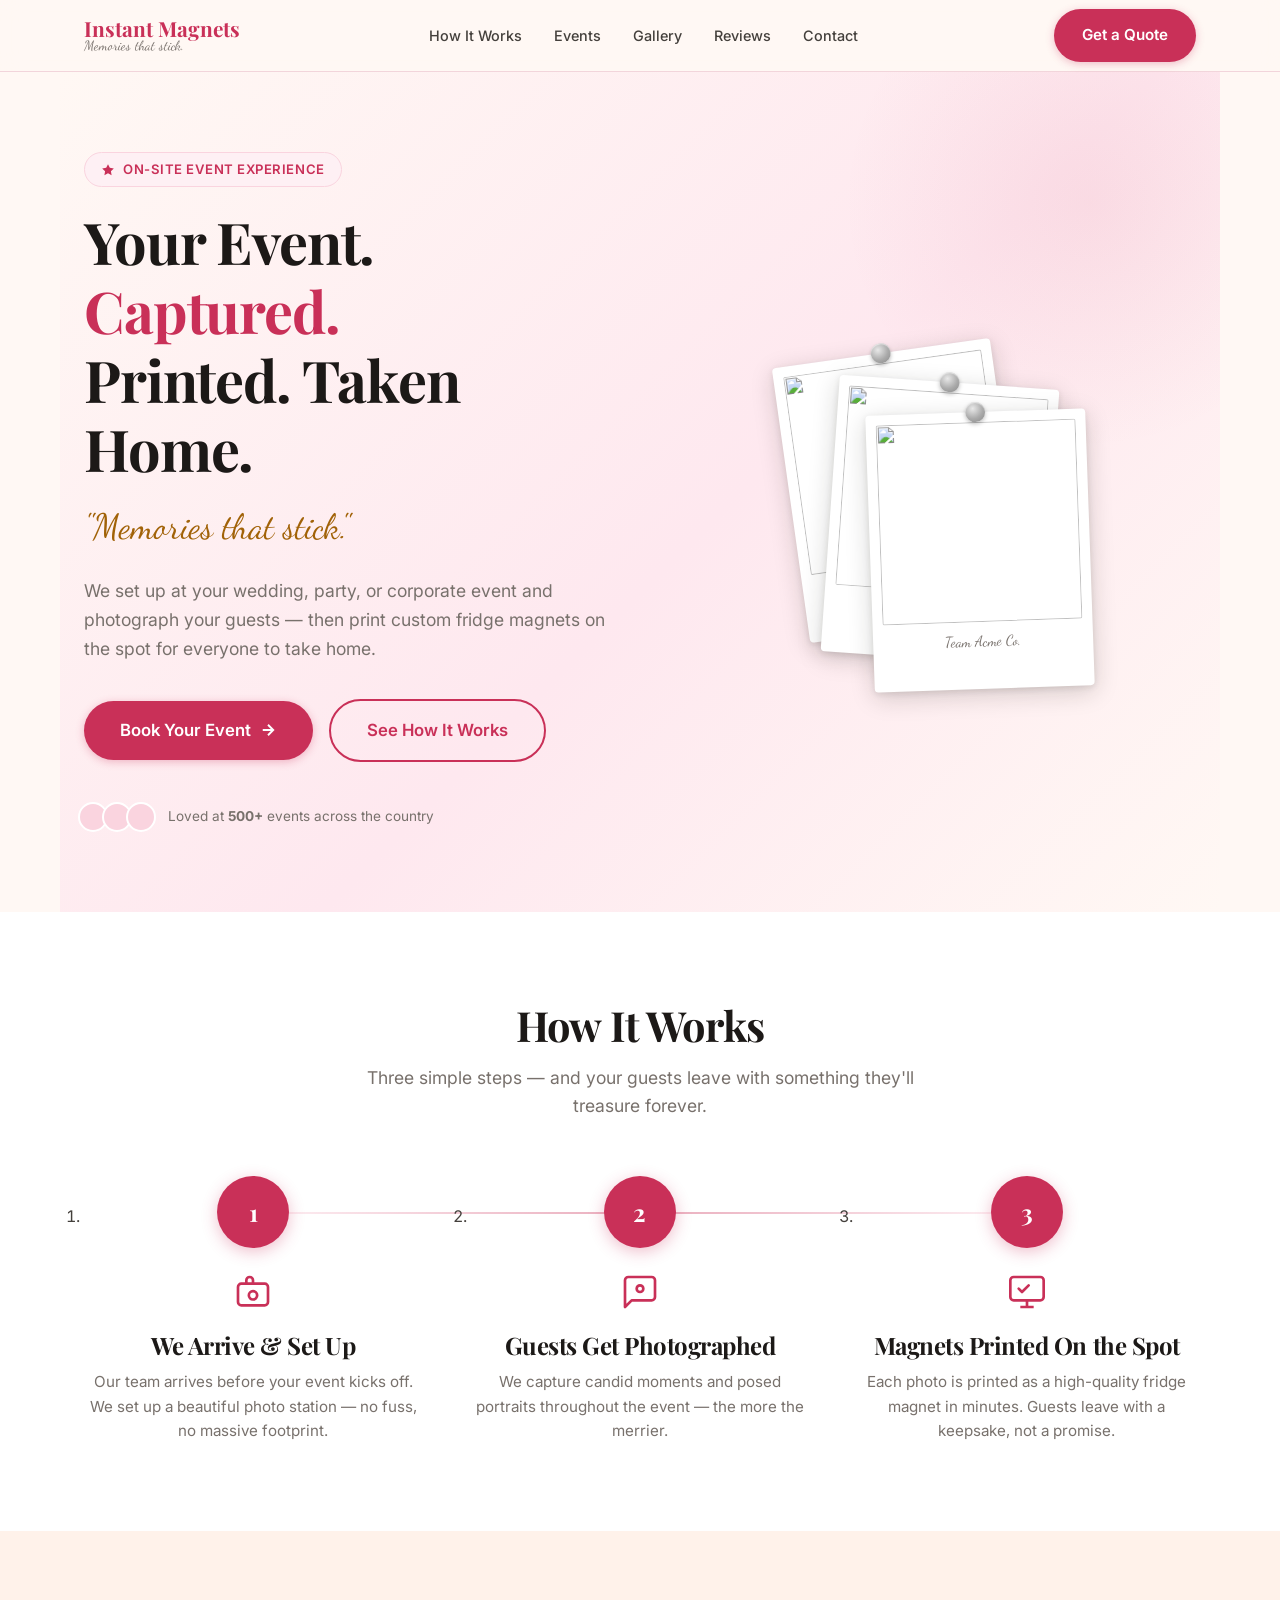
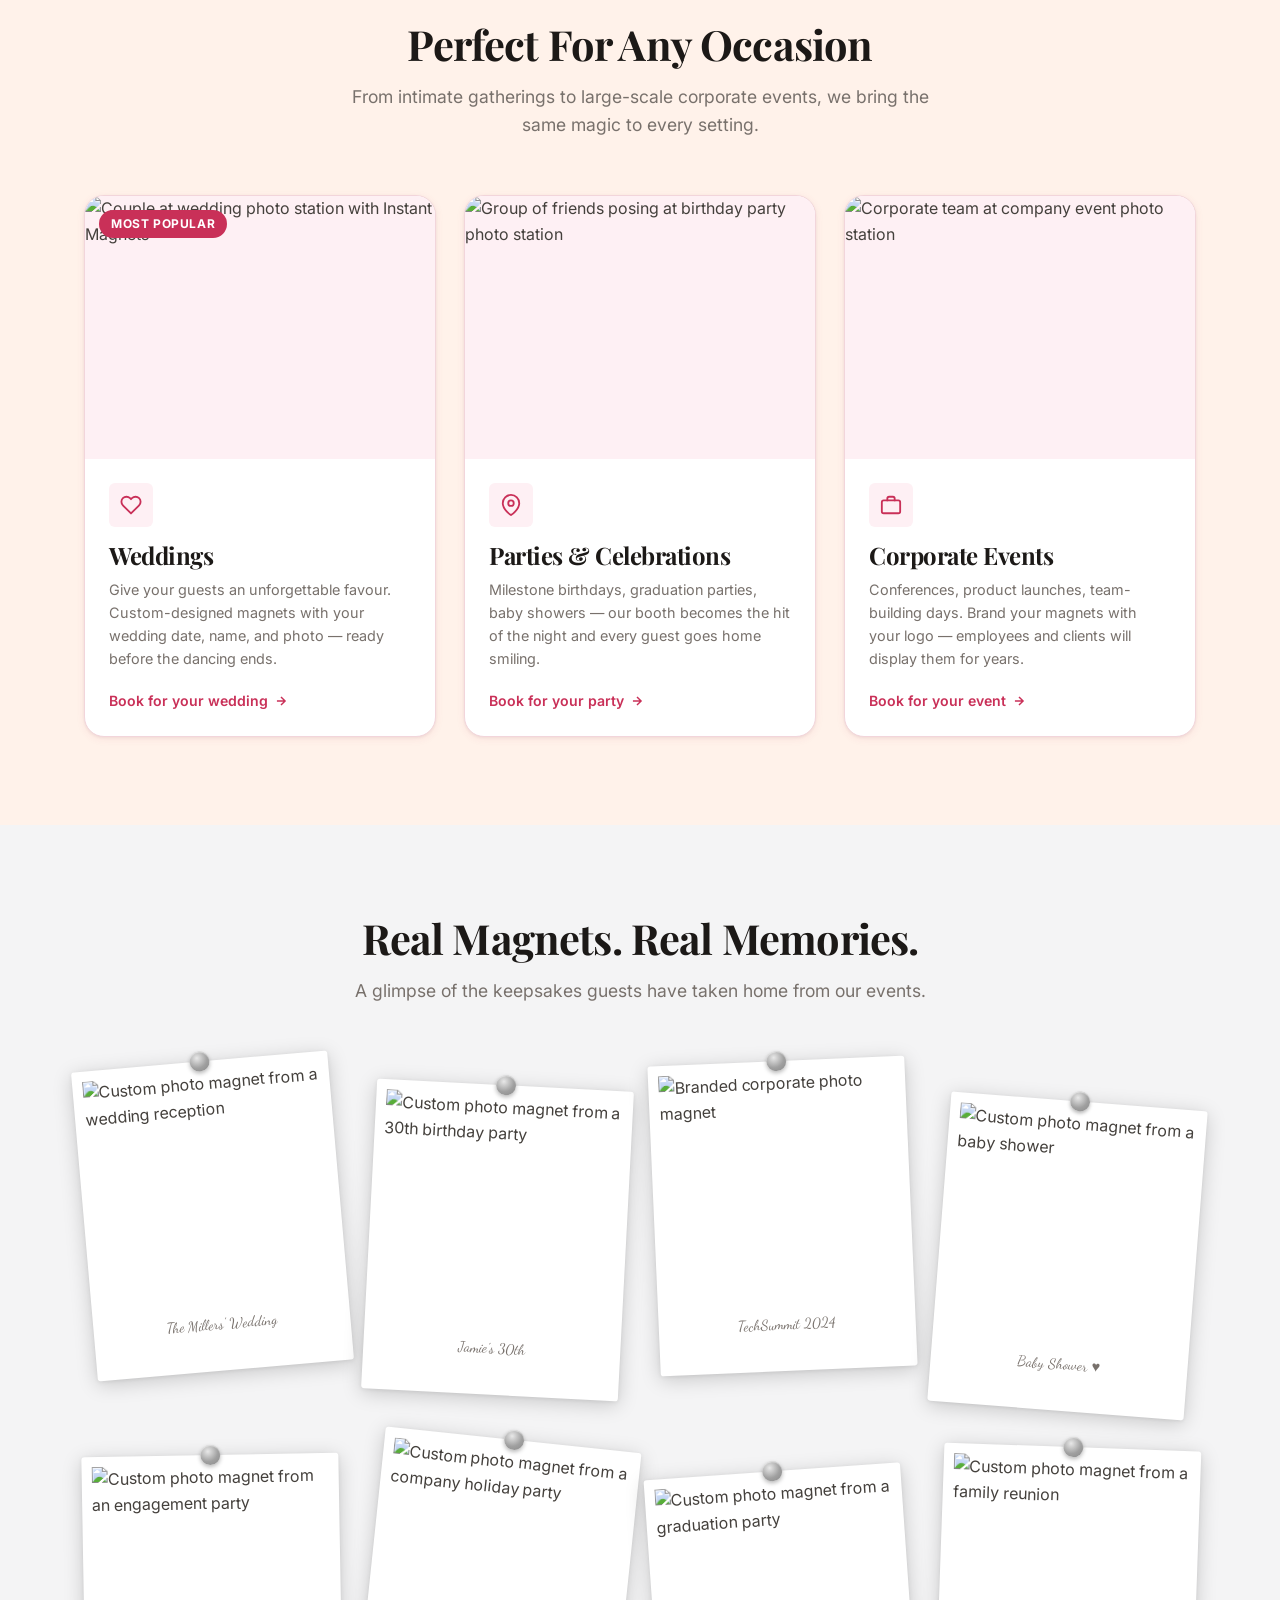
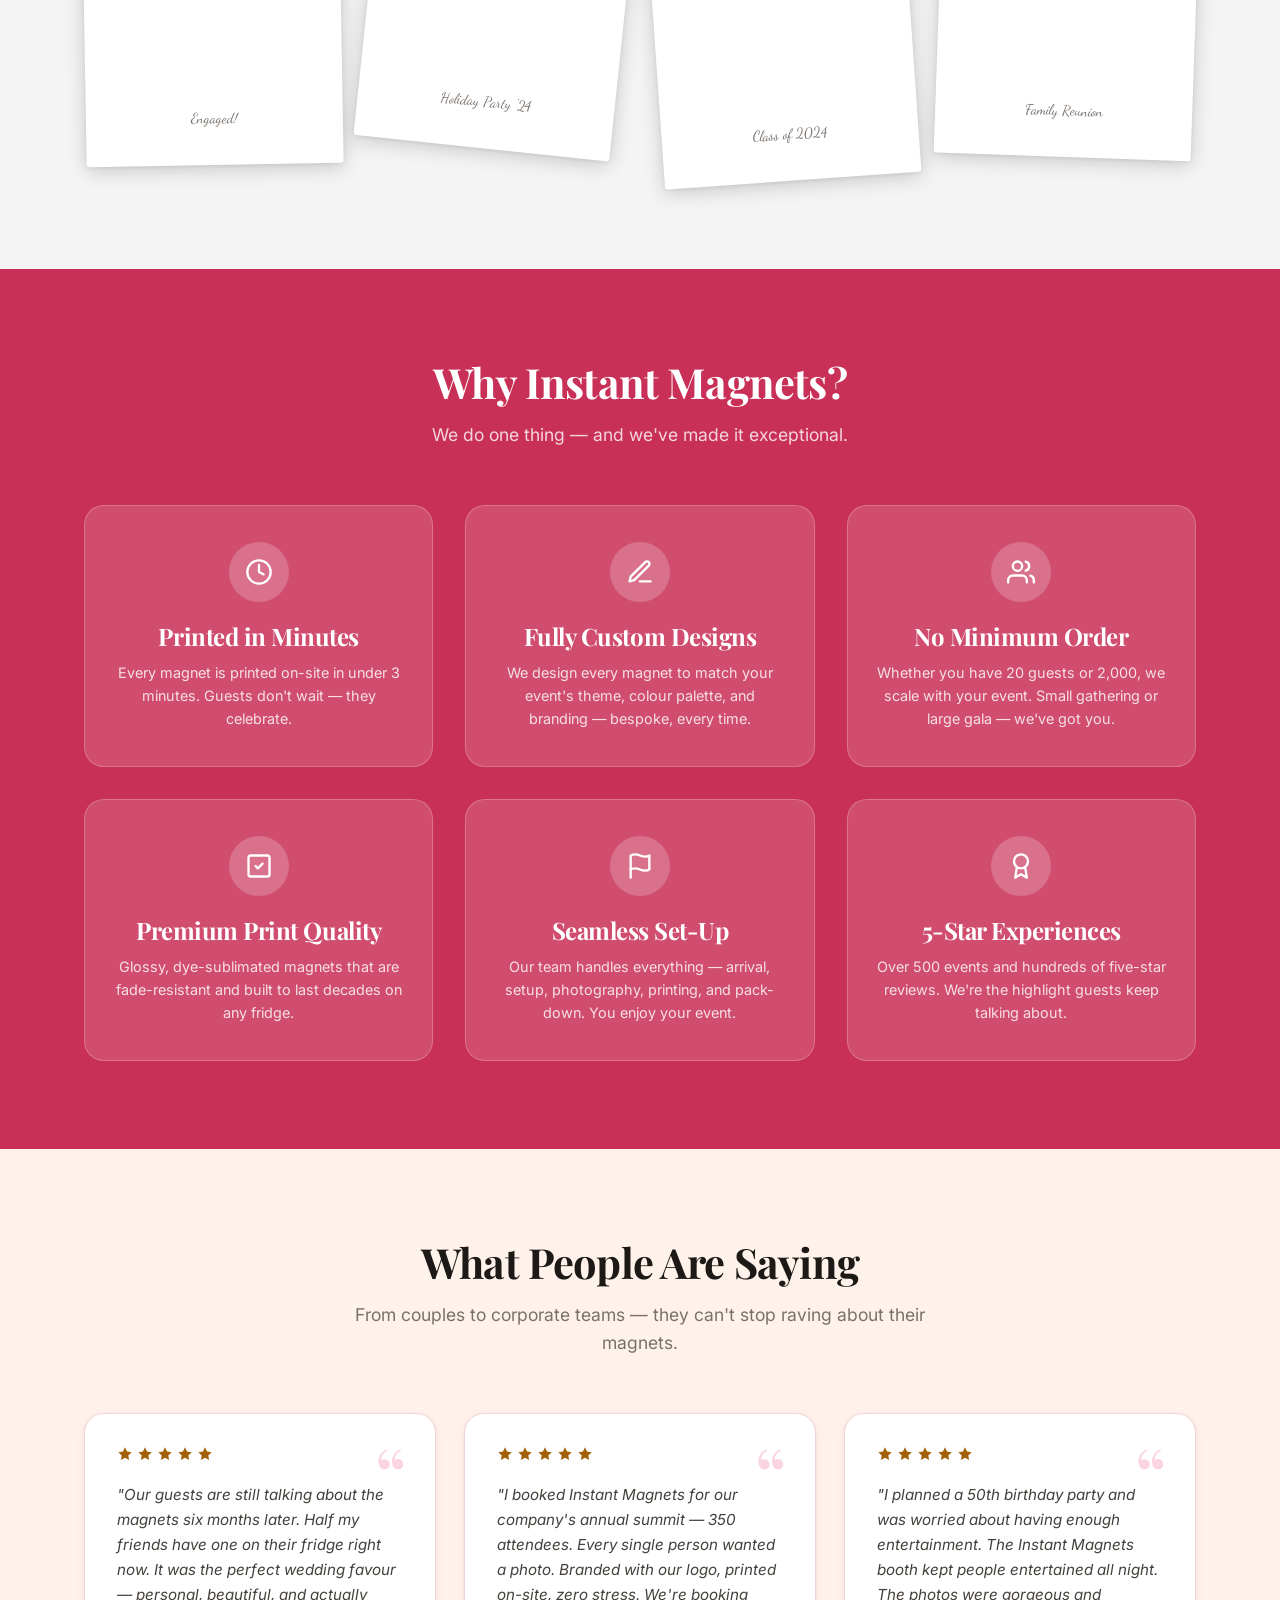
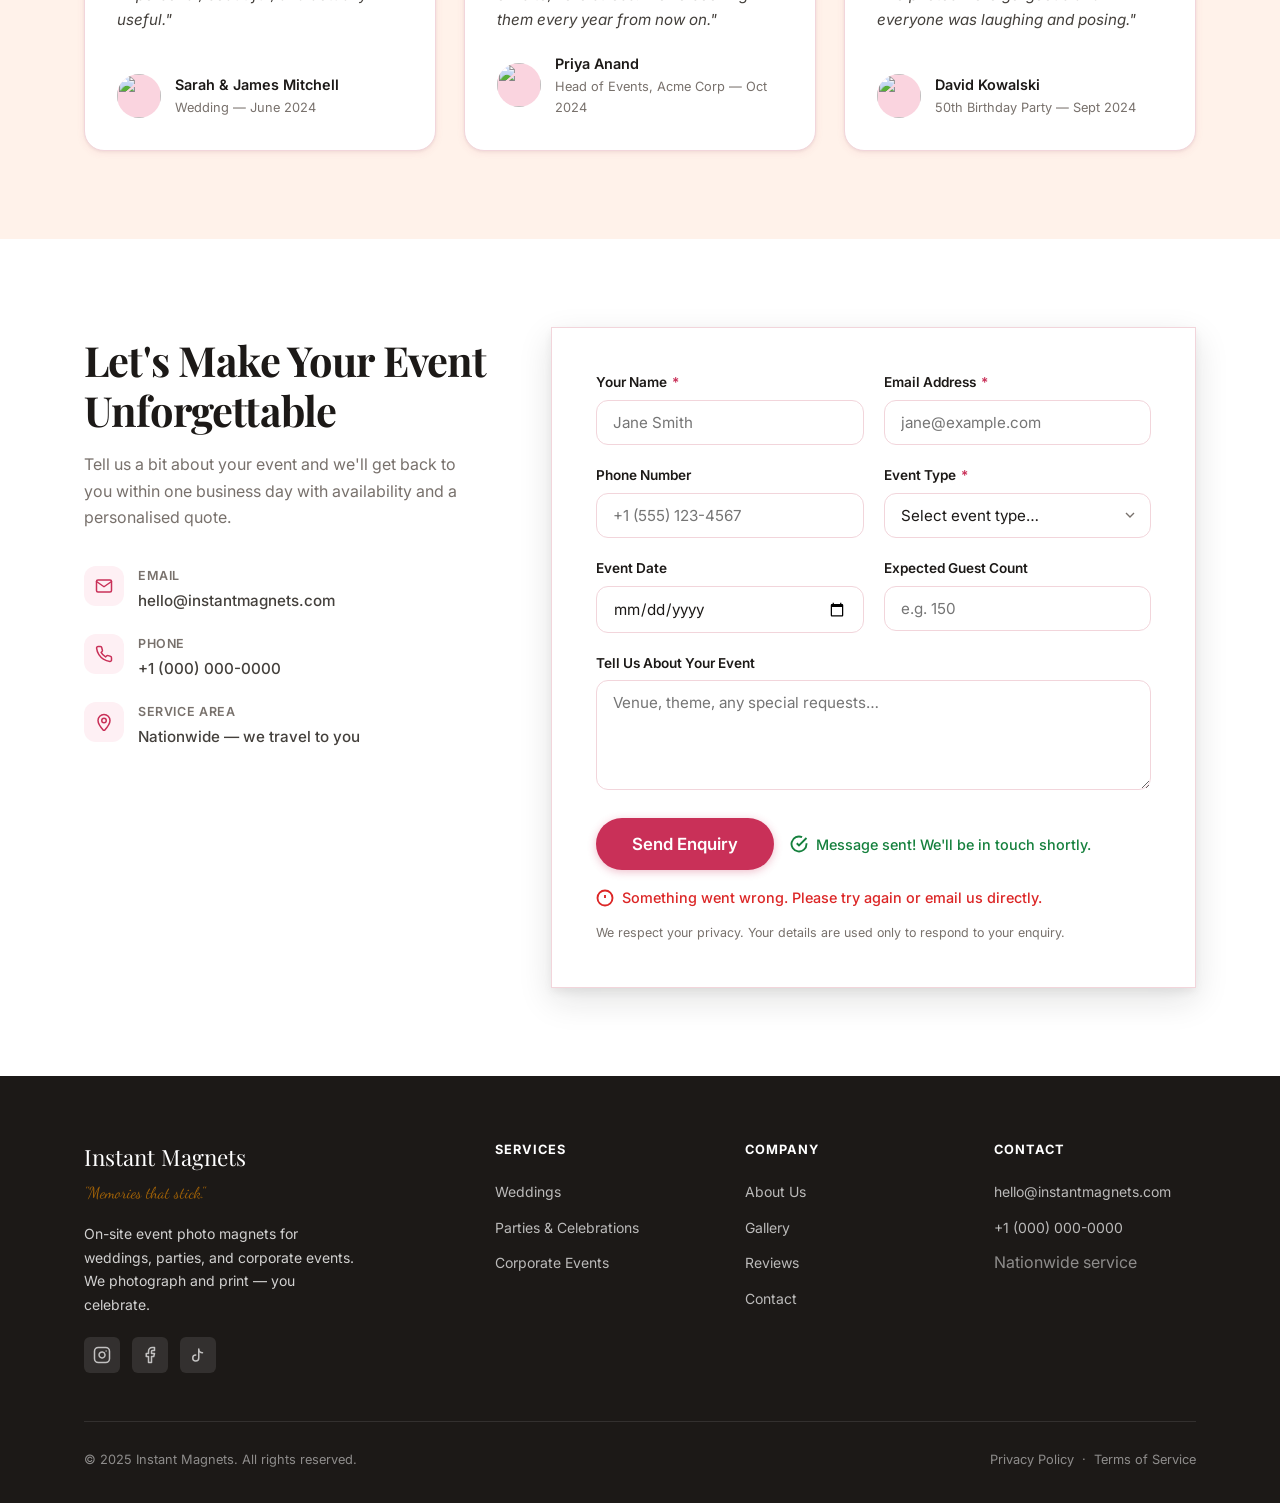
==== instant-magnets/index.html @ 3c52ebac "Add Instant Magnets marketing website Single-page HTML/CSS/JS site with no build step required. Sect" ====
<!DOCTYPE html>
<html lang="en">
<head>
  <meta charset="UTF-8">
  <meta name="viewport" content="width=device-width, initial-scale=1.0">
  <meta name="description" content="Instant Magnets — On-site event photo magnets for weddings, parties, and corporate events. We photograph your guests and print custom fridge magnets on the spot.">
  <!-- TODO: Update og:image with a real branded image (1200×630px recommended) -->
  <meta property="og:title" content="Instant Magnets — Memories That Stick">
  <meta property="og:description" content="On-site photo magnets printed live at your event. Weddings, parties, corporate events.">
  <meta property="og:type" content="website">
  <title>Instant Magnets — Memories That Stick</title>
  <link rel="preconnect" href="https://fonts.googleapis.com">
  <link rel="preconnect" href="https://fonts.gstatic.com" crossorigin>
  <link href="https://fonts.googleapis.com/css2?family=Dancing+Script:wght@500;700&family=Inter:wght@400;500;600;700&family=Playfair+Display:ital,wght@0,700;0,800;1,700&display=swap" rel="stylesheet">
  <link rel="stylesheet" href="styles.css">
  <!-- TODO: Add favicon: <link rel="icon" href="favicon.ico"> -->
</head>
<body>

  <a href="#main-content" class="skip-link">Skip to main content</a>

  <!-- ═══════════════════════════════════ NAV ═══════════════════ -->
  <header>
    <nav class="nav" role="navigation" aria-label="Main navigation">
      <div class="nav__inner">
        <a href="#" class="nav__logo" aria-label="Instant Magnets home">
          <!-- TODO: Replace with actual logo image once available -->
          <span class="nav__logo-name">Instant Magnets</span>
          <span class="nav__logo-tag">Memories that stick.</span>
        </a>

        <ul class="nav__links" role="list">
          <li><a href="#how-it-works">How It Works</a></li>
          <li><a href="#events">Events</a></li>
          <li><a href="#gallery">Gallery</a></li>
          <li><a href="#testimonials">Reviews</a></li>
          <li><a href="#contact">Contact</a></li>
        </ul>

        <a href="#contact" class="btn btn--primary nav__cta" aria-label="Get a quote for your event">
          Get a Quote
        </a>

        <button class="nav__burger" aria-label="Toggle navigation menu" aria-expanded="false" aria-controls="mobile-nav">
          <span></span>
          <span></span>
          <span></span>
        </button>
      </div>

      <div id="mobile-nav" class="nav__mobile" role="menu" aria-label="Mobile navigation">
        <a href="#how-it-works" role="menuitem">How It Works</a>
        <a href="#events"       role="menuitem">Events</a>
        <a href="#gallery"      role="menuitem">Gallery</a>
        <a href="#testimonials" role="menuitem">Reviews</a>
        <a href="#contact"      role="menuitem">Contact</a>
        <a href="#contact" class="btn btn--primary" style="margin-top:8px;justify-content:center">Get a Quote</a>
      </div>
    </nav>
  </header>

  <main id="main-content">

    <!-- ══════════════════════════════════ HERO ════════════════════ -->
    <section class="hero container" aria-labelledby="hero-heading">
      <div class="hero__content">
        <div class="hero__eyebrow" aria-label="Service type">
          <svg width="14" height="14" viewBox="0 0 24 24" fill="currentColor" aria-hidden="true"><path d="M12 2l3.09 6.26L22 9.27l-5 4.87 1.18 6.88L12 17.77l-6.18 3.25L7 14.14 2 9.27l6.91-1.01L12 2z"/></svg>
          On-Site Event Experience
        </div>

        <h1 class="hero__title" id="hero-heading">
          Your Event. <em>Captured.</em><br>
          Printed. Taken Home.
        </h1>

        <span class="hero__tagline" aria-label="Tagline">"Memories that stick."</span>

        <p class="hero__sub">
          We set up at your wedding, party, or corporate event and photograph
          your guests — then print custom fridge magnets on the spot for everyone to take home.
        </p>

        <div class="hero__actions">
          <a href="#contact" class="btn btn--primary btn--lg">
            Book Your Event
            <svg width="18" height="18" viewBox="0 0 24 24" fill="none" stroke="currentColor" stroke-width="2.5" aria-hidden="true"><path d="M5 12h14M12 5l7 7-7 7"/></svg>
          </a>
          <a href="#how-it-works" class="btn btn--outline btn--lg">See How It Works</a>
        </div>

        <div class="hero__trust" aria-label="Social proof">
          <div class="hero__trust-dots" aria-hidden="true">
            <span class="hero__trust-dot"></span>
            <span class="hero__trust-dot"></span>
            <span class="hero__trust-dot"></span>
          </div>
          <!-- TODO: Replace with real event count -->
          <span>Loved at <strong>500+</strong> events across the country</span>
        </div>
      </div>

      <div class="hero__visual" aria-hidden="true">
        <div class="magnet-stack">
          <!-- TODO: Replace all three hero magnet images with real product shots -->
          <figure class="magnet-float magnet-float--a">
            <img src="https://picsum.photos/200/200?random=10" alt="" width="200" height="200" loading="eager">
            <figcaption>The Garcias ♥</figcaption>
          </figure>
          <figure class="magnet-float magnet-float--b">
            <img src="https://picsum.photos/200/200?random=11" alt="" width="200" height="200" loading="eager">
            <figcaption>Summer Party '24</figcaption>
          </figure>
          <figure class="magnet-float magnet-float--c">
            <img src="https://picsum.photos/200/200?random=12" alt="" width="200" height="200" loading="eager">
            <figcaption>Team Acme Co.</figcaption>
          </figure>
        </div>
      </div>
    </section>

    <!-- ══════════════════════════════ HOW IT WORKS ══════════════════ -->
    <section id="how-it-works" class="section section--white" aria-labelledby="how-heading">
      <div class="container">
        <header class="section__header">
          <h2 id="how-heading">How It Works</h2>
          <p>Three simple steps — and your guests leave with something they'll treasure forever.</p>
        </header>

        <ol class="steps" role="list">
          <li class="step">
            <div class="step__number" aria-hidden="true">1</div>
            <svg class="step__icon" width="40" height="40" viewBox="0 0 24 24" fill="none" stroke="currentColor" stroke-width="1.6" aria-hidden="true">
              <rect x="3" y="7" width="18" height="13" rx="2"/><path d="M8 7V5a2 2 0 014 0v2"/><circle cx="12" cy="14" r="2.5"/>
            </svg>
            <h3>We Arrive &amp; Set Up</h3>
            <p>Our team arrives before your event kicks off. We set up a beautiful photo station — no fuss, no massive footprint.</p>
          </li>

          <li class="step">
            <div class="step__number" aria-hidden="true">2</div>
            <svg class="step__icon" width="40" height="40" viewBox="0 0 24 24" fill="none" stroke="currentColor" stroke-width="1.6" aria-hidden="true">
              <path d="M21 15a2 2 0 01-2 2H7l-4 4V5a2 2 0 012-2h14a2 2 0 012 2z" stroke-linecap="round" stroke-linejoin="round"/>
              <circle cx="12" cy="10" r="2"/>
            </svg>
            <h3>Guests Get Photographed</h3>
            <p>We capture candid moments and posed portraits throughout the event — the more the merrier.</p>
          </li>

          <li class="step">
            <div class="step__number" aria-hidden="true">3</div>
            <svg class="step__icon" width="40" height="40" viewBox="0 0 24 24" fill="none" stroke="currentColor" stroke-width="1.6" aria-hidden="true">
              <rect x="2" y="3" width="20" height="14" rx="2"/><path d="M8 21h8M12 17v4"/>
              <path d="M7 10l2 2 4-4" stroke-linecap="round" stroke-linejoin="round"/>
            </svg>
            <h3>Magnets Printed On the Spot</h3>
            <p>Each photo is printed as a high-quality fridge magnet in minutes. Guests leave with a keepsake, not a promise.</p>
          </li>
        </ol>
      </div>
    </section>

    <!-- ════════════════════════════════ EVENTS ═════════════════════ -->
    <section id="events" class="section section--alt" aria-labelledby="events-heading">
      <div class="container">
        <header class="section__header">
          <h2 id="events-heading">Perfect For Any Occasion</h2>
          <p>From intimate gatherings to large-scale corporate events, we bring the same magic to every setting.</p>
        </header>

        <div class="events-grid">

          <!-- Weddings -->
          <article class="event-card">
            <div class="event-card__image">
              <!-- TODO: Replace with a real wedding event photo -->
              <img src="https://picsum.photos/600/450?random=20" alt="Couple at wedding photo station with Instant Magnets" width="600" height="450" loading="lazy">
              <span class="event-card__badge">Most Popular</span>
            </div>
            <div class="event-card__body">
              <div class="event-card__icon" aria-hidden="true">
                <svg width="22" height="22" viewBox="0 0 24 24" fill="none" stroke="currentColor" stroke-width="2" stroke-linecap="round" stroke-linejoin="round">
                  <path d="M20.84 4.61a5.5 5.5 0 00-7.78 0L12 5.67l-1.06-1.06a5.5 5.5 0 00-7.78 7.78l1.06 1.06L12 21.23l7.78-7.78 1.06-1.06a5.5 5.5 0 000-7.78z"/>
                </svg>
              </div>
              <h3>Weddings</h3>
              <p>Give your guests an unforgettable favour. Custom-designed magnets with your wedding date, name, and photo — ready before the dancing ends.</p>
              <a href="#contact" class="event-card__link" aria-label="Book Instant Magnets for your wedding">
                Book for your wedding
                <svg width="14" height="14" viewBox="0 0 24 24" fill="none" stroke="currentColor" stroke-width="2.5" aria-hidden="true"><path d="M5 12h14M12 5l7 7-7 7"/></svg>
              </a>
            </div>
          </article>

          <!-- Parties -->
          <article class="event-card">
            <div class="event-card__image">
              <!-- TODO: Replace with a real party event photo -->
              <img src="https://picsum.photos/600/450?random=21" alt="Group of friends posing at birthday party photo station" width="600" height="450" loading="lazy">
            </div>
            <div class="event-card__body">
              <div class="event-card__icon" aria-hidden="true">
                <svg width="22" height="22" viewBox="0 0 24 24" fill="none" stroke="currentColor" stroke-width="2" stroke-linecap="round" stroke-linejoin="round">
                  <path d="M21 10c0 7-9 13-9 13s-9-6-9-13a9 9 0 0118 0z"/>
                  <circle cx="12" cy="10" r="3"/>
                </svg>
              </div>
              <h3>Parties &amp; Celebrations</h3>
              <p>Milestone birthdays, graduation parties, baby showers — our booth becomes the hit of the night and every guest goes home smiling.</p>
              <a href="#contact" class="event-card__link" aria-label="Book Instant Magnets for your party">
                Book for your party
                <svg width="14" height="14" viewBox="0 0 24 24" fill="none" stroke="currentColor" stroke-width="2.5" aria-hidden="true"><path d="M5 12h14M12 5l7 7-7 7"/></svg>
              </a>
            </div>
          </article>

          <!-- Corporate -->
          <article class="event-card">
            <div class="event-card__image">
              <!-- TODO: Replace with a real corporate event photo -->
              <img src="https://picsum.photos/600/450?random=22" alt="Corporate team at company event photo station" width="600" height="450" loading="lazy">
            </div>
            <div class="event-card__body">
              <div class="event-card__icon" aria-hidden="true">
                <svg width="22" height="22" viewBox="0 0 24 24" fill="none" stroke="currentColor" stroke-width="2" stroke-linecap="round" stroke-linejoin="round">
                  <rect x="2" y="7" width="20" height="14" rx="2"/>
                  <path d="M16 7V5a2 2 0 00-2-2h-4a2 2 0 00-2 2v2"/>
                </svg>
              </div>
              <h3>Corporate Events</h3>
              <p>Conferences, product launches, team-building days. Brand your magnets with your logo — employees and clients will display them for years.</p>
              <a href="#contact" class="event-card__link" aria-label="Book Instant Magnets for your corporate event">
                Book for your event
                <svg width="14" height="14" viewBox="0 0 24 24" fill="none" stroke="currentColor" stroke-width="2.5" aria-hidden="true"><path d="M5 12h14M12 5l7 7-7 7"/></svg>
              </a>
            </div>
          </article>

        </div>
      </div>
    </section>

    <!-- ════════════════════════════════ GALLERY ════════════════════ -->
    <section id="gallery" class="section gallery-section" aria-labelledby="gallery-heading">
      <div class="container">
        <header class="section__header">
          <h2 id="gallery-heading">Real Magnets. Real Memories.</h2>
          <p>A glimpse of the keepsakes guests have taken home from our events.</p>
        </header>

        <div class="gallery-grid" role="list" aria-label="Photo magnet gallery">
          <!-- TODO: Replace all gallery images with actual magnet photos from real events -->
          <figure class="magnet-card tilt-a" role="listitem">
            <img src="https://picsum.photos/280/280?random=30" alt="Custom photo magnet from a wedding reception" width="280" height="280" loading="lazy">
            <figcaption>The Millers' Wedding</figcaption>
          </figure>
          <figure class="magnet-card tilt-b" role="listitem" style="margin-top:24px">
            <img src="https://picsum.photos/280/280?random=31" alt="Custom photo magnet from a 30th birthday party" width="280" height="280" loading="lazy">
            <figcaption>Jamie's 30th</figcaption>
          </figure>
          <figure class="magnet-card tilt-c" role="listitem">
            <img src="https://picsum.photos/280/280?random=32" alt="Branded corporate photo magnet" width="280" height="280" loading="lazy">
            <figcaption>TechSummit 2024</figcaption>
          </figure>
          <figure class="magnet-card tilt-d" role="listitem" style="margin-top:40px">
            <img src="https://picsum.photos/280/280?random=33" alt="Custom photo magnet from a baby shower" width="280" height="280" loading="lazy">
            <figcaption>Baby Shower ♥</figcaption>
          </figure>
          <figure class="magnet-card tilt-e" role="listitem" style="margin-top:16px">
            <img src="https://picsum.photos/280/280?random=34" alt="Custom photo magnet from an engagement party" width="280" height="280" loading="lazy">
            <figcaption>Engaged!</figcaption>
          </figure>
          <figure class="magnet-card tilt-f" role="listitem">
            <img src="https://picsum.photos/280/280?random=35" alt="Custom photo magnet from a company holiday party" width="280" height="280" loading="lazy">
            <figcaption>Holiday Party '24</figcaption>
          </figure>
          <figure class="magnet-card tilt-g" role="listitem" style="margin-top:32px">
            <img src="https://picsum.photos/280/280?random=36" alt="Custom photo magnet from a graduation party" width="280" height="280" loading="lazy">
            <figcaption>Class of 2024</figcaption>
          </figure>
          <figure class="magnet-card tilt-h" role="listitem" style="margin-top:8px">
            <img src="https://picsum.photos/280/280?random=37" alt="Custom photo magnet from a family reunion" width="280" height="280" loading="lazy">
            <figcaption>Family Reunion</figcaption>
          </figure>
        </div>
      </div>
    </section>

    <!-- ══════════════════════════════ WHY US ═══════════════════════ -->
    <section class="section section--dark" aria-labelledby="whyus-heading">
      <div class="container">
        <header class="section__header">
          <h2 id="whyus-heading">Why Instant Magnets?</h2>
          <p>We do one thing — and we've made it exceptional.</p>
        </header>

        <div class="features-grid" role="list">
          <div class="feature-item" role="listitem">
            <div class="feature-item__icon" aria-hidden="true">
              <svg width="28" height="28" viewBox="0 0 24 24" fill="none" stroke="currentColor" stroke-width="2" stroke-linecap="round" stroke-linejoin="round">
                <circle cx="12" cy="12" r="10"/><path d="M12 6v6l4 2"/>
              </svg>
            </div>
            <h3>Printed in Minutes</h3>
            <!-- TODO: Update turnaround time with actual spec -->
            <p>Every magnet is printed on-site in under 3 minutes. Guests don't wait — they celebrate.</p>
          </div>

          <div class="feature-item" role="listitem">
            <div class="feature-item__icon" aria-hidden="true">
              <svg width="28" height="28" viewBox="0 0 24 24" fill="none" stroke="currentColor" stroke-width="2" stroke-linecap="round" stroke-linejoin="round">
                <path d="M12 20h9"/><path d="M16.5 3.5a2.121 2.121 0 013 3L7 19l-4 1 1-4L16.5 3.5z"/>
              </svg>
            </div>
            <h3>Fully Custom Designs</h3>
            <p>We design every magnet to match your event's theme, colour palette, and branding — bespoke, every time.</p>
          </div>

          <div class="feature-item" role="listitem">
            <div class="feature-item__icon" aria-hidden="true">
              <svg width="28" height="28" viewBox="0 0 24 24" fill="none" stroke="currentColor" stroke-width="2" stroke-linecap="round" stroke-linejoin="round">
                <path d="M17 21v-2a4 4 0 00-4-4H5a4 4 0 00-4 4v2"/><circle cx="9" cy="7" r="4"/><path d="M23 21v-2a4 4 0 00-3-3.87M16 3.13a4 4 0 010 7.75"/>
              </svg>
            </div>
            <h3>No Minimum Order</h3>
            <p>Whether you have 20 guests or 2,000, we scale with your event. Small gathering or large gala — we've got you.</p>
          </div>

          <div class="feature-item" role="listitem">
            <div class="feature-item__icon" aria-hidden="true">
              <svg width="28" height="28" viewBox="0 0 24 24" fill="none" stroke="currentColor" stroke-width="2" stroke-linecap="round" stroke-linejoin="round">
                <path d="M9 12l2 2 4-4"/><rect x="3" y="3" width="18" height="18" rx="2"/>
              </svg>
            </div>
            <h3>Premium Print Quality</h3>
            <!-- TODO: Update with actual magnet specs/materials used -->
            <p>Glossy, dye-sublimated magnets that are fade-resistant and built to last decades on any fridge.</p>
          </div>

          <div class="feature-item" role="listitem">
            <div class="feature-item__icon" aria-hidden="true">
              <svg width="28" height="28" viewBox="0 0 24 24" fill="none" stroke="currentColor" stroke-width="2" stroke-linecap="round" stroke-linejoin="round">
                <path d="M4 15s1-1 4-1 5 2 8 2 4-1 4-1V3s-1 1-4 1-5-2-8-2-4 1-4 1z"/><line x1="4" y1="22" x2="4" y2="15"/>
              </svg>
            </div>
            <h3>Seamless Set-Up</h3>
            <p>Our team handles everything — arrival, setup, photography, printing, and pack-down. You enjoy your event.</p>
          </div>

          <div class="feature-item" role="listitem">
            <div class="feature-item__icon" aria-hidden="true">
              <svg width="28" height="28" viewBox="0 0 24 24" fill="none" stroke="currentColor" stroke-width="2" stroke-linecap="round" stroke-linejoin="round">
                <circle cx="12" cy="8" r="6"/><path d="M15.477 12.89L17 22l-5-3-5 3 1.523-9.11"/>
              </svg>
            </div>
            <h3>5-Star Experiences</h3>
            <!-- TODO: Update with real review count and rating source -->
            <p>Over 500 events and hundreds of five-star reviews. We're the highlight guests keep talking about.</p>
          </div>
        </div>
      </div>
    </section>

    <!-- ══════════════════════════════ TESTIMONIALS ═══════════════════ -->
    <section id="testimonials" class="section section--alt" aria-labelledby="testimonials-heading">
      <div class="container">
        <header class="section__header">
          <h2 id="testimonials-heading">What People Are Saying</h2>
          <p>From couples to corporate teams — they can't stop raving about their magnets.</p>
        </header>

        <div class="testimonials-grid">

          <!-- TODO: Replace with real testimonials and reviewer photos -->
          <article class="testimonial-card">
            <div class="testimonial-stars" aria-label="5 out of 5 stars">
              <svg width="16" height="16" viewBox="0 0 24 24" fill="currentColor" aria-hidden="true"><path d="M12 2l3.09 6.26L22 9.27l-5 4.87 1.18 6.88L12 17.77l-6.18 3.25L7 14.14 2 9.27l6.91-1.01L12 2z"/></svg>
              <svg width="16" height="16" viewBox="0 0 24 24" fill="currentColor" aria-hidden="true"><path d="M12 2l3.09 6.26L22 9.27l-5 4.87 1.18 6.88L12 17.77l-6.18 3.25L7 14.14 2 9.27l6.91-1.01L12 2z"/></svg>
              <svg width="16" height="16" viewBox="0 0 24 24" fill="currentColor" aria-hidden="true"><path d="M12 2l3.09 6.26L22 9.27l-5 4.87 1.18 6.88L12 17.77l-6.18 3.25L7 14.14 2 9.27l6.91-1.01L12 2z"/></svg>
              <svg width="16" height="16" viewBox="0 0 24 24" fill="currentColor" aria-hidden="true"><path d="M12 2l3.09 6.26L22 9.27l-5 4.87 1.18 6.88L12 17.77l-6.18 3.25L7 14.14 2 9.27l6.91-1.01L12 2z"/></svg>
              <svg width="16" height="16" viewBox="0 0 24 24" fill="currentColor" aria-hidden="true"><path d="M12 2l3.09 6.26L22 9.27l-5 4.87 1.18 6.88L12 17.77l-6.18 3.25L7 14.14 2 9.27l6.91-1.01L12 2z"/></svg>
            </div>
            <blockquote>
              "Our guests are still talking about the magnets six months later. Half my friends have one on their fridge right now.
              It was the perfect wedding favour — personal, beautiful, and actually useful."
            </blockquote>
            <div class="testimonial-author">
              <div class="testimonial-author__avatar">
                <!-- TODO: Replace with real reviewer photo -->
                <img src="https://picsum.photos/44/44?random=50" alt="" width="44" height="44" loading="lazy">
              </div>
              <div>
                <!-- TODO: Replace with real name and event -->
                <div class="testimonial-author__name">Sarah &amp; James Mitchell</div>
                <div class="testimonial-author__event">Wedding — June 2024</div>
              </div>
            </div>
          </article>

          <article class="testimonial-card">
            <div class="testimonial-stars" aria-label="5 out of 5 stars">
              <svg width="16" height="16" viewBox="0 0 24 24" fill="currentColor" aria-hidden="true"><path d="M12 2l3.09 6.26L22 9.27l-5 4.87 1.18 6.88L12 17.77l-6.18 3.25L7 14.14 2 9.27l6.91-1.01L12 2z"/></svg>
              <svg width="16" height="16" viewBox="0 0 24 24" fill="currentColor" aria-hidden="true"><path d="M12 2l3.09 6.26L22 9.27l-5 4.87 1.18 6.88L12 17.77l-6.18 3.25L7 14.14 2 9.27l6.91-1.01L12 2z"/></svg>
              <svg width="16" height="16" viewBox="0 0 24 24" fill="currentColor" aria-hidden="true"><path d="M12 2l3.09 6.26L22 9.27l-5 4.87 1.18 6.88L12 17.77l-6.18 3.25L7 14.14 2 9.27l6.91-1.01L12 2z"/></svg>
              <svg width="16" height="16" viewBox="0 0 24 24" fill="currentColor" aria-hidden="true"><path d="M12 2l3.09 6.26L22 9.27l-5 4.87 1.18 6.88L12 17.77l-6.18 3.25L7 14.14 2 9.27l6.91-1.01L12 2z"/></svg>
              <svg width="16" height="16" viewBox="0 0 24 24" fill="currentColor" aria-hidden="true"><path d="M12 2l3.09 6.26L22 9.27l-5 4.87 1.18 6.88L12 17.77l-6.18 3.25L7 14.14 2 9.27l6.91-1.01L12 2z"/></svg>
            </div>
            <blockquote>
              "I booked Instant Magnets for our company's annual summit — 350 attendees. Every single person wanted a photo.
              Branded with our logo, printed on-site, zero stress. We're booking them every year from now on."
            </blockquote>
            <div class="testimonial-author">
              <div class="testimonial-author__avatar">
                <!-- TODO: Replace with real reviewer photo -->
                <img src="https://picsum.photos/44/44?random=51" alt="" width="44" height="44" loading="lazy">
              </div>
              <div>
                <!-- TODO: Replace with real name and event -->
                <div class="testimonial-author__name">Priya Anand</div>
                <div class="testimonial-author__event">Head of Events, Acme Corp — Oct 2024</div>
              </div>
            </div>
          </article>

          <article class="testimonial-card">
            <div class="testimonial-stars" aria-label="5 out of 5 stars">
              <svg width="16" height="16" viewBox="0 0 24 24" fill="currentColor" aria-hidden="true"><path d="M12 2l3.09 6.26L22 9.27l-5 4.87 1.18 6.88L12 17.77l-6.18 3.25L7 14.14 2 9.27l6.91-1.01L12 2z"/></svg>
              <svg width="16" height="16" viewBox="0 0 24 24" fill="currentColor" aria-hidden="true"><path d="M12 2l3.09 6.26L22 9.27l-5 4.87 1.18 6.88L12 17.77l-6.18 3.25L7 14.14 2 9.27l6.91-1.01L12 2z"/></svg>
              <svg width="16" height="16" viewBox="0 0 24 24" fill="currentColor" aria-hidden="true"><path d="M12 2l3.09 6.26L22 9.27l-5 4.87 1.18 6.88L12 17.77l-6.18 3.25L7 14.14 2 9.27l6.91-1.01L12 2z"/></svg>
              <svg width="16" height="16" viewBox="0 0 24 24" fill="currentColor" aria-hidden="true"><path d="M12 2l3.09 6.26L22 9.27l-5 4.87 1.18 6.88L12 17.77l-6.18 3.25L7 14.14 2 9.27l6.91-1.01L12 2z"/></svg>
              <svg width="16" height="16" viewBox="0 0 24 24" fill="currentColor" aria-hidden="true"><path d="M12 2l3.09 6.26L22 9.27l-5 4.87 1.18 6.88L12 17.77l-6.18 3.25L7 14.14 2 9.27l6.91-1.01L12 2z"/></svg>
            </div>
            <blockquote>
              "I planned a 50th birthday party and was worried about having enough entertainment. The Instant Magnets booth
              kept people entertained all night. The photos were gorgeous and everyone was laughing and posing."
            </blockquote>
            <div class="testimonial-author">
              <div class="testimonial-author__avatar">
                <!-- TODO: Replace with real reviewer photo -->
                <img src="https://picsum.photos/44/44?random=52" alt="" width="44" height="44" loading="lazy">
              </div>
              <div>
                <!-- TODO: Replace with real name and event -->
                <div class="testimonial-author__name">David Kowalski</div>
                <div class="testimonial-author__event">50th Birthday Party — Sept 2024</div>
              </div>
            </div>
          </article>

        </div>
      </div>
    </section>

    <!-- ═══════════════════════════════ CONTACT ═════════════════════ -->
    <section id="contact" class="section section--white" aria-labelledby="contact-heading">
      <div class="container">
        <div class="contact-grid">

          <div class="contact-info">
            <h2 id="contact-heading">Let's Make Your Event Unforgettable</h2>
            <p class="contact-info__sub">
              Tell us a bit about your event and we'll get back to you within one business day
              with availability and a personalised quote.
            </p>

            <!-- TODO: Replace placeholder contact details with real business info -->
            <div class="contact-detail">
              <div class="contact-detail__icon" aria-hidden="true">
                <svg width="18" height="18" viewBox="0 0 24 24" fill="none" stroke="currentColor" stroke-width="2" stroke-linecap="round" stroke-linejoin="round"><path d="M4 4h16c1.1 0 2 .9 2 2v12c0 1.1-.9 2-2 2H4c-1.1 0-2-.9-2-2V6c0-1.1.9-2 2-2z"/><polyline points="22,6 12,13 2,6"/></svg>
              </div>
              <div>
                <div class="contact-detail__label">Email</div>
                <!-- TODO: Replace with real email address -->
                <a href="mailto:hello@instantmagnets.com" class="contact-detail__value">hello@instantmagnets.com</a>
              </div>
            </div>

            <div class="contact-detail">
              <div class="contact-detail__icon" aria-hidden="true">
                <svg width="18" height="18" viewBox="0 0 24 24" fill="none" stroke="currentColor" stroke-width="2" stroke-linecap="round" stroke-linejoin="round"><path d="M22 16.92v3a2 2 0 01-2.18 2 19.79 19.79 0 01-8.63-3.07 19.5 19.5 0 01-6-6 19.79 19.79 0 01-3.07-8.67A2 2 0 014.11 2h3a2 2 0 012 1.72 12.84 12.84 0 00.7 2.81 2 2 0 01-.45 2.11L8.09 9.91a16 16 0 006 6l1.27-1.27a2 2 0 012.11-.45 12.84 12.84 0 002.81.7A2 2 0 0122 16.92z"/></svg>
              </div>
              <div>
                <div class="contact-detail__label">Phone</div>
                <!-- TODO: Replace with real phone number -->
                <a href="tel:+10000000000" class="contact-detail__value">+1 (000) 000-0000</a>
              </div>
            </div>

            <div class="contact-detail">
              <div class="contact-detail__icon" aria-hidden="true">
                <svg width="18" height="18" viewBox="0 0 24 24" fill="none" stroke="currentColor" stroke-width="2" stroke-linecap="round" stroke-linejoin="round"><circle cx="12" cy="10" r="3"/><path d="M12 2a8 8 0 00-8 8c0 5.25 8 14 8 14s8-8.75 8-14a8 8 0 00-8-8z"/></svg>
              </div>
              <div>
                <div class="contact-detail__label">Service Area</div>
                <!-- TODO: Replace with real service area -->
                <span class="contact-detail__value">Nationwide — we travel to you</span>
              </div>
            </div>
          </div>

          <!-- Booking Form -->
          <div class="booking-form">
            <!--
              TODO: Wire up form submission.
              Options:
                - Formspree: https://formspree.io  (add action="https://formspree.io/f/YOUR_ID")
                - Netlify Forms: add netlify attribute to <form>
                - EmailJS: call emailjs.send() in main.js
                - Your own backend: POST to your API endpoint
              The JS stub in main.js shows where to plug in the handler.
            -->
            <form id="booking-form" novalidate aria-label="Event booking enquiry form">

              <div class="form-row">
                <div class="form-group" id="group-name">
                  <label for="name">Your Name <span class="required" aria-label="required">*</span></label>
                  <input type="text" id="name" name="name" autocomplete="name" placeholder="Jane Smith" required aria-required="true" aria-describedby="name-error">
                  <span id="name-error" class="form__error" role="alert">Please enter your name.</span>
                </div>
                <div class="form-group" id="group-email">
                  <label for="email">Email Address <span class="required" aria-label="required">*</span></label>
                  <input type="email" id="email" name="email" autocomplete="email" placeholder="jane@example.com" required aria-required="true" aria-describedby="email-error">
                  <span id="email-error" class="form__error" role="alert">Please enter a valid email address.</span>
                </div>
              </div>

              <div class="form-row">
                <div class="form-group">
                  <label for="phone">Phone Number</label>
                  <input type="tel" id="phone" name="phone" autocomplete="tel" placeholder="+1 (555) 123-4567">
                </div>
                <div class="form-group" id="group-event-type">
                  <label for="event-type">Event Type <span class="required" aria-label="required">*</span></label>
                  <select id="event-type" name="event_type" required aria-required="true" aria-describedby="event-type-error">
                    <option value="" disabled selected>Select event type…</option>
                    <option value="wedding">Wedding</option>
                    <option value="birthday">Birthday Party</option>
                    <option value="corporate">Corporate Event</option>
                    <option value="baby-shower">Baby Shower</option>
                    <option value="graduation">Graduation Party</option>
                    <option value="other">Other</option>
                  </select>
                  <span id="event-type-error" class="form__error" role="alert">Please select an event type.</span>
                </div>
              </div>

              <div class="form-row">
                <div class="form-group">
                  <label for="event-date">Event Date</label>
                  <input type="date" id="event-date" name="event_date" autocomplete="off">
                </div>
                <div class="form-group">
                  <label for="guest-count">Expected Guest Count</label>
                  <input type="number" id="guest-count" name="guest_count" min="10" max="5000" placeholder="e.g. 150">
                </div>
              </div>

              <div class="form-group">
                <label for="message">Tell Us About Your Event</label>
                <textarea id="message" name="message" placeholder="Venue, theme, any special requests…" rows="4"></textarea>
              </div>

              <div class="form__submit-wrap">
                <button type="submit" class="btn btn--primary btn--lg" id="submit-btn" aria-live="polite">
                  <span class="spinner" aria-hidden="true"></span>
                  <span class="btn-text">Send Enquiry</span>
                </button>
                <div class="form__status success" id="form-success" role="alert" aria-live="assertive">
                  <svg width="18" height="18" viewBox="0 0 24 24" fill="none" stroke="currentColor" stroke-width="2.5" aria-hidden="true"><path d="M22 11.08V12a10 10 0 11-5.93-9.14"/><polyline points="22 4 12 14.01 9 11.01"/></svg>
                  Message sent! We'll be in touch shortly.
                </div>
                <div class="form__status error" id="form-error" role="alert" aria-live="assertive">
                  <svg width="18" height="18" viewBox="0 0 24 24" fill="none" stroke="currentColor" stroke-width="2.5" aria-hidden="true"><circle cx="12" cy="12" r="10"/><line x1="12" y1="8" x2="12" y2="12"/><line x1="12" y1="16" x2="12.01" y2="16"/></svg>
                  Something went wrong. Please try again or email us directly.
                </div>
              </div>

              <p class="form__note">
                <!-- TODO: Update with real privacy policy link once available -->
                We respect your privacy. Your details are used only to respond to your enquiry.
              </p>
            </form>
          </div>

        </div>
      </div>
    </section>

  </main>

  <!-- ════════════════════════════════ FOOTER ═════════════════════ -->
  <footer class="footer" role="contentinfo">
    <div class="container">
      <div class="footer__grid">

        <div class="footer__brand">
          <!-- TODO: Replace with actual logo image -->
          <div class="footer__brand-name">Instant Magnets</div>
          <span class="footer__brand-tag">"Memories that stick."</span>
          <!-- TODO: Update brand description with final copy -->
          <p>On-site event photo magnets for weddings, parties, and corporate events. We photograph and print — you celebrate.</p>
          <div class="footer__social" aria-label="Social media links">
            <!-- TODO: Replace href values with real social profile URLs -->
            <a href="#" aria-label="Instagram">
              <svg width="18" height="18" viewBox="0 0 24 24" fill="none" stroke="currentColor" stroke-width="2" stroke-linecap="round" stroke-linejoin="round" aria-hidden="true"><rect x="2" y="2" width="20" height="20" rx="5" ry="5"/><path d="M16 11.37A4 4 0 1112.63 8 4 4 0 0116 11.37z"/><line x1="17.5" y1="6.5" x2="17.51" y2="6.5"/></svg>
            </a>
            <a href="#" aria-label="Facebook">
              <svg width="18" height="18" viewBox="0 0 24 24" fill="none" stroke="currentColor" stroke-width="2" stroke-linecap="round" stroke-linejoin="round" aria-hidden="true"><path d="M18 2h-3a5 5 0 00-5 5v3H7v4h3v8h4v-8h3l1-4h-4V7a1 1 0 011-1h3z"/></svg>
            </a>
            <a href="#" aria-label="TikTok">
              <svg width="18" height="18" viewBox="0 0 24 24" fill="none" stroke="currentColor" stroke-width="2" stroke-linecap="round" stroke-linejoin="round" aria-hidden="true"><path d="M9 12a4 4 0 104 4V4a5 5 0 005 5"/></svg>
            </a>
          </div>
        </div>

        <div>
          <div class="footer__heading">Services</div>
          <ul class="footer__links" role="list">
            <li><a href="#events">Weddings</a></li>
            <li><a href="#events">Parties &amp; Celebrations</a></li>
            <li><a href="#events">Corporate Events</a></li>
            <!-- TODO: Add any additional service pages when created -->
          </ul>
        </div>

        <div>
          <div class="footer__heading">Company</div>
          <ul class="footer__links" role="list">
            <!-- TODO: Create and link to these pages when ready -->
            <li><a href="#">About Us</a></li>
            <li><a href="#gallery">Gallery</a></li>
            <li><a href="#testimonials">Reviews</a></li>
            <li><a href="#contact">Contact</a></li>
          </ul>
        </div>

        <div>
          <div class="footer__heading">Contact</div>
          <ul class="footer__links" role="list">
            <!-- TODO: Replace with real contact details -->
            <li><a href="mailto:hello@instantmagnets.com">hello@instantmagnets.com</a></li>
            <li><a href="tel:+10000000000">+1 (000) 000-0000</a></li>
            <li><span style="color:rgba(255,255,255,.5)">Nationwide service</span></li>
          </ul>
        </div>

      </div>

      <div class="footer__bottom">
        <!-- TODO: Update copyright year dynamically or manually each year -->
        <span>&copy; 2025 Instant Magnets. All rights reserved.</span>
        <span>
          <!-- TODO: Add links to Privacy Policy and Terms of Service pages when created -->
          <a href="#" style="color:rgba(255,255,255,.5);transition:color .2s" onmouseover="this.style.color='#fff'" onmouseout="this.style.color='rgba(255,255,255,.5)'">Privacy Policy</a>
          &nbsp;·&nbsp;
          <a href="#" style="color:rgba(255,255,255,.5);transition:color .2s" onmouseover="this.style.color='#fff'" onmouseout="this.style.color='rgba(255,255,255,.5)'">Terms of Service</a>
        </span>
      </div>
    </div>
  </footer>

  <script src="main.js"></script>
</body>
</html>
---- instant-magnets/styles.css ----
/* ============================================================
   Instant Magnets — Stylesheet
   Organized: Variables → Base → Layout → Components → Sections → Responsive
   ============================================================ */

/* ── Variables ─────────────────────────────────────────────── */
:root {
  --c-primary:        #C93058;
  --c-primary-hover:  #B02448;
  --c-primary-light:  #FAD4DF;
  --c-primary-bg:     #FEF0F4;
  --c-gold:           #A16207;
  --c-gold-light:     #FDF3D7;
  --c-bg:             #FFF8F4;
  --c-bg-alt:         #FFF2EA;
  --c-surface:        #FFFFFF;
  --c-text:           #1C1917;
  --c-text-body:      #44403C;
  --c-text-muted:     #78716C;
  --c-border:         #F2D5DB;
  --c-success:        #15803D;
  --c-error:          #DC2626;

  --shadow-sm:   0 1px 3px rgba(28,25,23,.08), 0 1px 2px rgba(28,25,23,.06);
  --shadow-md:   0 4px 12px rgba(28,25,23,.10), 0 2px 4px rgba(28,25,23,.05);
  --shadow-lg:   0 12px 32px rgba(28,25,23,.12), 0 4px 8px rgba(28,25,23,.06);
  --shadow-card: 0 2px 8px rgba(201,48,88,.08),  0 1px 3px rgba(28,25,23,.06);

  --font-display: 'Playfair Display', Georgia, serif;
  --font-script:  'Dancing Script', cursive;
  --font-body:    'Inter', system-ui, -apple-system, sans-serif;

  --radius-sm:   6px;
  --radius-md:   12px;
  --radius-lg:   20px;
  --radius-full: 9999px;

  --nav-h:     72px;
  --max-w:     1160px;
  --transition: 200ms ease;
}

/* ── Reset ──────────────────────────────────────────────────── */
*, *::before, *::after { box-sizing: border-box; margin: 0; padding: 0; }

html { scroll-behavior: smooth; scroll-padding-top: var(--nav-h); }

body {
  font-family: var(--font-body);
  font-size: 1rem;
  line-height: 1.6;
  color: var(--c-text-body);
  background: var(--c-bg);
  -webkit-font-smoothing: antialiased;
}

img { display: block; max-width: 100%; height: auto; }
a   { color: inherit; text-decoration: none; }
ul  { list-style: none; }
button { font-family: inherit; cursor: pointer; border: none; background: none; }

/* ── Typography ─────────────────────────────────────────────── */
h1, h2, h3, h4 {
  font-family: var(--font-display);
  color: var(--c-text);
  line-height: 1.2;
  letter-spacing: -.02em;
}

h1 { font-size: clamp(2.4rem, 5vw, 3.6rem); }
h2 { font-size: clamp(1.8rem, 3.5vw, 2.6rem); }
h3 { font-size: clamp(1.2rem, 2.5vw, 1.5rem); }

p { max-width: 65ch; }

/* ── Layout helpers ─────────────────────────────────────────── */
.container {
  width: 100%;
  max-width: var(--max-w);
  margin-inline: auto;
  padding-inline: 24px;
}

.section {
  padding-block: 88px;
}

.section--alt    { background: var(--c-bg-alt); }
.section--white  { background: var(--c-surface); }
.section--dark   {
  background: var(--c-primary);
  color: #fff;
}
.section--dark h2,
.section--dark h3 { color: #fff; }

.section__header {
  text-align: center;
  margin-bottom: 56px;
}
.section__header p {
  margin: 14px auto 0;
  color: var(--c-text-muted);
  font-size: 1.1rem;
  max-width: 54ch;
}
.section--dark .section__header p { color: rgba(255,255,255,.8); }

/* ── Buttons ────────────────────────────────────────────────── */
.btn {
  display: inline-flex;
  align-items: center;
  gap: 8px;
  padding: 14px 28px;
  border-radius: var(--radius-full);
  font-weight: 600;
  font-size: .95rem;
  transition: transform var(--transition), box-shadow var(--transition), background var(--transition), color var(--transition);
  cursor: pointer;
  white-space: nowrap;
}

.btn:focus-visible {
  outline: 3px solid var(--c-primary);
  outline-offset: 3px;
}

.btn--primary {
  background: var(--c-primary);
  color: #fff;
  box-shadow: 0 2px 8px rgba(201,48,88,.30);
}
.btn--primary:hover {
  background: var(--c-primary-hover);
  transform: translateY(-2px);
  box-shadow: 0 6px 20px rgba(201,48,88,.35);
}
.btn--primary:active { transform: translateY(0); }

.btn--outline {
  background: transparent;
  color: var(--c-primary);
  border: 2px solid var(--c-primary);
}
.btn--outline:hover {
  background: var(--c-primary-bg);
  transform: translateY(-2px);
}

.btn--white {
  background: #fff;
  color: var(--c-primary);
  box-shadow: var(--shadow-md);
}
.btn--white:hover {
  background: #fff;
  transform: translateY(-2px);
  box-shadow: var(--shadow-lg);
}

.btn--lg { padding: 16px 36px; font-size: 1.05rem; }

.btn:disabled {
  opacity: .55;
  cursor: not-allowed;
  transform: none;
}

/* ── Navigation ─────────────────────────────────────────────── */
.nav {
  position: sticky;
  top: 0;
  z-index: 100;
  height: var(--nav-h);
  background: rgba(255,248,244,.92);
  backdrop-filter: blur(12px);
  -webkit-backdrop-filter: blur(12px);
  border-bottom: 1px solid var(--c-border);
  transition: box-shadow var(--transition);
}

.nav.scrolled { box-shadow: var(--shadow-md); }

.nav__inner {
  display: flex;
  align-items: center;
  justify-content: space-between;
  height: 100%;
  max-width: var(--max-w);
  margin-inline: auto;
  padding-inline: 24px;
}

.nav__logo {
  display: flex;
  flex-direction: column;
  line-height: 1;
}
.nav__logo-name {
  font-family: var(--font-display);
  font-size: 1.3rem;
  font-weight: 700;
  color: var(--c-primary);
}
.nav__logo-tag {
  font-family: var(--font-script);
  font-size: .85rem;
  color: var(--c-text-muted);
}

.nav__links {
  display: flex;
  align-items: center;
  gap: 32px;
}
.nav__links a {
  font-size: .9rem;
  font-weight: 500;
  color: var(--c-text-body);
  transition: color var(--transition);
  position: relative;
}
.nav__links a::after {
  content: '';
  position: absolute;
  bottom: -3px;
  left: 0;
  width: 0;
  height: 2px;
  background: var(--c-primary);
  transition: width var(--transition);
}
.nav__links a:hover        { color: var(--c-primary); }
.nav__links a:hover::after { width: 100%; }

.nav__cta { margin-left: 8px; }

.nav__burger {
  display: none;
  flex-direction: column;
  justify-content: center;
  gap: 5px;
  width: 40px;
  height: 40px;
  padding: 4px;
  cursor: pointer;
  border-radius: var(--radius-sm);
}
.nav__burger span {
  display: block;
  height: 2px;
  background: var(--c-text);
  border-radius: 2px;
  transition: transform var(--transition), opacity var(--transition);
}
.nav__burger[aria-expanded="true"] span:nth-child(1) { transform: translateY(7px) rotate(45deg); }
.nav__burger[aria-expanded="true"] span:nth-child(2) { opacity: 0; }
.nav__burger[aria-expanded="true"] span:nth-child(3) { transform: translateY(-7px) rotate(-45deg); }

.nav__mobile {
  display: none;
  position: fixed;
  inset: var(--nav-h) 0 0 0;
  background: var(--c-surface);
  padding: 32px 24px;
  flex-direction: column;
  gap: 24px;
  z-index: 99;
  overflow-y: auto;
}
.nav__mobile.open       { display: flex; }
.nav__mobile a {
  font-size: 1.2rem;
  font-weight: 500;
  color: var(--c-text);
  padding-block: 8px;
  border-bottom: 1px solid var(--c-border);
}

/* ── Hero ───────────────────────────────────────────────────── */
.hero {
  min-height: calc(100dvh - var(--nav-h));
  display: grid;
  grid-template-columns: 1fr 1fr;
  align-items: center;
  gap: 48px;
  padding-block: 80px;
  background: linear-gradient(135deg, #FFF8F4 0%, #FEE8EF 55%, #FFF8F4 100%);
  overflow: hidden;
  position: relative;
}

.hero::before {
  content: '';
  position: absolute;
  top: -120px; right: -120px;
  width: 500px; height: 500px;
  border-radius: 50%;
  background: radial-gradient(circle, rgba(201,48,88,.08) 0%, transparent 70%);
  pointer-events: none;
}

.hero__content { max-width: 560px; }

.hero__eyebrow {
  display: inline-flex;
  align-items: center;
  gap: 8px;
  padding: 6px 16px;
  background: var(--c-primary-bg);
  border: 1px solid var(--c-primary-light);
  border-radius: var(--radius-full);
  font-size: .82rem;
  font-weight: 600;
  color: var(--c-primary);
  letter-spacing: .04em;
  text-transform: uppercase;
  margin-bottom: 20px;
}

.hero__title {
  margin-bottom: 16px;
}
.hero__title em {
  font-style: normal;
  color: var(--c-primary);
}

.hero__tagline {
  font-family: var(--font-script);
  font-size: clamp(1.6rem, 3vw, 2.2rem);
  color: var(--c-gold);
  margin-bottom: 20px;
  display: block;
}

.hero__sub {
  font-size: 1.1rem;
  color: var(--c-text-muted);
  line-height: 1.65;
  margin-bottom: 36px;
}

.hero__actions {
  display: flex;
  flex-wrap: wrap;
  gap: 16px;
  align-items: center;
}

.hero__trust {
  margin-top: 40px;
  display: flex;
  align-items: center;
  gap: 12px;
  font-size: .85rem;
  color: var(--c-text-muted);
}
.hero__trust-dots {
  display: flex;
  gap: -4px;
}
.hero__trust-dot {
  width: 30px; height: 30px;
  border-radius: 50%;
  border: 2px solid var(--c-surface);
  background: var(--c-primary-light);
  margin-left: -6px;
  display: inline-block;
}

/* ── Hero Magnet Stack ──────────────────────────────────────── */
.hero__visual {
  display: flex;
  justify-content: center;
  align-items: center;
  position: relative;
  height: 480px;
}

.magnet-stack {
  position: relative;
  width: 280px;
  height: 280px;
}

.magnet-float {
  position: absolute;
  background: var(--c-surface);
  border-radius: 4px;
  padding: 10px 10px 36px;
  box-shadow: 0 6px 24px rgba(28,25,23,.18), 0 2px 6px rgba(28,25,23,.10);
}
.magnet-float::before {
  content: '';
  position: absolute;
  top: -10px;
  left: 50%;
  transform: translateX(-50%);
  width: 20px; height: 20px;
  border-radius: 50%;
  background: radial-gradient(circle at 38% 32%, #e8e8e8 0%, #aaa 55%, #888 100%);
  box-shadow: 0 2px 4px rgba(0,0,0,.25), inset 0 1px 1px rgba(255,255,255,.6);
  z-index: 2;
}
.magnet-float img {
  width: 200px; height: 200px;
  object-fit: cover;
  display: block;
  border-radius: 2px;
}
.magnet-float figcaption {
  text-align: center;
  font-family: var(--font-script);
  font-size: .9rem;
  color: var(--c-text-muted);
  margin-top: 8px;
}

.magnet-float--a {
  top: 0; left: 0;
  transform: rotate(-8deg);
  z-index: 1;
  animation: float-a 5s ease-in-out infinite;
}
.magnet-float--b {
  top: 30px; left: 40px;
  transform: rotate(4deg);
  z-index: 2;
  animation: float-b 5.5s ease-in-out infinite .5s;
}
.magnet-float--c {
  top: 60px; left: 80px;
  transform: rotate(-2deg);
  z-index: 3;
  animation: float-c 6s ease-in-out infinite 1s;
}

@keyframes float-a {
  0%, 100% { transform: rotate(-8deg) translateY(0); }
  50%       { transform: rotate(-8deg) translateY(-8px); }
}
@keyframes float-b {
  0%, 100% { transform: rotate(4deg) translateY(0); }
  50%       { transform: rotate(4deg) translateY(-6px); }
}
@keyframes float-c {
  0%, 100% { transform: rotate(-2deg) translateY(0); }
  50%       { transform: rotate(-2deg) translateY(-10px); }
}

/* ── How It Works ───────────────────────────────────────────── */
.steps {
  display: grid;
  grid-template-columns: repeat(3, 1fr);
  gap: 48px;
  position: relative;
}

.steps::before {
  content: '';
  position: absolute;
  top: 36px;
  left: calc(100% / 6);
  right: calc(100% / 6);
  height: 2px;
  background: linear-gradient(90deg, var(--c-primary-light), var(--c-primary), var(--c-primary-light));
  opacity: .4;
}

.step {
  text-align: center;
  position: relative;
}

.step__number {
  width: 72px; height: 72px;
  border-radius: 50%;
  background: var(--c-primary);
  color: #fff;
  font-family: var(--font-display);
  font-size: 1.5rem;
  font-weight: 700;
  display: flex;
  align-items: center;
  justify-content: center;
  margin: 0 auto 24px;
  box-shadow: 0 4px 16px rgba(201,48,88,.30);
  position: relative;
  z-index: 1;
}

.step__icon {
  margin: 0 auto 12px;
  color: var(--c-primary);
}

.step h3 { margin-bottom: 10px; }
.step p   { color: var(--c-text-muted); font-size: .95rem; margin-inline: auto; }

/* ── Event Cards ────────────────────────────────────────────── */
.events-grid {
  display: grid;
  grid-template-columns: repeat(3, 1fr);
  gap: 28px;
}

.event-card {
  background: var(--c-surface);
  border-radius: var(--radius-lg);
  overflow: hidden;
  box-shadow: var(--shadow-card);
  border: 1px solid var(--c-border);
  transition: transform var(--transition), box-shadow var(--transition);
  display: flex;
  flex-direction: column;
}
.event-card:hover {
  transform: translateY(-6px);
  box-shadow: var(--shadow-lg);
}

.event-card__image {
  aspect-ratio: 4 / 3;
  overflow: hidden;
  background: var(--c-primary-bg);
  position: relative;
}
.event-card__image img {
  width: 100%; height: 100%;
  object-fit: cover;
  transition: transform .5s ease;
}
.event-card:hover .event-card__image img { transform: scale(1.05); }

.event-card__badge {
  position: absolute;
  top: 14px; left: 14px;
  background: var(--c-primary);
  color: #fff;
  font-size: .75rem;
  font-weight: 700;
  letter-spacing: .05em;
  text-transform: uppercase;
  padding: 4px 12px;
  border-radius: var(--radius-full);
}

.event-card__body {
  padding: 24px;
  flex: 1;
  display: flex;
  flex-direction: column;
}
.event-card__icon {
  width: 44px; height: 44px;
  border-radius: var(--radius-sm);
  background: var(--c-primary-bg);
  display: flex;
  align-items: center;
  justify-content: center;
  margin-bottom: 14px;
  color: var(--c-primary);
}
.event-card h3 { margin-bottom: 8px; }
.event-card p  { color: var(--c-text-muted); font-size: .9rem; flex: 1; }

.event-card__link {
  display: inline-flex;
  align-items: center;
  gap: 6px;
  margin-top: 20px;
  font-size: .88rem;
  font-weight: 600;
  color: var(--c-primary);
  transition: gap var(--transition);
}
.event-card__link:hover { gap: 10px; }

/* ── Gallery ────────────────────────────────────────────────── */
.gallery-section { background: #F4F4F5; } /* stainless-fridge grey */

.gallery-grid {
  display: grid;
  grid-template-columns: repeat(4, 1fr);
  gap: 28px;
  align-items: start;
}

.magnet-card {
  background: var(--c-surface);
  padding: 10px 10px 36px;
  border-radius: 3px;
  box-shadow: 0 4px 20px rgba(0,0,0,.18), 0 1px 4px rgba(0,0,0,.08);
  position: relative;
  cursor: pointer;
  transition: transform .3s ease, box-shadow .3s ease, z-index 0s;
}
.magnet-card::before {
  content: '';
  position: absolute;
  top: -10px; left: 50%;
  transform: translateX(-50%);
  width: 20px; height: 20px;
  border-radius: 50%;
  background: radial-gradient(circle at 38% 32%, #e8e8e8 0%, #a0a0a0 55%, #888 100%);
  box-shadow: 0 2px 4px rgba(0,0,0,.28), inset 0 1px 1px rgba(255,255,255,.55);
  z-index: 2;
}
.magnet-card:hover {
  transform: rotate(0deg) scale(1.06) !important;
  box-shadow: 0 16px 48px rgba(0,0,0,.22);
  z-index: 10;
}

.magnet-card img {
  width: 100%;
  aspect-ratio: 1;
  object-fit: cover;
  display: block;
}

.magnet-card figcaption {
  text-align: center;
  font-family: var(--font-script);
  font-size: .9rem;
  color: var(--c-text-muted);
  margin-top: 8px;
  line-height: 1.3;
}

/* Tilt variants */
.tilt-a { transform: rotate(-5deg); }
.tilt-b { transform: rotate(3deg); }
.tilt-c { transform: rotate(-2.5deg); }
.tilt-d { transform: rotate(4.5deg); }
.tilt-e { transform: rotate(-1deg); }
.tilt-f { transform: rotate(6deg); }
.tilt-g { transform: rotate(-4deg); }
.tilt-h { transform: rotate(2deg); }

/* ── Why Us ─────────────────────────────────────────────────── */
.features-grid {
  display: grid;
  grid-template-columns: repeat(3, 1fr);
  gap: 32px;
}

.feature-item {
  text-align: center;
  padding: 36px 28px;
  border-radius: var(--radius-lg);
  background: rgba(255,255,255,.14);
  border: 1px solid rgba(255,255,255,.22);
  transition: background var(--transition);
}
.feature-item:hover { background: rgba(255,255,255,.2); }

.feature-item__icon {
  width: 60px; height: 60px;
  border-radius: 50%;
  background: rgba(255,255,255,.2);
  display: flex;
  align-items: center;
  justify-content: center;
  margin: 0 auto 20px;
  color: #fff;
}

.feature-item h3 { color: #fff; margin-bottom: 10px; }
.feature-item p  { color: rgba(255,255,255,.82); font-size: .9rem; margin-inline: auto; }

/* ── Testimonials ───────────────────────────────────────────── */
.testimonials-grid {
  display: grid;
  grid-template-columns: repeat(3, 1fr);
  gap: 28px;
}

.testimonial-card {
  background: var(--c-surface);
  border-radius: var(--radius-lg);
  padding: 32px;
  box-shadow: var(--shadow-card);
  border: 1px solid var(--c-border);
  position: relative;
  display: flex;
  flex-direction: column;
  gap: 20px;
}

.testimonial-card::before {
  content: '\201C';
  position: absolute;
  top: 20px; right: 28px;
  font-family: var(--font-display);
  font-size: 5rem;
  color: var(--c-primary-light);
  line-height: 1;
  pointer-events: none;
}

.testimonial-stars {
  display: flex;
  gap: 4px;
  color: var(--c-gold);
}

.testimonial-card blockquote {
  font-style: italic;
  color: var(--c-text-body);
  line-height: 1.65;
  font-size: .95rem;
  flex: 1;
}

.testimonial-author {
  display: flex;
  align-items: center;
  gap: 14px;
}
.testimonial-author__avatar {
  width: 44px; height: 44px;
  border-radius: 50%;
  background: var(--c-primary-light);
  overflow: hidden;
  flex-shrink: 0;
}
.testimonial-author__avatar img {
  width: 100%; height: 100%;
  object-fit: cover;
}
.testimonial-author__name {
  font-weight: 600;
  color: var(--c-text);
  font-size: .9rem;
}
.testimonial-author__event {
  font-size: .8rem;
  color: var(--c-text-muted);
  margin-top: 2px;
}

/* ── Contact / Booking ──────────────────────────────────────── */
.contact-grid {
  display: grid;
  grid-template-columns: 1fr 1.6fr;
  gap: 64px;
  align-items: start;
}

.contact-info { padding-top: 8px; }
.contact-info h2 { margin-bottom: 16px; }
.contact-info__sub {
  color: var(--c-text-muted);
  font-size: 1rem;
  margin-bottom: 36px;
  line-height: 1.65;
}

.contact-detail {
  display: flex;
  align-items: flex-start;
  gap: 14px;
  margin-bottom: 20px;
}
.contact-detail__icon {
  width: 40px; height: 40px;
  border-radius: var(--radius-md);
  background: var(--c-primary-bg);
  display: flex;
  align-items: center;
  justify-content: center;
  flex-shrink: 0;
  color: var(--c-primary);
}
.contact-detail__label {
  font-size: .78rem;
  font-weight: 600;
  letter-spacing: .05em;
  text-transform: uppercase;
  color: var(--c-text-muted);
  margin-bottom: 2px;
}
.contact-detail__value {
  font-size: .95rem;
  color: var(--c-text-body);
  font-weight: 500;
}

/* Form */
.booking-form {
  background: var(--c-surface);
  border-radius: var(--radius-xl);
  padding: 44px;
  box-shadow: var(--shadow-lg);
  border: 1px solid var(--c-border);
}

.form-row {
  display: grid;
  grid-template-columns: 1fr 1fr;
  gap: 20px;
}

.form-group {
  display: flex;
  flex-direction: column;
  gap: 6px;
  margin-bottom: 20px;
}
.form-group:last-of-type { margin-bottom: 0; }

.form-group label {
  font-size: .85rem;
  font-weight: 600;
  color: var(--c-text);
}
.form-group label .required {
  color: var(--c-primary);
  margin-left: 2px;
}

.form-group input,
.form-group select,
.form-group textarea {
  width: 100%;
  padding: 12px 16px;
  border: 1.5px solid var(--c-border);
  border-radius: var(--radius-md);
  font-family: var(--font-body);
  font-size: .95rem;
  color: var(--c-text);
  background: var(--c-surface);
  transition: border-color var(--transition), box-shadow var(--transition);
  appearance: none;
}
.form-group input:focus,
.form-group select:focus,
.form-group textarea:focus {
  outline: none;
  border-color: var(--c-primary);
  box-shadow: 0 0 0 3px rgba(201,48,88,.12);
}
.form-group textarea { resize: vertical; min-height: 110px; }

.form-group select {
  background-image: url("data:image/svg+xml,%3Csvg xmlns='http://www.w3.org/2000/svg' width='16' height='16' viewBox='0 0 24 24' fill='none' stroke='%2378716C' stroke-width='2'%3E%3Cpath d='M6 9l6 6 6-6'/%3E%3C/svg%3E");
  background-repeat: no-repeat;
  background-position: right 12px center;
  padding-right: 40px;
}

.form__error {
  font-size: .8rem;
  color: var(--c-error);
  margin-top: 4px;
  display: none;
}
.form-group.has-error input,
.form-group.has-error select,
.form-group.has-error textarea {
  border-color: var(--c-error);
}
.form-group.has-error .form__error { display: block; }

.form__submit-wrap {
  margin-top: 28px;
  display: flex;
  align-items: center;
  gap: 16px;
  flex-wrap: wrap;
}

.form__status {
  font-size: .9rem;
  font-weight: 500;
  display: none;
  align-items: center;
  gap: 8px;
}
.form__status.success { color: var(--c-success); display: flex; }
.form__status.error   { color: var(--c-error);   display: flex; }

.form__note {
  margin-top: 14px;
  font-size: .78rem;
  color: var(--c-text-muted);
}

/* ── Footer ─────────────────────────────────────────────────── */
.footer {
  background: var(--c-text);
  color: rgba(255,255,255,.8);
  padding-block: 64px 32px;
}

.footer__grid {
  display: grid;
  grid-template-columns: 1.8fr 1fr 1fr 1fr;
  gap: 48px;
  padding-bottom: 48px;
  border-bottom: 1px solid rgba(255,255,255,.1);
}

.footer__brand-name {
  font-family: var(--font-display);
  font-size: 1.4rem;
  color: #fff;
  margin-bottom: 4px;
}
.footer__brand-tag {
  font-family: var(--font-script);
  font-size: 1rem;
  color: var(--c-gold);
  margin-bottom: 16px;
  display: block;
}
.footer__brand p {
  font-size: .875rem;
  line-height: 1.7;
  max-width: 30ch;
}

.footer__heading {
  font-size: .8rem;
  font-weight: 700;
  letter-spacing: .08em;
  text-transform: uppercase;
  color: #fff;
  margin-bottom: 18px;
}

.footer__links {
  display: flex;
  flex-direction: column;
  gap: 10px;
}
.footer__links a {
  font-size: .875rem;
  color: rgba(255,255,255,.7);
  transition: color var(--transition);
}
.footer__links a:hover { color: #fff; }

.footer__social {
  display: flex;
  gap: 12px;
  margin-top: 20px;
}
.footer__social a {
  width: 36px; height: 36px;
  border-radius: var(--radius-sm);
  background: rgba(255,255,255,.1);
  display: flex;
  align-items: center;
  justify-content: center;
  color: rgba(255,255,255,.7);
  transition: background var(--transition), color var(--transition);
}
.footer__social a:hover {
  background: var(--c-primary);
  color: #fff;
}

.footer__bottom {
  padding-top: 28px;
  display: flex;
  align-items: center;
  justify-content: space-between;
  font-size: .8rem;
  color: rgba(255,255,255,.5);
  flex-wrap: wrap;
  gap: 12px;
}

/* ── Skip link ──────────────────────────────────────────────── */
.skip-link {
  position: absolute;
  top: -100%;
  left: 16px;
  z-index: 200;
  padding: 10px 20px;
  background: var(--c-primary);
  color: #fff;
  font-weight: 600;
  border-radius: var(--radius-sm);
  transition: top .15s;
}
.skip-link:focus { top: 16px; }

/* ── Spinner ────────────────────────────────────────────────── */
.spinner {
  width: 18px; height: 18px;
  border: 2px solid rgba(255,255,255,.35);
  border-top-color: #fff;
  border-radius: 50%;
  animation: spin .7s linear infinite;
  display: none;
}
.loading .spinner { display: inline-block; }
.loading .btn-text { display: none; }
@keyframes spin { to { transform: rotate(360deg); } }

/* ── Responsive ─────────────────────────────────────────────── */
@media (max-width: 1024px) {
  .hero              { grid-template-columns: 1fr; text-align: center; padding-block: 64px; }
  .hero__content     { max-width: 100%; }
  .hero__actions     { justify-content: center; }
  .hero__trust       { justify-content: center; }
  .hero__visual      { height: 360px; }
  .magnet-stack      { width: 240px; height: 240px; }
  .magnet-float img  { width: 170px; height: 170px; }

  .events-grid       { grid-template-columns: 1fr 1fr; }
  .gallery-grid      { grid-template-columns: repeat(3, 1fr); }
  .footer__grid      { grid-template-columns: 1fr 1fr; gap: 32px; }
}

@media (max-width: 768px) {
  :root { --nav-h: 64px; }

  .section    { padding-block: 64px; }
  .section__header { margin-bottom: 40px; }

  .nav__links, .nav__cta { display: none; }
  .nav__burger { display: flex; }

  .hero { min-height: auto; padding-block: 48px 56px; }
  .hero__visual { height: 300px; }
  .magnet-float--a { display: none; }
  .magnet-stack  { width: 200px; height: 200px; }
  .magnet-float img { width: 150px; height: 150px; }

  .steps         { grid-template-columns: 1fr; gap: 40px; }
  .steps::before { display: none; }

  .events-grid   { grid-template-columns: 1fr; }
  .gallery-grid  { grid-template-columns: repeat(2, 1fr); }
  .features-grid { grid-template-columns: 1fr; }
  .testimonials-grid { grid-template-columns: 1fr; }

  .contact-grid  { grid-template-columns: 1fr; gap: 40px; }
  .form-row      { grid-template-columns: 1fr; }
  .booking-form  { padding: 28px 22px; }

  .footer__grid  { grid-template-columns: 1fr; gap: 32px; }
  .footer__bottom{ flex-direction: column; text-align: center; }

  h1 { letter-spacing: -.03em; }
}

@media (max-width: 420px) {
  .gallery-grid { grid-template-columns: 1fr 1fr; gap: 16px; }
  .hero__actions { flex-direction: column; width: 100%; }
  .hero__actions .btn { width: 100%; justify-content: center; }
}

/* ── Reduced motion ─────────────────────────────────────────── */
@media (prefers-reduced-motion: reduce) {
  *, *::before, *::after {
    animation-duration: .01ms !important;
    animation-iteration-count: 1 !important;
    transition-duration: .01ms !important;
  }
  html { scroll-behavior: auto; }
}
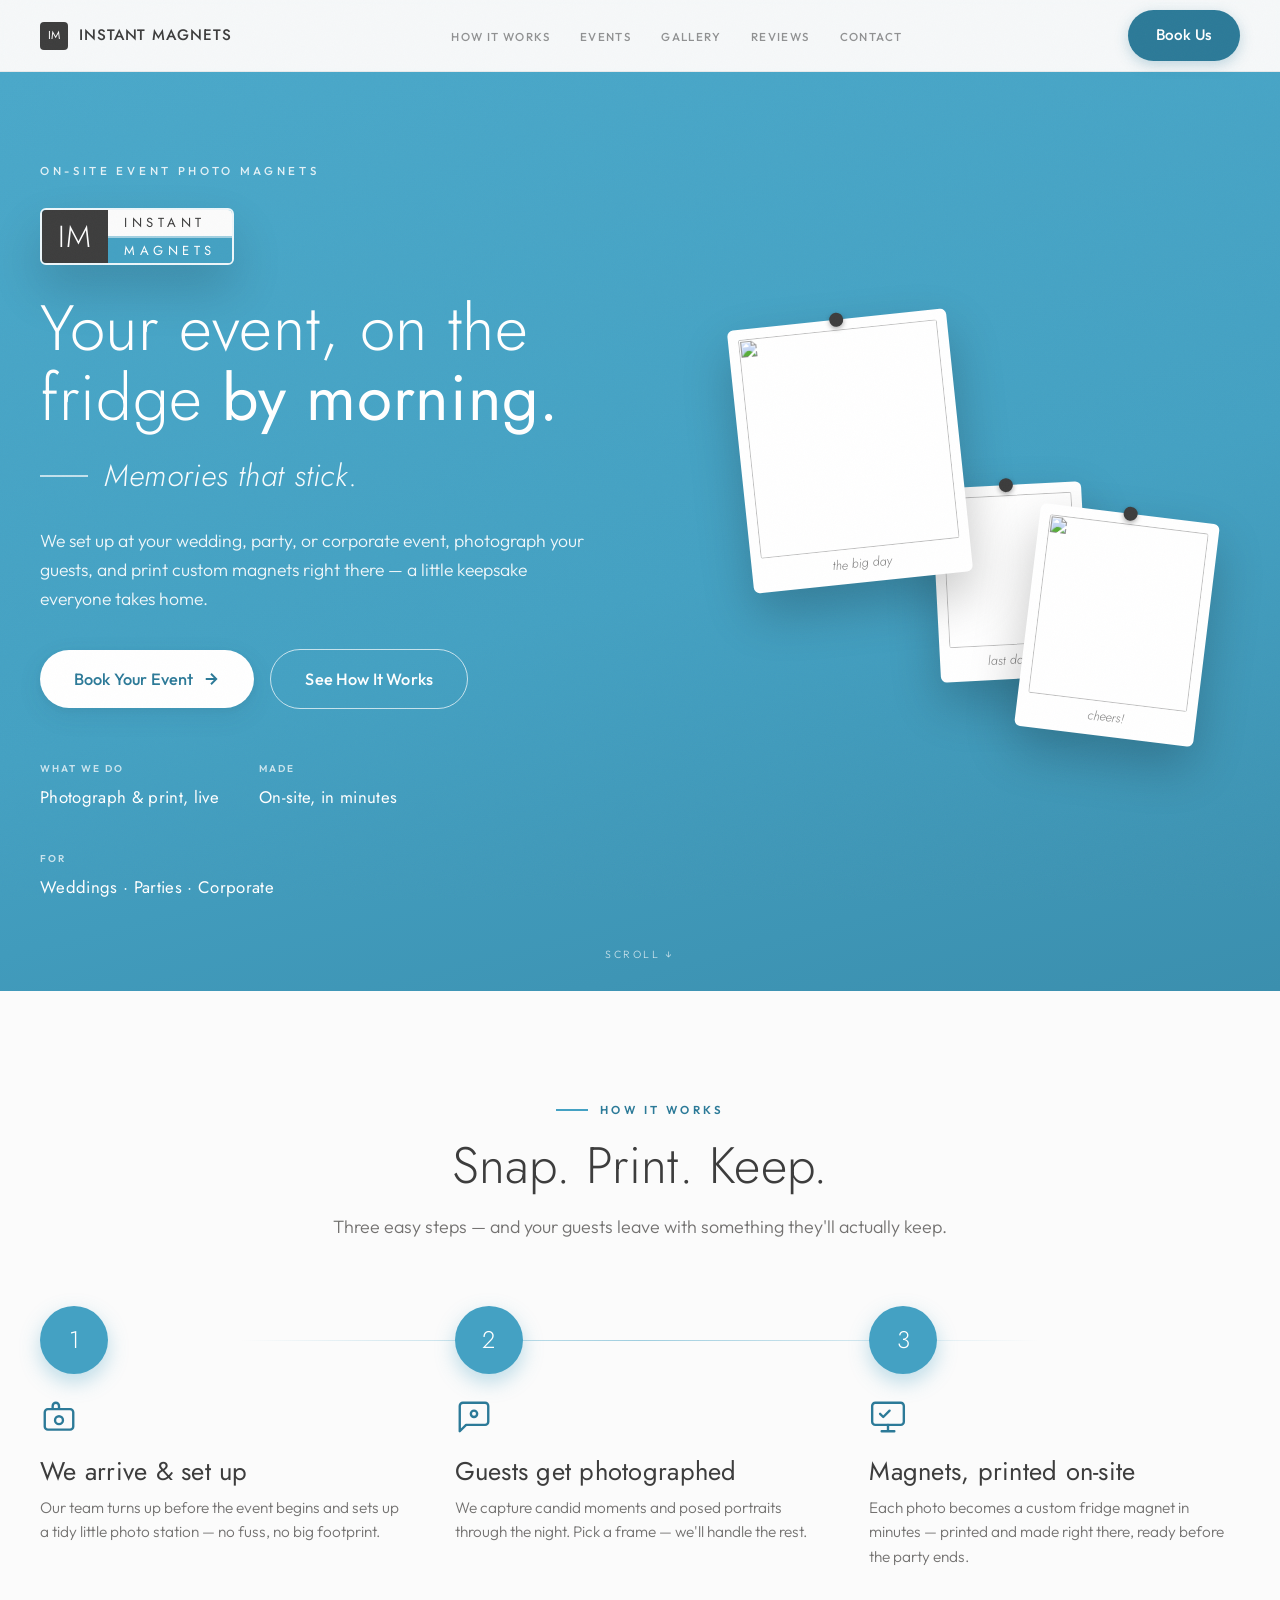
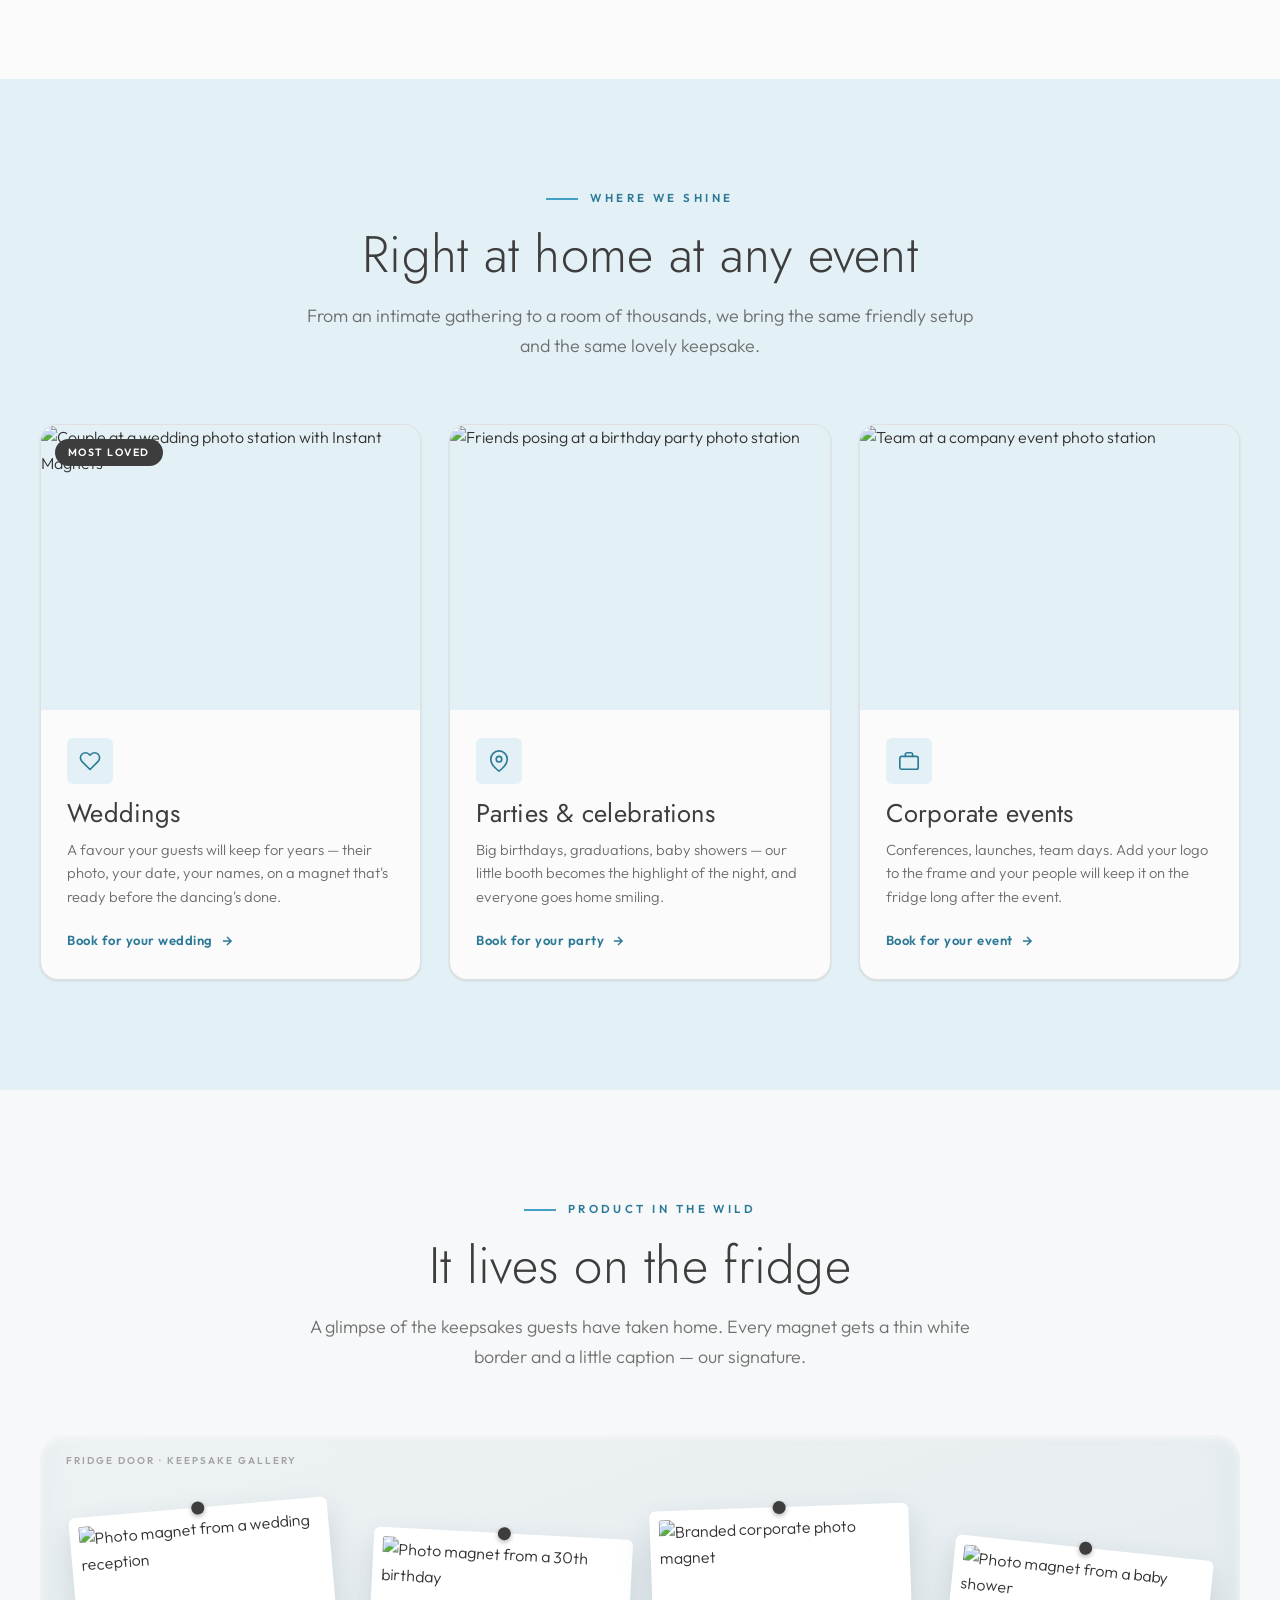
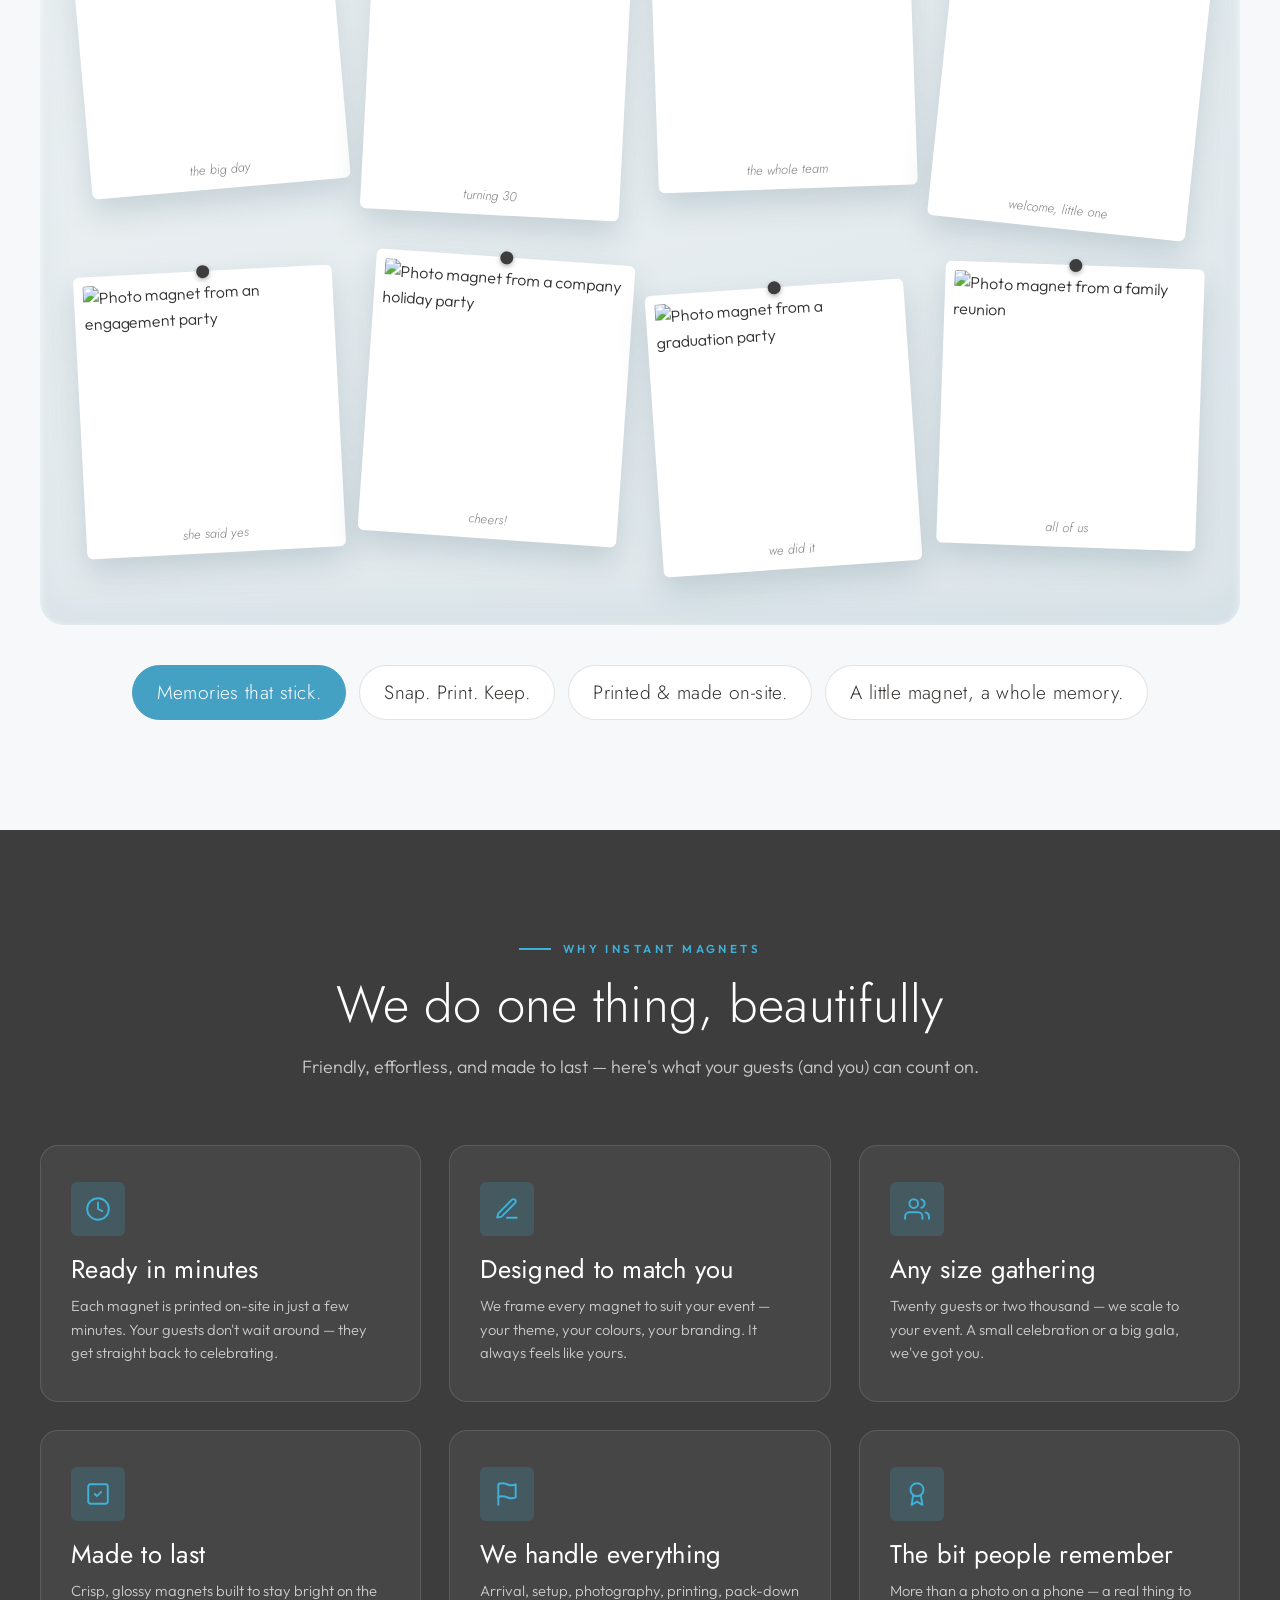
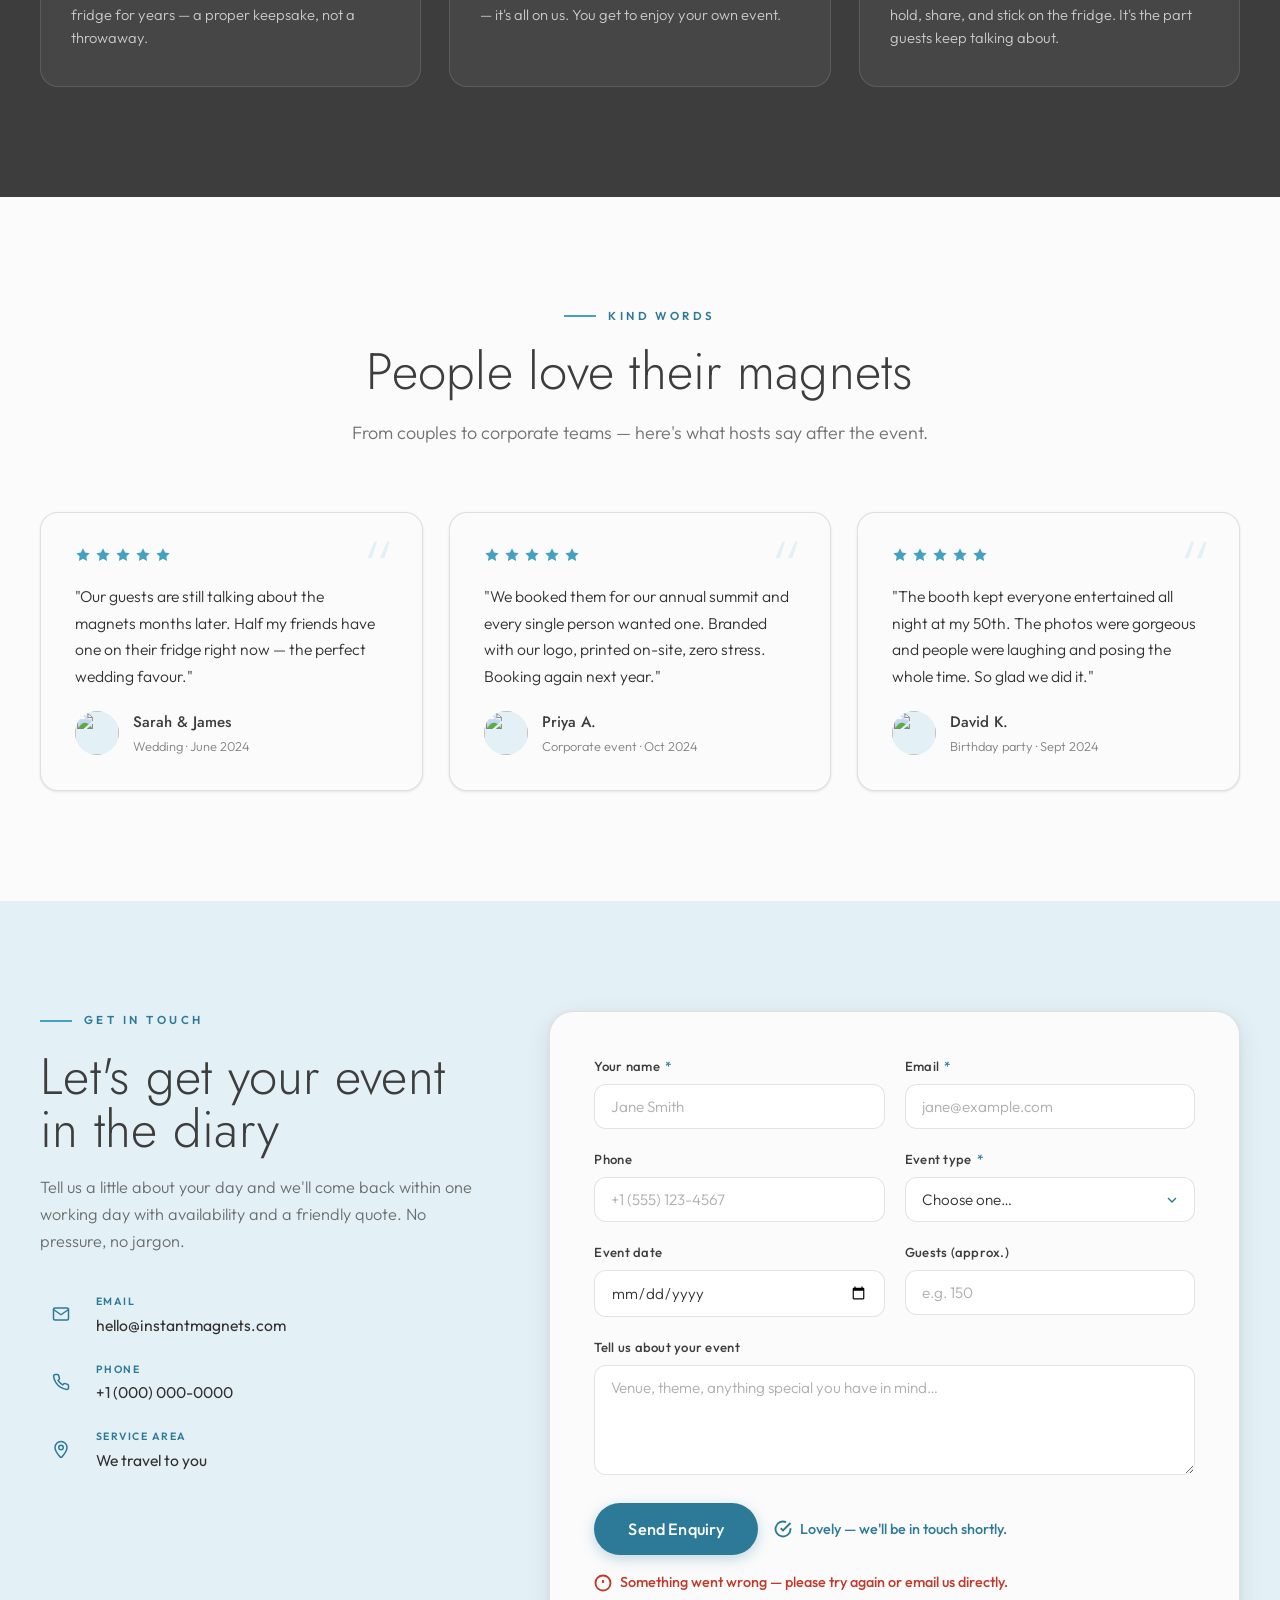
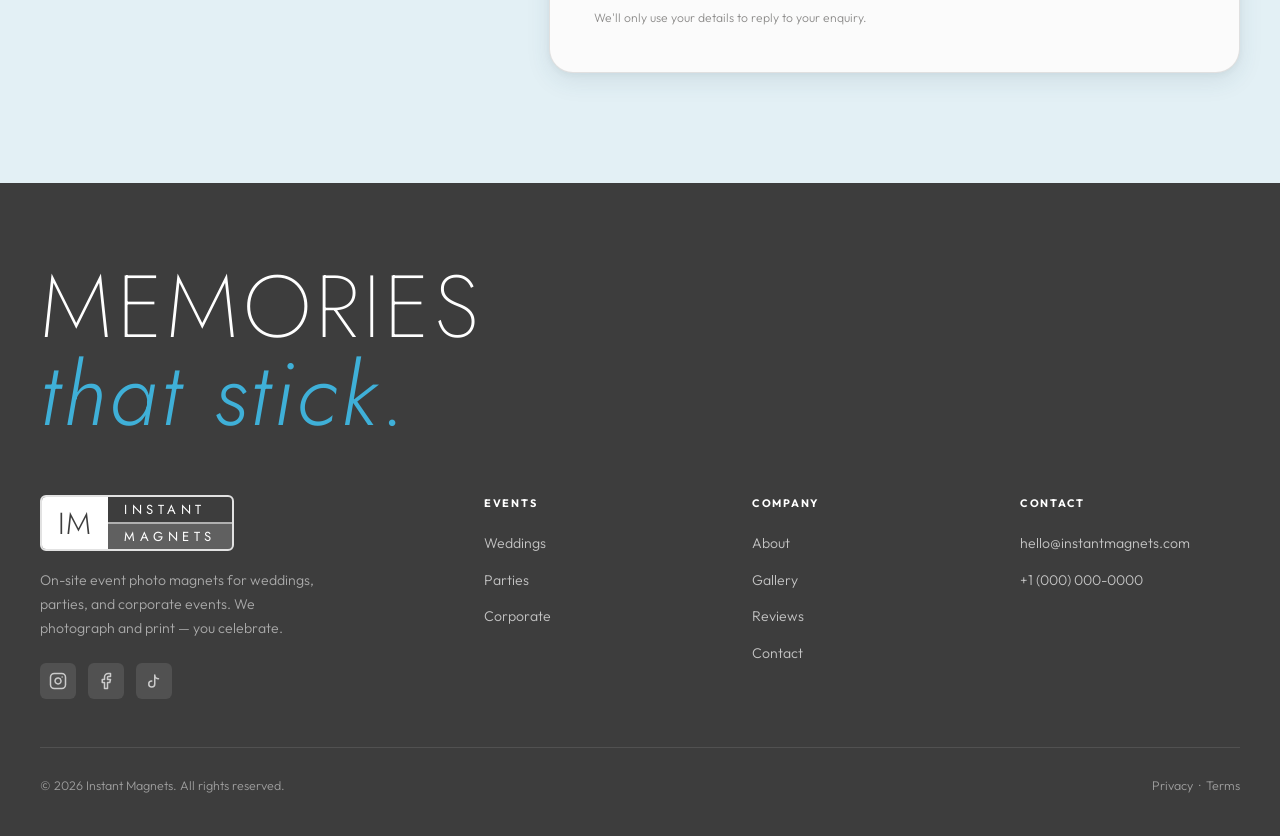
==== commit 3912bb0b: "Rebuild Instant Magnets site to match brand guidelines Re-skin from inferred rose/gold to the actual" ====
--- a/instant-magnets/index.html
+++ b/instant-magnets/index.html
@@ -3,17 +3,18 @@
 <head>
   <meta charset="UTF-8">
   <meta name="viewport" content="width=device-width, initial-scale=1.0">
-  <meta name="description" content="Instant Magnets — On-site event photo magnets for weddings, parties, and corporate events. We photograph your guests and print custom fridge magnets on the spot.">
+  <meta name="description" content="Instant Magnets — on-site event photo magnets for weddings, parties, and corporate events. We photograph your guests and print custom fridge magnets on the spot. Memories that stick.">
   <!-- TODO: Update og:image with a real branded image (1200×630px recommended) -->
-  <meta property="og:title" content="Instant Magnets — Memories That Stick">
-  <meta property="og:description" content="On-site photo magnets printed live at your event. Weddings, parties, corporate events.">
+  <meta property="og:title" content="Instant Magnets — Memories that stick.">
+  <meta property="og:description" content="On-site photo magnets, printed and made right there at your event. Weddings, parties, corporate.">
   <meta property="og:type" content="website">
-  <title>Instant Magnets — Memories That Stick</title>
+  <meta name="theme-color" content="#44A1C3">
+  <title>Instant Magnets — Memories that stick.</title>
   <link rel="preconnect" href="https://fonts.googleapis.com">
   <link rel="preconnect" href="https://fonts.gstatic.com" crossorigin>
-  <link href="https://fonts.googleapis.com/css2?family=Dancing+Script:wght@500;700&family=Inter:wght@400;500;600;700&family=Playfair+Display:ital,wght@0,700;0,800;1,700&display=swap" rel="stylesheet">
+  <link href="https://fonts.googleapis.com/css2?family=Jost:ital,wght@0,300;0,400;0,500;0,600;1,300;1,400&family=Outfit:wght@300;400;500;600;700&display=swap" rel="stylesheet">
   <link rel="stylesheet" href="styles.css">
-  <!-- TODO: Add favicon: <link rel="icon" href="favicon.ico"> -->
+  <!-- TODO: Add favicon (use the IM monogram): <link rel="icon" href="favicon.ico"> -->
 </head>
 <body>
 
@@ -21,40 +22,36 @@
 
   <!-- ═══════════════════════════════════ NAV ═══════════════════ -->
   <header>
-    <nav class="nav" role="navigation" aria-label="Main navigation">
+    <nav class="nav" aria-label="Main navigation">
       <div class="nav__inner">
-        <a href="#" class="nav__logo" aria-label="Instant Magnets home">
-          <!-- TODO: Replace with actual logo image once available -->
-          <span class="nav__logo-name">Instant Magnets</span>
-          <span class="nav__logo-tag">Memories that stick.</span>
+        <!-- TODO: Replace this CSS brand mark with the official logo image when available -->
+        <a href="#" class="nav__brand" aria-label="Instant Magnets home">
+          <span class="imbox" aria-hidden="true">IM</span>
+          Instant Magnets
         </a>
 
         <ul class="nav__links" role="list">
           <li><a href="#how-it-works">How It Works</a></li>
           <li><a href="#events">Events</a></li>
           <li><a href="#gallery">Gallery</a></li>
-          <li><a href="#testimonials">Reviews</a></li>
+          <li><a href="#reviews">Reviews</a></li>
           <li><a href="#contact">Contact</a></li>
         </ul>
 
-        <a href="#contact" class="btn btn--primary nav__cta" aria-label="Get a quote for your event">
-          Get a Quote
-        </a>
+        <a href="#contact" class="btn btn--primary nav__cta">Book Us</a>
 
         <button class="nav__burger" aria-label="Toggle navigation menu" aria-expanded="false" aria-controls="mobile-nav">
-          <span></span>
-          <span></span>
-          <span></span>
+          <span></span><span></span><span></span>
         </button>
       </div>
 
-      <div id="mobile-nav" class="nav__mobile" role="menu" aria-label="Mobile navigation">
-        <a href="#how-it-works" role="menuitem">How It Works</a>
-        <a href="#events"       role="menuitem">Events</a>
-        <a href="#gallery"      role="menuitem">Gallery</a>
-        <a href="#testimonials" role="menuitem">Reviews</a>
-        <a href="#contact"      role="menuitem">Contact</a>
-        <a href="#contact" class="btn btn--primary" style="margin-top:8px;justify-content:center">Get a Quote</a>
+      <div id="mobile-nav" class="nav__mobile" aria-label="Mobile navigation">
+        <a href="#how-it-works">How It Works</a>
+        <a href="#events">Events</a>
+        <a href="#gallery">Gallery</a>
+        <a href="#reviews">Reviews</a>
+        <a href="#contact">Contact</a>
+        <a href="#contact" class="btn btn--primary" style="margin-top:8px">Book Us</a>
       </div>
     </nav>
   </header>
@@ -62,129 +59,138 @@
   <main id="main-content">
 
     <!-- ══════════════════════════════════ HERO ════════════════════ -->
-    <section class="hero container" aria-labelledby="hero-heading">
-      <div class="hero__content">
-        <div class="hero__eyebrow" aria-label="Service type">
-          <svg width="14" height="14" viewBox="0 0 24 24" fill="currentColor" aria-hidden="true"><path d="M12 2l3.09 6.26L22 9.27l-5 4.87 1.18 6.88L12 17.77l-6.18 3.25L7 14.14 2 9.27l6.91-1.01L12 2z"/></svg>
-          On-Site Event Experience
-        </div>
-
-        <h1 class="hero__title" id="hero-heading">
-          Your Event. <em>Captured.</em><br>
-          Printed. Taken Home.
-        </h1>
-
-        <span class="hero__tagline" aria-label="Tagline">"Memories that stick."</span>
-
-        <p class="hero__sub">
-          We set up at your wedding, party, or corporate event and photograph
-          your guests — then print custom fridge magnets on the spot for everyone to take home.
-        </p>
-
-        <div class="hero__actions">
-          <a href="#contact" class="btn btn--primary btn--lg">
-            Book Your Event
-            <svg width="18" height="18" viewBox="0 0 24 24" fill="none" stroke="currentColor" stroke-width="2.5" aria-hidden="true"><path d="M5 12h14M12 5l7 7-7 7"/></svg>
-          </a>
-          <a href="#how-it-works" class="btn btn--outline btn--lg">See How It Works</a>
-        </div>
-
-        <div class="hero__trust" aria-label="Social proof">
-          <div class="hero__trust-dots" aria-hidden="true">
-            <span class="hero__trust-dot"></span>
-            <span class="hero__trust-dot"></span>
-            <span class="hero__trust-dot"></span>
-          </div>
-          <!-- TODO: Replace with real event count -->
-          <span>Loved at <strong>500+</strong> events across the country</span>
-        </div>
-      </div>
-
-      <div class="hero__visual" aria-hidden="true">
-        <div class="magnet-stack">
+    <section class="hero">
+      <!-- Floating fridge magnets -->
+      <div class="hero__inner container">
+        <div class="hero__content">
+          <p class="hero__kicker">On-site event photo magnets</p>
+
+          <!-- Recreated brand lockup -->
+          <div class="lockup lockup--onblue" role="img" aria-label="Instant Magnets logo" style="margin-bottom:28px">
+            <div class="im" aria-hidden="true">IM</div>
+            <div class="words" aria-hidden="true">
+              <div class="w instant">INSTANT</div>
+              <div class="w magnets">MAGNETS</div>
+            </div>
+          </div>
+
+          <h1 class="hero__title">Your event, on the fridge <em>by morning.</em></h1>
+
+          <p class="hero__slogan"><span class="ln" aria-hidden="true"></span>Memories that stick.</p>
+
+          <p class="hero__sub">
+            We set up at your wedding, party, or corporate event, photograph your guests,
+            and print custom magnets right there — a little keepsake everyone takes home.
+          </p>
+
+          <div class="hero__actions">
+            <a href="#contact" class="btn btn--white btn--lg">
+              Book Your Event
+              <svg width="18" height="18" viewBox="0 0 24 24" fill="none" stroke="currentColor" stroke-width="2.5" aria-hidden="true"><path d="M5 12h14M12 5l7 7-7 7"/></svg>
+            </a>
+            <a href="#how-it-works" class="btn btn--ghost-light btn--lg">See How It Works</a>
+          </div>
+
+          <div class="hero__meta">
+            <div>
+              <div class="k">What we do</div>
+              <div class="v">Photograph &amp; print, live</div>
+            </div>
+            <div>
+              <div class="k">Made</div>
+              <div class="v">On-site, in minutes</div>
+            </div>
+            <div>
+              <div class="k">For</div>
+              <div class="v">Weddings · Parties · Corporate</div>
+            </div>
+          </div>
+        </div>
+
+        <div class="hero__visual" aria-hidden="true">
           <!-- TODO: Replace all three hero magnet images with real product shots -->
-          <figure class="magnet-float magnet-float--a">
-            <img src="https://picsum.photos/200/200?random=10" alt="" width="200" height="200" loading="eager">
-            <figcaption>The Garcias ♥</figcaption>
+          <figure class="hero-magnet hero-magnet--a">
+            <span class="dot"></span>
+            <img src="https://picsum.photos/220/220?random=10" alt="" width="220" height="220" loading="eager">
+            <figcaption>the big day</figcaption>
           </figure>
-          <figure class="magnet-float magnet-float--b">
-            <img src="https://picsum.photos/200/200?random=11" alt="" width="200" height="200" loading="eager">
-            <figcaption>Summer Party '24</figcaption>
+          <figure class="hero-magnet hero-magnet--b">
+            <span class="dot"></span>
+            <img src="https://picsum.photos/180/180?random=11" alt="" width="180" height="180" loading="eager">
+            <figcaption>cheers!</figcaption>
           </figure>
-          <figure class="magnet-float magnet-float--c">
-            <img src="https://picsum.photos/200/200?random=12" alt="" width="200" height="200" loading="eager">
-            <figcaption>Team Acme Co.</figcaption>
+          <figure class="hero-magnet hero-magnet--c">
+            <span class="dot"></span>
+            <img src="https://picsum.photos/150/150?random=12" alt="" width="150" height="150" loading="eager">
+            <figcaption>last dance</figcaption>
           </figure>
         </div>
       </div>
+
+      <span class="scroll-hint" aria-hidden="true">Scroll ↓</span>
     </section>
 
     <!-- ══════════════════════════════ HOW IT WORKS ══════════════════ -->
-    <section id="how-it-works" class="section section--white" aria-labelledby="how-heading">
+    <section id="how-it-works" class="section section--white reveal">
       <div class="container">
-        <header class="section__header">
-          <h2 id="how-heading">How It Works</h2>
-          <p>Three simple steps — and your guests leave with something they'll treasure forever.</p>
+        <header class="section__header center">
+          <div class="eyebrow">How it works</div>
+          <h2>Snap. Print. Keep.</h2>
+          <p class="lead">Three easy steps — and your guests leave with something they'll actually keep.</p>
         </header>
 
         <ol class="steps" role="list">
           <li class="step">
             <div class="step__number" aria-hidden="true">1</div>
-            <svg class="step__icon" width="40" height="40" viewBox="0 0 24 24" fill="none" stroke="currentColor" stroke-width="1.6" aria-hidden="true">
+            <svg class="step__icon" width="38" height="38" viewBox="0 0 24 24" fill="none" stroke="currentColor" stroke-width="1.5" aria-hidden="true">
               <rect x="3" y="7" width="18" height="13" rx="2"/><path d="M8 7V5a2 2 0 014 0v2"/><circle cx="12" cy="14" r="2.5"/>
             </svg>
-            <h3>We Arrive &amp; Set Up</h3>
-            <p>Our team arrives before your event kicks off. We set up a beautiful photo station — no fuss, no massive footprint.</p>
+            <h3>We arrive &amp; set up</h3>
+            <p>Our team turns up before the event begins and sets up a tidy little photo station — no fuss, no big footprint.</p>
           </li>
-
           <li class="step">
             <div class="step__number" aria-hidden="true">2</div>
-            <svg class="step__icon" width="40" height="40" viewBox="0 0 24 24" fill="none" stroke="currentColor" stroke-width="1.6" aria-hidden="true">
-              <path d="M21 15a2 2 0 01-2 2H7l-4 4V5a2 2 0 012-2h14a2 2 0 012 2z" stroke-linecap="round" stroke-linejoin="round"/>
-              <circle cx="12" cy="10" r="2"/>
+            <svg class="step__icon" width="38" height="38" viewBox="0 0 24 24" fill="none" stroke="currentColor" stroke-width="1.5" stroke-linecap="round" stroke-linejoin="round" aria-hidden="true">
+              <path d="M21 15a2 2 0 01-2 2H7l-4 4V5a2 2 0 012-2h14a2 2 0 012 2z"/><circle cx="12" cy="10" r="2"/>
             </svg>
-            <h3>Guests Get Photographed</h3>
-            <p>We capture candid moments and posed portraits throughout the event — the more the merrier.</p>
+            <h3>Guests get photographed</h3>
+            <p>We capture candid moments and posed portraits through the night. Pick a frame — we'll handle the rest.</p>
           </li>
-
           <li class="step">
             <div class="step__number" aria-hidden="true">3</div>
-            <svg class="step__icon" width="40" height="40" viewBox="0 0 24 24" fill="none" stroke="currentColor" stroke-width="1.6" aria-hidden="true">
-              <rect x="2" y="3" width="20" height="14" rx="2"/><path d="M8 21h8M12 17v4"/>
-              <path d="M7 10l2 2 4-4" stroke-linecap="round" stroke-linejoin="round"/>
+            <svg class="step__icon" width="38" height="38" viewBox="0 0 24 24" fill="none" stroke="currentColor" stroke-width="1.5" stroke-linecap="round" stroke-linejoin="round" aria-hidden="true">
+              <rect x="2" y="3" width="20" height="14" rx="2"/><path d="M8 21h8M12 17v4"/><path d="M7 10l2 2 4-4"/>
             </svg>
-            <h3>Magnets Printed On the Spot</h3>
-            <p>Each photo is printed as a high-quality fridge magnet in minutes. Guests leave with a keepsake, not a promise.</p>
+            <h3>Magnets, printed on-site</h3>
+            <p>Each photo becomes a custom fridge magnet in minutes — printed and made right there, ready before the party ends.</p>
           </li>
         </ol>
       </div>
     </section>
 
     <!-- ════════════════════════════════ EVENTS ═════════════════════ -->
-    <section id="events" class="section section--alt" aria-labelledby="events-heading">
+    <section id="events" class="section section--mist reveal">
       <div class="container">
-        <header class="section__header">
-          <h2 id="events-heading">Perfect For Any Occasion</h2>
-          <p>From intimate gatherings to large-scale corporate events, we bring the same magic to every setting.</p>
+        <header class="section__header center">
+          <div class="eyebrow">Where we shine</div>
+          <h2>Right at home at any event</h2>
+          <p class="lead">From an intimate gathering to a room of thousands, we bring the same friendly setup and the same lovely keepsake.</p>
         </header>
 
         <div class="events-grid">
 
-          <!-- Weddings -->
           <article class="event-card">
             <div class="event-card__image">
               <!-- TODO: Replace with a real wedding event photo -->
-              <img src="https://picsum.photos/600/450?random=20" alt="Couple at wedding photo station with Instant Magnets" width="600" height="450" loading="lazy">
-              <span class="event-card__badge">Most Popular</span>
+              <img src="https://picsum.photos/600/450?random=20" alt="Couple at a wedding photo station with Instant Magnets" width="600" height="450" loading="lazy">
+              <span class="event-card__badge">Most loved</span>
             </div>
             <div class="event-card__body">
               <div class="event-card__icon" aria-hidden="true">
-                <svg width="22" height="22" viewBox="0 0 24 24" fill="none" stroke="currentColor" stroke-width="2" stroke-linecap="round" stroke-linejoin="round">
-                  <path d="M20.84 4.61a5.5 5.5 0 00-7.78 0L12 5.67l-1.06-1.06a5.5 5.5 0 00-7.78 7.78l1.06 1.06L12 21.23l7.78-7.78 1.06-1.06a5.5 5.5 0 000-7.78z"/>
-                </svg>
+                <svg width="22" height="22" viewBox="0 0 24 24" fill="none" stroke="currentColor" stroke-width="1.8" stroke-linecap="round" stroke-linejoin="round"><path d="M20.84 4.61a5.5 5.5 0 00-7.78 0L12 5.67l-1.06-1.06a5.5 5.5 0 00-7.78 7.78l1.06 1.06L12 21.23l7.78-7.78 1.06-1.06a5.5 5.5 0 000-7.78z"/></svg>
               </div>
               <h3>Weddings</h3>
-              <p>Give your guests an unforgettable favour. Custom-designed magnets with your wedding date, name, and photo — ready before the dancing ends.</p>
+              <p>A favour your guests will keep for years — their photo, your date, your names, on a magnet that's ready before the dancing's done.</p>
               <a href="#contact" class="event-card__link" aria-label="Book Instant Magnets for your wedding">
                 Book for your wedding
                 <svg width="14" height="14" viewBox="0 0 24 24" fill="none" stroke="currentColor" stroke-width="2.5" aria-hidden="true"><path d="M5 12h14M12 5l7 7-7 7"/></svg>
@@ -192,21 +198,17 @@
             </div>
           </article>
 
-          <!-- Parties -->
           <article class="event-card">
             <div class="event-card__image">
               <!-- TODO: Replace with a real party event photo -->
-              <img src="https://picsum.photos/600/450?random=21" alt="Group of friends posing at birthday party photo station" width="600" height="450" loading="lazy">
+              <img src="https://picsum.photos/600/450?random=21" alt="Friends posing at a birthday party photo station" width="600" height="450" loading="lazy">
             </div>
             <div class="event-card__body">
               <div class="event-card__icon" aria-hidden="true">
-                <svg width="22" height="22" viewBox="0 0 24 24" fill="none" stroke="currentColor" stroke-width="2" stroke-linecap="round" stroke-linejoin="round">
-                  <path d="M21 10c0 7-9 13-9 13s-9-6-9-13a9 9 0 0118 0z"/>
-                  <circle cx="12" cy="10" r="3"/>
-                </svg>
-              </div>
-              <h3>Parties &amp; Celebrations</h3>
-              <p>Milestone birthdays, graduation parties, baby showers — our booth becomes the hit of the night and every guest goes home smiling.</p>
+                <svg width="22" height="22" viewBox="0 0 24 24" fill="none" stroke="currentColor" stroke-width="1.8" stroke-linecap="round" stroke-linejoin="round"><path d="M21 10c0 7-9 13-9 13s-9-6-9-13a9 9 0 0118 0z"/><circle cx="12" cy="10" r="3"/></svg>
+              </div>
+              <h3>Parties &amp; celebrations</h3>
+              <p>Big birthdays, graduations, baby showers — our little booth becomes the highlight of the night, and everyone goes home smiling.</p>
               <a href="#contact" class="event-card__link" aria-label="Book Instant Magnets for your party">
                 Book for your party
                 <svg width="14" height="14" viewBox="0 0 24 24" fill="none" stroke="currentColor" stroke-width="2.5" aria-hidden="true"><path d="M5 12h14M12 5l7 7-7 7"/></svg>
@@ -214,21 +216,17 @@
             </div>
           </article>
 
-          <!-- Corporate -->
           <article class="event-card">
             <div class="event-card__image">
               <!-- TODO: Replace with a real corporate event photo -->
-              <img src="https://picsum.photos/600/450?random=22" alt="Corporate team at company event photo station" width="600" height="450" loading="lazy">
+              <img src="https://picsum.photos/600/450?random=22" alt="Team at a company event photo station" width="600" height="450" loading="lazy">
             </div>
             <div class="event-card__body">
               <div class="event-card__icon" aria-hidden="true">
-                <svg width="22" height="22" viewBox="0 0 24 24" fill="none" stroke="currentColor" stroke-width="2" stroke-linecap="round" stroke-linejoin="round">
-                  <rect x="2" y="7" width="20" height="14" rx="2"/>
-                  <path d="M16 7V5a2 2 0 00-2-2h-4a2 2 0 00-2 2v2"/>
-                </svg>
-              </div>
-              <h3>Corporate Events</h3>
-              <p>Conferences, product launches, team-building days. Brand your magnets with your logo — employees and clients will display them for years.</p>
+                <svg width="22" height="22" viewBox="0 0 24 24" fill="none" stroke="currentColor" stroke-width="1.8" stroke-linecap="round" stroke-linejoin="round"><rect x="2" y="7" width="20" height="14" rx="2"/><path d="M16 7V5a2 2 0 00-2-2h-4a2 2 0 00-2 2v2"/></svg>
+              </div>
+              <h3>Corporate events</h3>
+              <p>Conferences, launches, team days. Add your logo to the frame and your people will keep it on the fridge long after the event.</p>
               <a href="#contact" class="event-card__link" aria-label="Book Instant Magnets for your corporate event">
                 Book for your event
                 <svg width="14" height="14" viewBox="0 0 24 24" fill="none" stroke="currentColor" stroke-width="2.5" aria-hidden="true"><path d="M5 12h14M12 5l7 7-7 7"/></svg>
@@ -241,136 +239,126 @@
     </section>
 
     <!-- ════════════════════════════════ GALLERY ════════════════════ -->
-    <section id="gallery" class="section gallery-section" aria-labelledby="gallery-heading">
+    <section id="gallery" class="section section--paper reveal">
       <div class="container">
-        <header class="section__header">
-          <h2 id="gallery-heading">Real Magnets. Real Memories.</h2>
-          <p>A glimpse of the keepsakes guests have taken home from our events.</p>
+        <header class="section__header center">
+          <div class="eyebrow">Product in the wild</div>
+          <h2>It lives on the fridge</h2>
+          <p class="lead">A glimpse of the keepsakes guests have taken home. Every magnet gets a thin white border and a little caption — our signature.</p>
         </header>
 
-        <div class="gallery-grid" role="list" aria-label="Photo magnet gallery">
-          <!-- TODO: Replace all gallery images with actual magnet photos from real events -->
-          <figure class="magnet-card tilt-a" role="listitem">
-            <img src="https://picsum.photos/280/280?random=30" alt="Custom photo magnet from a wedding reception" width="280" height="280" loading="lazy">
-            <figcaption>The Millers' Wedding</figcaption>
-          </figure>
-          <figure class="magnet-card tilt-b" role="listitem" style="margin-top:24px">
-            <img src="https://picsum.photos/280/280?random=31" alt="Custom photo magnet from a 30th birthday party" width="280" height="280" loading="lazy">
-            <figcaption>Jamie's 30th</figcaption>
-          </figure>
-          <figure class="magnet-card tilt-c" role="listitem">
-            <img src="https://picsum.photos/280/280?random=32" alt="Branded corporate photo magnet" width="280" height="280" loading="lazy">
-            <figcaption>TechSummit 2024</figcaption>
-          </figure>
-          <figure class="magnet-card tilt-d" role="listitem" style="margin-top:40px">
-            <img src="https://picsum.photos/280/280?random=33" alt="Custom photo magnet from a baby shower" width="280" height="280" loading="lazy">
-            <figcaption>Baby Shower ♥</figcaption>
-          </figure>
-          <figure class="magnet-card tilt-e" role="listitem" style="margin-top:16px">
-            <img src="https://picsum.photos/280/280?random=34" alt="Custom photo magnet from an engagement party" width="280" height="280" loading="lazy">
-            <figcaption>Engaged!</figcaption>
-          </figure>
-          <figure class="magnet-card tilt-f" role="listitem">
-            <img src="https://picsum.photos/280/280?random=35" alt="Custom photo magnet from a company holiday party" width="280" height="280" loading="lazy">
-            <figcaption>Holiday Party '24</figcaption>
-          </figure>
-          <figure class="magnet-card tilt-g" role="listitem" style="margin-top:32px">
-            <img src="https://picsum.photos/280/280?random=36" alt="Custom photo magnet from a graduation party" width="280" height="280" loading="lazy">
-            <figcaption>Class of 2024</figcaption>
-          </figure>
-          <figure class="magnet-card tilt-h" role="listitem" style="margin-top:8px">
-            <img src="https://picsum.photos/280/280?random=37" alt="Custom photo magnet from a family reunion" width="280" height="280" loading="lazy">
-            <figcaption>Family Reunion</figcaption>
-          </figure>
+        <div class="fridge">
+          <span class="fridge__label" aria-hidden="true">Fridge door · keepsake gallery</span>
+          <div class="gallery-grid" role="list" aria-label="Photo magnet gallery">
+            <!-- TODO: Replace all gallery images with real magnet photos from events -->
+            <figure class="magnet-card tilt-a" role="listitem">
+              <span class="dot" aria-hidden="true"></span>
+              <img src="https://picsum.photos/280/280?random=30" alt="Photo magnet from a wedding reception" width="280" height="280" loading="lazy">
+              <figcaption>the big day</figcaption>
+            </figure>
+            <figure class="magnet-card tilt-b" role="listitem">
+              <span class="dot" aria-hidden="true"></span>
+              <img src="https://picsum.photos/280/280?random=31" alt="Photo magnet from a 30th birthday" width="280" height="280" loading="lazy">
+              <figcaption>turning 30</figcaption>
+            </figure>
+            <figure class="magnet-card tilt-c" role="listitem">
+              <span class="dot" aria-hidden="true"></span>
+              <img src="https://picsum.photos/280/280?random=32" alt="Branded corporate photo magnet" width="280" height="280" loading="lazy">
+              <figcaption>the whole team</figcaption>
+            </figure>
+            <figure class="magnet-card tilt-d" role="listitem">
+              <span class="dot" aria-hidden="true"></span>
+              <img src="https://picsum.photos/280/280?random=33" alt="Photo magnet from a baby shower" width="280" height="280" loading="lazy">
+              <figcaption>welcome, little one</figcaption>
+            </figure>
+            <figure class="magnet-card tilt-e" role="listitem">
+              <span class="dot" aria-hidden="true"></span>
+              <img src="https://picsum.photos/280/280?random=34" alt="Photo magnet from an engagement party" width="280" height="280" loading="lazy">
+              <figcaption>she said yes</figcaption>
+            </figure>
+            <figure class="magnet-card tilt-f" role="listitem">
+              <span class="dot" aria-hidden="true"></span>
+              <img src="https://picsum.photos/280/280?random=35" alt="Photo magnet from a company holiday party" width="280" height="280" loading="lazy">
+              <figcaption>cheers!</figcaption>
+            </figure>
+            <figure class="magnet-card tilt-g" role="listitem">
+              <span class="dot" aria-hidden="true"></span>
+              <img src="https://picsum.photos/280/280?random=36" alt="Photo magnet from a graduation party" width="280" height="280" loading="lazy">
+              <figcaption>we did it</figcaption>
+            </figure>
+            <figure class="magnet-card tilt-h" role="listitem">
+              <span class="dot" aria-hidden="true"></span>
+              <img src="https://picsum.photos/280/280?random=37" alt="Photo magnet from a family reunion" width="280" height="280" loading="lazy">
+              <figcaption>all of us</figcaption>
+            </figure>
+          </div>
+        </div>
+
+        <div class="phrases" aria-hidden="true">
+          <span class="phrase hl">Memories that stick.</span>
+          <span class="phrase">Snap. Print. Keep.</span>
+          <span class="phrase">Printed &amp; made on-site.</span>
+          <span class="phrase">A little magnet, a whole memory.</span>
         </div>
       </div>
     </section>
 
     <!-- ══════════════════════════════ WHY US ═══════════════════════ -->
-    <section class="section section--dark" aria-labelledby="whyus-heading">
+    <section class="section section--dark reveal">
       <div class="container">
-        <header class="section__header">
-          <h2 id="whyus-heading">Why Instant Magnets?</h2>
-          <p>We do one thing — and we've made it exceptional.</p>
+        <header class="section__header center">
+          <div class="eyebrow">Why Instant Magnets</div>
+          <h2>We do one thing, beautifully</h2>
+          <p class="lead">Friendly, effortless, and made to last — here's what your guests (and you) can count on.</p>
         </header>
 
         <div class="features-grid" role="list">
           <div class="feature-item" role="listitem">
-            <div class="feature-item__icon" aria-hidden="true">
-              <svg width="28" height="28" viewBox="0 0 24 24" fill="none" stroke="currentColor" stroke-width="2" stroke-linecap="round" stroke-linejoin="round">
-                <circle cx="12" cy="12" r="10"/><path d="M12 6v6l4 2"/>
-              </svg>
-            </div>
-            <h3>Printed in Minutes</h3>
-            <!-- TODO: Update turnaround time with actual spec -->
-            <p>Every magnet is printed on-site in under 3 minutes. Guests don't wait — they celebrate.</p>
-          </div>
-
+            <div class="feature-item__icon" aria-hidden="true"><svg width="26" height="26" viewBox="0 0 24 24" fill="none" stroke="currentColor" stroke-width="1.8" stroke-linecap="round" stroke-linejoin="round"><circle cx="12" cy="12" r="10"/><path d="M12 6v6l4 2"/></svg></div>
+            <h3>Ready in minutes</h3>
+            <!-- TODO: Confirm actual turnaround time -->
+            <p>Each magnet is printed on-site in just a few minutes. Your guests don't wait around — they get straight back to celebrating.</p>
+          </div>
           <div class="feature-item" role="listitem">
-            <div class="feature-item__icon" aria-hidden="true">
-              <svg width="28" height="28" viewBox="0 0 24 24" fill="none" stroke="currentColor" stroke-width="2" stroke-linecap="round" stroke-linejoin="round">
-                <path d="M12 20h9"/><path d="M16.5 3.5a2.121 2.121 0 013 3L7 19l-4 1 1-4L16.5 3.5z"/>
-              </svg>
-            </div>
-            <h3>Fully Custom Designs</h3>
-            <p>We design every magnet to match your event's theme, colour palette, and branding — bespoke, every time.</p>
-          </div>
-
+            <div class="feature-item__icon" aria-hidden="true"><svg width="26" height="26" viewBox="0 0 24 24" fill="none" stroke="currentColor" stroke-width="1.8" stroke-linecap="round" stroke-linejoin="round"><path d="M12 20h9"/><path d="M16.5 3.5a2.121 2.121 0 013 3L7 19l-4 1 1-4L16.5 3.5z"/></svg></div>
+            <h3>Designed to match you</h3>
+            <p>We frame every magnet to suit your event — your theme, your colours, your branding. It always feels like yours.</p>
+          </div>
           <div class="feature-item" role="listitem">
-            <div class="feature-item__icon" aria-hidden="true">
-              <svg width="28" height="28" viewBox="0 0 24 24" fill="none" stroke="currentColor" stroke-width="2" stroke-linecap="round" stroke-linejoin="round">
-                <path d="M17 21v-2a4 4 0 00-4-4H5a4 4 0 00-4 4v2"/><circle cx="9" cy="7" r="4"/><path d="M23 21v-2a4 4 0 00-3-3.87M16 3.13a4 4 0 010 7.75"/>
-              </svg>
-            </div>
-            <h3>No Minimum Order</h3>
-            <p>Whether you have 20 guests or 2,000, we scale with your event. Small gathering or large gala — we've got you.</p>
-          </div>
-
+            <div class="feature-item__icon" aria-hidden="true"><svg width="26" height="26" viewBox="0 0 24 24" fill="none" stroke="currentColor" stroke-width="1.8" stroke-linecap="round" stroke-linejoin="round"><path d="M17 21v-2a4 4 0 00-4-4H5a4 4 0 00-4 4v2"/><circle cx="9" cy="7" r="4"/><path d="M23 21v-2a4 4 0 00-3-3.87M16 3.13a4 4 0 010 7.75"/></svg></div>
+            <h3>Any size gathering</h3>
+            <p>Twenty guests or two thousand — we scale to your event. A small celebration or a big gala, we've got you.</p>
+          </div>
           <div class="feature-item" role="listitem">
-            <div class="feature-item__icon" aria-hidden="true">
-              <svg width="28" height="28" viewBox="0 0 24 24" fill="none" stroke="currentColor" stroke-width="2" stroke-linecap="round" stroke-linejoin="round">
-                <path d="M9 12l2 2 4-4"/><rect x="3" y="3" width="18" height="18" rx="2"/>
-              </svg>
-            </div>
-            <h3>Premium Print Quality</h3>
-            <!-- TODO: Update with actual magnet specs/materials used -->
-            <p>Glossy, dye-sublimated magnets that are fade-resistant and built to last decades on any fridge.</p>
-          </div>
-
+            <div class="feature-item__icon" aria-hidden="true"><svg width="26" height="26" viewBox="0 0 24 24" fill="none" stroke="currentColor" stroke-width="1.8" stroke-linecap="round" stroke-linejoin="round"><path d="M9 12l2 2 4-4"/><rect x="3" y="3" width="18" height="18" rx="2"/></svg></div>
+            <h3>Made to last</h3>
+            <!-- TODO: Confirm actual magnet materials/finish -->
+            <p>Crisp, glossy magnets built to stay bright on the fridge for years — a proper keepsake, not a throwaway.</p>
+          </div>
           <div class="feature-item" role="listitem">
-            <div class="feature-item__icon" aria-hidden="true">
-              <svg width="28" height="28" viewBox="0 0 24 24" fill="none" stroke="currentColor" stroke-width="2" stroke-linecap="round" stroke-linejoin="round">
-                <path d="M4 15s1-1 4-1 5 2 8 2 4-1 4-1V3s-1 1-4 1-5-2-8-2-4 1-4 1z"/><line x1="4" y1="22" x2="4" y2="15"/>
-              </svg>
-            </div>
-            <h3>Seamless Set-Up</h3>
-            <p>Our team handles everything — arrival, setup, photography, printing, and pack-down. You enjoy your event.</p>
-          </div>
-
+            <div class="feature-item__icon" aria-hidden="true"><svg width="26" height="26" viewBox="0 0 24 24" fill="none" stroke="currentColor" stroke-width="1.8" stroke-linecap="round" stroke-linejoin="round"><path d="M4 15s1-1 4-1 5 2 8 2 4-1 4-1V3s-1 1-4 1-5-2-8-2-4 1-4 1z"/><line x1="4" y1="22" x2="4" y2="15"/></svg></div>
+            <h3>We handle everything</h3>
+            <p>Arrival, setup, photography, printing, pack-down — it's all on us. You get to enjoy your own event.</p>
+          </div>
           <div class="feature-item" role="listitem">
-            <div class="feature-item__icon" aria-hidden="true">
-              <svg width="28" height="28" viewBox="0 0 24 24" fill="none" stroke="currentColor" stroke-width="2" stroke-linecap="round" stroke-linejoin="round">
-                <circle cx="12" cy="8" r="6"/><path d="M15.477 12.89L17 22l-5-3-5 3 1.523-9.11"/>
-              </svg>
-            </div>
-            <h3>5-Star Experiences</h3>
-            <!-- TODO: Update with real review count and rating source -->
-            <p>Over 500 events and hundreds of five-star reviews. We're the highlight guests keep talking about.</p>
+            <div class="feature-item__icon" aria-hidden="true"><svg width="26" height="26" viewBox="0 0 24 24" fill="none" stroke="currentColor" stroke-width="1.8" stroke-linecap="round" stroke-linejoin="round"><circle cx="12" cy="8" r="6"/><path d="M15.477 12.89L17 22l-5-3-5 3 1.523-9.11"/></svg></div>
+            <h3>The bit people remember</h3>
+            <p>More than a photo on a phone — a real thing to hold, share, and stick on the fridge. It's the part guests keep talking about.</p>
           </div>
         </div>
       </div>
     </section>
 
-    <!-- ══════════════════════════════ TESTIMONIALS ═══════════════════ -->
-    <section id="testimonials" class="section section--alt" aria-labelledby="testimonials-heading">
+    <!-- ══════════════════════════════ REVIEWS ═══════════════════════ -->
+    <section id="reviews" class="section section--white reveal">
       <div class="container">
-        <header class="section__header">
-          <h2 id="testimonials-heading">What People Are Saying</h2>
-          <p>From couples to corporate teams — they can't stop raving about their magnets.</p>
+        <header class="section__header center">
+          <div class="eyebrow">Kind words</div>
+          <h2>People love their magnets</h2>
+          <p class="lead">From couples to corporate teams — here's what hosts say after the event.</p>
         </header>
 
         <div class="testimonials-grid">
-
           <!-- TODO: Replace with real testimonials and reviewer photos -->
           <article class="testimonial-card">
             <div class="testimonial-stars" aria-label="5 out of 5 stars">
@@ -380,19 +368,13 @@
               <svg width="16" height="16" viewBox="0 0 24 24" fill="currentColor" aria-hidden="true"><path d="M12 2l3.09 6.26L22 9.27l-5 4.87 1.18 6.88L12 17.77l-6.18 3.25L7 14.14 2 9.27l6.91-1.01L12 2z"/></svg>
               <svg width="16" height="16" viewBox="0 0 24 24" fill="currentColor" aria-hidden="true"><path d="M12 2l3.09 6.26L22 9.27l-5 4.87 1.18 6.88L12 17.77l-6.18 3.25L7 14.14 2 9.27l6.91-1.01L12 2z"/></svg>
             </div>
-            <blockquote>
-              "Our guests are still talking about the magnets six months later. Half my friends have one on their fridge right now.
-              It was the perfect wedding favour — personal, beautiful, and actually useful."
-            </blockquote>
+            <blockquote>"Our guests are still talking about the magnets months later. Half my friends have one on their fridge right now — the perfect wedding favour."</blockquote>
             <div class="testimonial-author">
-              <div class="testimonial-author__avatar">
-                <!-- TODO: Replace with real reviewer photo -->
-                <img src="https://picsum.photos/44/44?random=50" alt="" width="44" height="44" loading="lazy">
-              </div>
+              <div class="testimonial-author__avatar"><img src="https://picsum.photos/44/44?random=50" alt="" width="44" height="44" loading="lazy"></div>
               <div>
                 <!-- TODO: Replace with real name and event -->
-                <div class="testimonial-author__name">Sarah &amp; James Mitchell</div>
-                <div class="testimonial-author__event">Wedding — June 2024</div>
+                <div class="testimonial-author__name">Sarah &amp; James</div>
+                <div class="testimonial-author__event">Wedding · June 2024</div>
               </div>
             </div>
           </article>
@@ -405,19 +387,13 @@
               <svg width="16" height="16" viewBox="0 0 24 24" fill="currentColor" aria-hidden="true"><path d="M12 2l3.09 6.26L22 9.27l-5 4.87 1.18 6.88L12 17.77l-6.18 3.25L7 14.14 2 9.27l6.91-1.01L12 2z"/></svg>
               <svg width="16" height="16" viewBox="0 0 24 24" fill="currentColor" aria-hidden="true"><path d="M12 2l3.09 6.26L22 9.27l-5 4.87 1.18 6.88L12 17.77l-6.18 3.25L7 14.14 2 9.27l6.91-1.01L12 2z"/></svg>
             </div>
-            <blockquote>
-              "I booked Instant Magnets for our company's annual summit — 350 attendees. Every single person wanted a photo.
-              Branded with our logo, printed on-site, zero stress. We're booking them every year from now on."
-            </blockquote>
+            <blockquote>"We booked them for our annual summit and every single person wanted one. Branded with our logo, printed on-site, zero stress. Booking again next year."</blockquote>
             <div class="testimonial-author">
-              <div class="testimonial-author__avatar">
-                <!-- TODO: Replace with real reviewer photo -->
-                <img src="https://picsum.photos/44/44?random=51" alt="" width="44" height="44" loading="lazy">
-              </div>
+              <div class="testimonial-author__avatar"><img src="https://picsum.photos/44/44?random=51" alt="" width="44" height="44" loading="lazy"></div>
               <div>
                 <!-- TODO: Replace with real name and event -->
-                <div class="testimonial-author__name">Priya Anand</div>
-                <div class="testimonial-author__event">Head of Events, Acme Corp — Oct 2024</div>
+                <div class="testimonial-author__name">Priya A.</div>
+                <div class="testimonial-author__event">Corporate event · Oct 2024</div>
               </div>
             </div>
           </article>
@@ -430,154 +406,133 @@
               <svg width="16" height="16" viewBox="0 0 24 24" fill="currentColor" aria-hidden="true"><path d="M12 2l3.09 6.26L22 9.27l-5 4.87 1.18 6.88L12 17.77l-6.18 3.25L7 14.14 2 9.27l6.91-1.01L12 2z"/></svg>
               <svg width="16" height="16" viewBox="0 0 24 24" fill="currentColor" aria-hidden="true"><path d="M12 2l3.09 6.26L22 9.27l-5 4.87 1.18 6.88L12 17.77l-6.18 3.25L7 14.14 2 9.27l6.91-1.01L12 2z"/></svg>
             </div>
-            <blockquote>
-              "I planned a 50th birthday party and was worried about having enough entertainment. The Instant Magnets booth
-              kept people entertained all night. The photos were gorgeous and everyone was laughing and posing."
-            </blockquote>
+            <blockquote>"The booth kept everyone entertained all night at my 50th. The photos were gorgeous and people were laughing and posing the whole time. So glad we did it."</blockquote>
             <div class="testimonial-author">
-              <div class="testimonial-author__avatar">
-                <!-- TODO: Replace with real reviewer photo -->
-                <img src="https://picsum.photos/44/44?random=52" alt="" width="44" height="44" loading="lazy">
-              </div>
+              <div class="testimonial-author__avatar"><img src="https://picsum.photos/44/44?random=52" alt="" width="44" height="44" loading="lazy"></div>
               <div>
                 <!-- TODO: Replace with real name and event -->
-                <div class="testimonial-author__name">David Kowalski</div>
-                <div class="testimonial-author__event">50th Birthday Party — Sept 2024</div>
+                <div class="testimonial-author__name">David K.</div>
+                <div class="testimonial-author__event">Birthday party · Sept 2024</div>
               </div>
             </div>
           </article>
-
         </div>
       </div>
     </section>
 
     <!-- ═══════════════════════════════ CONTACT ═════════════════════ -->
-    <section id="contact" class="section section--white" aria-labelledby="contact-heading">
+    <section id="contact" class="section section--mist reveal">
       <div class="container">
         <div class="contact-grid">
 
           <div class="contact-info">
-            <h2 id="contact-heading">Let's Make Your Event Unforgettable</h2>
+            <div class="eyebrow">Get in touch</div>
+            <h2>Let's get your event in the diary</h2>
             <p class="contact-info__sub">
-              Tell us a bit about your event and we'll get back to you within one business day
-              with availability and a personalised quote.
+              Tell us a little about your day and we'll come back within one working day with
+              availability and a friendly quote. No pressure, no jargon.
             </p>
 
             <!-- TODO: Replace placeholder contact details with real business info -->
             <div class="contact-detail">
-              <div class="contact-detail__icon" aria-hidden="true">
-                <svg width="18" height="18" viewBox="0 0 24 24" fill="none" stroke="currentColor" stroke-width="2" stroke-linecap="round" stroke-linejoin="round"><path d="M4 4h16c1.1 0 2 .9 2 2v12c0 1.1-.9 2-2 2H4c-1.1 0-2-.9-2-2V6c0-1.1.9-2 2-2z"/><polyline points="22,6 12,13 2,6"/></svg>
-              </div>
+              <div class="contact-detail__icon" aria-hidden="true"><svg width="18" height="18" viewBox="0 0 24 24" fill="none" stroke="currentColor" stroke-width="2" stroke-linecap="round" stroke-linejoin="round"><path d="M4 4h16c1.1 0 2 .9 2 2v12c0 1.1-.9 2-2 2H4c-1.1 0-2-.9-2-2V6c0-1.1.9-2 2-2z"/><polyline points="22,6 12,13 2,6"/></svg></div>
               <div>
                 <div class="contact-detail__label">Email</div>
-                <!-- TODO: Replace with real email address -->
                 <a href="mailto:hello@instantmagnets.com" class="contact-detail__value">hello@instantmagnets.com</a>
               </div>
             </div>
-
             <div class="contact-detail">
-              <div class="contact-detail__icon" aria-hidden="true">
-                <svg width="18" height="18" viewBox="0 0 24 24" fill="none" stroke="currentColor" stroke-width="2" stroke-linecap="round" stroke-linejoin="round"><path d="M22 16.92v3a2 2 0 01-2.18 2 19.79 19.79 0 01-8.63-3.07 19.5 19.5 0 01-6-6 19.79 19.79 0 01-3.07-8.67A2 2 0 014.11 2h3a2 2 0 012 1.72 12.84 12.84 0 00.7 2.81 2 2 0 01-.45 2.11L8.09 9.91a16 16 0 006 6l1.27-1.27a2 2 0 012.11-.45 12.84 12.84 0 002.81.7A2 2 0 0122 16.92z"/></svg>
-              </div>
+              <div class="contact-detail__icon" aria-hidden="true"><svg width="18" height="18" viewBox="0 0 24 24" fill="none" stroke="currentColor" stroke-width="2" stroke-linecap="round" stroke-linejoin="round"><path d="M22 16.92v3a2 2 0 01-2.18 2 19.79 19.79 0 01-8.63-3.07 19.5 19.5 0 01-6-6 19.79 19.79 0 01-3.07-8.67A2 2 0 014.11 2h3a2 2 0 012 1.72 12.84 12.84 0 00.7 2.81 2 2 0 01-.45 2.11L8.09 9.91a16 16 0 006 6l1.27-1.27a2 2 0 012.11-.45 12.84 12.84 0 002.81.7A2 2 0 0122 16.92z"/></svg></div>
               <div>
                 <div class="contact-detail__label">Phone</div>
-                <!-- TODO: Replace with real phone number -->
                 <a href="tel:+10000000000" class="contact-detail__value">+1 (000) 000-0000</a>
               </div>
             </div>
-
             <div class="contact-detail">
-              <div class="contact-detail__icon" aria-hidden="true">
-                <svg width="18" height="18" viewBox="0 0 24 24" fill="none" stroke="currentColor" stroke-width="2" stroke-linecap="round" stroke-linejoin="round"><circle cx="12" cy="10" r="3"/><path d="M12 2a8 8 0 00-8 8c0 5.25 8 14 8 14s8-8.75 8-14a8 8 0 00-8-8z"/></svg>
-              </div>
+              <div class="contact-detail__icon" aria-hidden="true"><svg width="18" height="18" viewBox="0 0 24 24" fill="none" stroke="currentColor" stroke-width="2" stroke-linecap="round" stroke-linejoin="round"><circle cx="12" cy="10" r="3"/><path d="M12 2a8 8 0 00-8 8c0 5.25 8 14 8 14s8-8.75 8-14a8 8 0 00-8-8z"/></svg></div>
               <div>
-                <div class="contact-detail__label">Service Area</div>
-                <!-- TODO: Replace with real service area -->
-                <span class="contact-detail__value">Nationwide — we travel to you</span>
-              </div>
-            </div>
-          </div>
-
-          <!-- Booking Form -->
+                <div class="contact-detail__label">Service area</div>
+                <span class="contact-detail__value">We travel to you</span>
+              </div>
+            </div>
+          </div>
+
           <div class="booking-form">
             <!--
-              TODO: Wire up form submission.
-              Options:
-                - Formspree: https://formspree.io  (add action="https://formspree.io/f/YOUR_ID")
-                - Netlify Forms: add netlify attribute to <form>
-                - EmailJS: call emailjs.send() in main.js
-                - Your own backend: POST to your API endpoint
-              The JS stub in main.js shows where to plug in the handler.
+              TODO: Wire up form submission. The JS stub in main.js shows where to plug in:
+                - Formspree (no backend): https://formspree.io
+                - Netlify Forms: add `netlify` + `data-netlify="true"` to the <form>
+                - EmailJS (client-side): emailjs.send(...)
+                - Your own API endpoint
             -->
             <form id="booking-form" novalidate aria-label="Event booking enquiry form">
-
               <div class="form-row">
                 <div class="form-group" id="group-name">
-                  <label for="name">Your Name <span class="required" aria-label="required">*</span></label>
+                  <label for="name">Your name <span class="required" aria-label="required">*</span></label>
                   <input type="text" id="name" name="name" autocomplete="name" placeholder="Jane Smith" required aria-required="true" aria-describedby="name-error">
-                  <span id="name-error" class="form__error" role="alert">Please enter your name.</span>
+                  <span id="name-error" class="form__error" role="alert">Please pop your name in.</span>
                 </div>
                 <div class="form-group" id="group-email">
-                  <label for="email">Email Address <span class="required" aria-label="required">*</span></label>
+                  <label for="email">Email <span class="required" aria-label="required">*</span></label>
                   <input type="email" id="email" name="email" autocomplete="email" placeholder="jane@example.com" required aria-required="true" aria-describedby="email-error">
-                  <span id="email-error" class="form__error" role="alert">Please enter a valid email address.</span>
+                  <span id="email-error" class="form__error" role="alert">Please enter a valid email.</span>
                 </div>
               </div>
 
               <div class="form-row">
                 <div class="form-group">
-                  <label for="phone">Phone Number</label>
+                  <label for="phone">Phone</label>
                   <input type="tel" id="phone" name="phone" autocomplete="tel" placeholder="+1 (555) 123-4567">
                 </div>
                 <div class="form-group" id="group-event-type">
-                  <label for="event-type">Event Type <span class="required" aria-label="required">*</span></label>
+                  <label for="event-type">Event type <span class="required" aria-label="required">*</span></label>
                   <select id="event-type" name="event_type" required aria-required="true" aria-describedby="event-type-error">
-                    <option value="" disabled selected>Select event type…</option>
+                    <option value="" disabled selected>Choose one…</option>
                     <option value="wedding">Wedding</option>
-                    <option value="birthday">Birthday Party</option>
-                    <option value="corporate">Corporate Event</option>
-                    <option value="baby-shower">Baby Shower</option>
-                    <option value="graduation">Graduation Party</option>
-                    <option value="other">Other</option>
+                    <option value="birthday">Birthday party</option>
+                    <option value="corporate">Corporate event</option>
+                    <option value="baby-shower">Baby shower</option>
+                    <option value="graduation">Graduation</option>
+                    <option value="other">Something else</option>
                   </select>
-                  <span id="event-type-error" class="form__error" role="alert">Please select an event type.</span>
+                  <span id="event-type-error" class="form__error" role="alert">Please choose an event type.</span>
                 </div>
               </div>
 
               <div class="form-row">
                 <div class="form-group">
-                  <label for="event-date">Event Date</label>
+                  <label for="event-date">Event date</label>
                   <input type="date" id="event-date" name="event_date" autocomplete="off">
                 </div>
                 <div class="form-group">
-                  <label for="guest-count">Expected Guest Count</label>
+                  <label for="guest-count">Guests (approx.)</label>
                   <input type="number" id="guest-count" name="guest_count" min="10" max="5000" placeholder="e.g. 150">
                 </div>
               </div>
 
               <div class="form-group">
-                <label for="message">Tell Us About Your Event</label>
-                <textarea id="message" name="message" placeholder="Venue, theme, any special requests…" rows="4"></textarea>
+                <label for="message">Tell us about your event</label>
+                <textarea id="message" name="message" placeholder="Venue, theme, anything special you have in mind…" rows="4"></textarea>
               </div>
 
               <div class="form__submit-wrap">
-                <button type="submit" class="btn btn--primary btn--lg" id="submit-btn" aria-live="polite">
+                <button type="submit" class="btn btn--primary btn--lg" id="submit-btn">
                   <span class="spinner" aria-hidden="true"></span>
                   <span class="btn-text">Send Enquiry</span>
                 </button>
                 <div class="form__status success" id="form-success" role="alert" aria-live="assertive">
                   <svg width="18" height="18" viewBox="0 0 24 24" fill="none" stroke="currentColor" stroke-width="2.5" aria-hidden="true"><path d="M22 11.08V12a10 10 0 11-5.93-9.14"/><polyline points="22 4 12 14.01 9 11.01"/></svg>
-                  Message sent! We'll be in touch shortly.
+                  Lovely — we'll be in touch shortly.
                 </div>
                 <div class="form__status error" id="form-error" role="alert" aria-live="assertive">
                   <svg width="18" height="18" viewBox="0 0 24 24" fill="none" stroke="currentColor" stroke-width="2.5" aria-hidden="true"><circle cx="12" cy="12" r="10"/><line x1="12" y1="8" x2="12" y2="12"/><line x1="12" y1="16" x2="12.01" y2="16"/></svg>
-                  Something went wrong. Please try again or email us directly.
+                  Something went wrong — please try again or email us directly.
                 </div>
               </div>
 
               <p class="form__note">
-                <!-- TODO: Update with real privacy policy link once available -->
-                We respect your privacy. Your details are used only to respond to your enquiry.
+                <!-- TODO: Link a real privacy policy once available -->
+                We'll only use your details to reply to your enquiry.
               </p>
             </form>
           </div>
@@ -589,71 +544,63 @@
   </main>
 
   <!-- ════════════════════════════════ FOOTER ═════════════════════ -->
-  <footer class="footer" role="contentinfo">
+  <footer class="footer reveal">
     <div class="container">
+      <div class="footer__big">Memories<br><em>that stick.</em></div>
+
       <div class="footer__grid">
-
         <div class="footer__brand">
-          <!-- TODO: Replace with actual logo image -->
-          <div class="footer__brand-name">Instant Magnets</div>
-          <span class="footer__brand-tag">"Memories that stick."</span>
-          <!-- TODO: Update brand description with final copy -->
+          <!-- TODO: Replace CSS lockup with official logo image -->
+          <div class="lockup lockup--rev" role="img" aria-label="Instant Magnets logo">
+            <div class="im" aria-hidden="true">IM</div>
+            <div class="words" aria-hidden="true">
+              <div class="w instant">INSTANT</div>
+              <div class="w magnets">MAGNETS</div>
+            </div>
+          </div>
           <p>On-site event photo magnets for weddings, parties, and corporate events. We photograph and print — you celebrate.</p>
-          <div class="footer__social" aria-label="Social media links">
+          <div class="footer__social" aria-label="Social media">
             <!-- TODO: Replace href values with real social profile URLs -->
-            <a href="#" aria-label="Instagram">
-              <svg width="18" height="18" viewBox="0 0 24 24" fill="none" stroke="currentColor" stroke-width="2" stroke-linecap="round" stroke-linejoin="round" aria-hidden="true"><rect x="2" y="2" width="20" height="20" rx="5" ry="5"/><path d="M16 11.37A4 4 0 1112.63 8 4 4 0 0116 11.37z"/><line x1="17.5" y1="6.5" x2="17.51" y2="6.5"/></svg>
-            </a>
-            <a href="#" aria-label="Facebook">
-              <svg width="18" height="18" viewBox="0 0 24 24" fill="none" stroke="currentColor" stroke-width="2" stroke-linecap="round" stroke-linejoin="round" aria-hidden="true"><path d="M18 2h-3a5 5 0 00-5 5v3H7v4h3v8h4v-8h3l1-4h-4V7a1 1 0 011-1h3z"/></svg>
-            </a>
-            <a href="#" aria-label="TikTok">
-              <svg width="18" height="18" viewBox="0 0 24 24" fill="none" stroke="currentColor" stroke-width="2" stroke-linecap="round" stroke-linejoin="round" aria-hidden="true"><path d="M9 12a4 4 0 104 4V4a5 5 0 005 5"/></svg>
-            </a>
+            <a href="#" aria-label="Instagram"><svg width="18" height="18" viewBox="0 0 24 24" fill="none" stroke="currentColor" stroke-width="2" stroke-linecap="round" stroke-linejoin="round" aria-hidden="true"><rect x="2" y="2" width="20" height="20" rx="5"/><path d="M16 11.37A4 4 0 1112.63 8 4 4 0 0116 11.37z"/><line x1="17.5" y1="6.5" x2="17.51" y2="6.5"/></svg></a>
+            <a href="#" aria-label="Facebook"><svg width="18" height="18" viewBox="0 0 24 24" fill="none" stroke="currentColor" stroke-width="2" stroke-linecap="round" stroke-linejoin="round" aria-hidden="true"><path d="M18 2h-3a5 5 0 00-5 5v3H7v4h3v8h4v-8h3l1-4h-4V7a1 1 0 011-1h3z"/></svg></a>
+            <a href="#" aria-label="TikTok"><svg width="18" height="18" viewBox="0 0 24 24" fill="none" stroke="currentColor" stroke-width="2" stroke-linecap="round" stroke-linejoin="round" aria-hidden="true"><path d="M9 12a4 4 0 104 4V4a5 5 0 005 5"/></svg></a>
           </div>
         </div>
 
         <div>
-          <div class="footer__heading">Services</div>
+          <div class="footer__heading">Events</div>
           <ul class="footer__links" role="list">
             <li><a href="#events">Weddings</a></li>
-            <li><a href="#events">Parties &amp; Celebrations</a></li>
-            <li><a href="#events">Corporate Events</a></li>
-            <!-- TODO: Add any additional service pages when created -->
+            <li><a href="#events">Parties</a></li>
+            <li><a href="#events">Corporate</a></li>
           </ul>
         </div>
-
         <div>
           <div class="footer__heading">Company</div>
           <ul class="footer__links" role="list">
-            <!-- TODO: Create and link to these pages when ready -->
-            <li><a href="#">About Us</a></li>
+            <!-- TODO: Create and link these pages when ready -->
+            <li><a href="#">About</a></li>
             <li><a href="#gallery">Gallery</a></li>
-            <li><a href="#testimonials">Reviews</a></li>
+            <li><a href="#reviews">Reviews</a></li>
             <li><a href="#contact">Contact</a></li>
           </ul>
         </div>
-
         <div>
           <div class="footer__heading">Contact</div>
           <ul class="footer__links" role="list">
             <!-- TODO: Replace with real contact details -->
             <li><a href="mailto:hello@instantmagnets.com">hello@instantmagnets.com</a></li>
             <li><a href="tel:+10000000000">+1 (000) 000-0000</a></li>
-            <li><span style="color:rgba(255,255,255,.5)">Nationwide service</span></li>
           </ul>
         </div>
-
       </div>
 
       <div class="footer__bottom">
-        <!-- TODO: Update copyright year dynamically or manually each year -->
-        <span>&copy; 2025 Instant Magnets. All rights reserved.</span>
+        <!-- TODO: Update copyright year as needed -->
+        <span>&copy; 2026 Instant Magnets. All rights reserved.</span>
         <span>
-          <!-- TODO: Add links to Privacy Policy and Terms of Service pages when created -->
-          <a href="#" style="color:rgba(255,255,255,.5);transition:color .2s" onmouseover="this.style.color='#fff'" onmouseout="this.style.color='rgba(255,255,255,.5)'">Privacy Policy</a>
-          &nbsp;·&nbsp;
-          <a href="#" style="color:rgba(255,255,255,.5);transition:color .2s" onmouseover="this.style.color='#fff'" onmouseout="this.style.color='rgba(255,255,255,.5)'">Terms of Service</a>
+          <!-- TODO: Link Privacy Policy &amp; Terms when created -->
+          <a href="#">Privacy</a> &nbsp;·&nbsp; <a href="#">Terms</a>
         </span>
       </div>
     </div>
--- a/instant-magnets/styles.css
+++ b/instant-magnets/styles.css
@@ -1,43 +1,41 @@
 /* ============================================================
    Instant Magnets — Stylesheet
+   Brand-aligned per instant-magnets-brand-guidelines.html
+   Signature Blue #44A1C3 · Charcoal #3D3D3D · Jost + Outfit
    Organized: Variables → Base → Layout → Components → Sections → Responsive
    ============================================================ */
 
-/* ── Variables ─────────────────────────────────────────────── */
+/* ── Variables (from brand guidelines) ─────────────────────── */
 :root {
-  --c-primary:        #C93058;
-  --c-primary-hover:  #B02448;
-  --c-primary-light:  #FAD4DF;
-  --c-primary-bg:     #FEF0F4;
-  --c-gold:           #A16207;
-  --c-gold-light:     #FDF3D7;
-  --c-bg:             #FFF8F4;
-  --c-bg-alt:         #FFF2EA;
-  --c-surface:        #FFFFFF;
-  --c-text:           #1C1917;
-  --c-text-body:      #44403C;
-  --c-text-muted:     #78716C;
-  --c-border:         #F2D5DB;
-  --c-success:        #15803D;
-  --c-error:          #DC2626;
-
-  --shadow-sm:   0 1px 3px rgba(28,25,23,.08), 0 1px 2px rgba(28,25,23,.06);
-  --shadow-md:   0 4px 12px rgba(28,25,23,.10), 0 2px 4px rgba(28,25,23,.05);
-  --shadow-lg:   0 12px 32px rgba(28,25,23,.12), 0 4px 8px rgba(28,25,23,.06);
-  --shadow-card: 0 2px 8px rgba(201,48,88,.08),  0 1px 3px rgba(28,25,23,.06);
-
-  --font-display: 'Playfair Display', Georgia, serif;
-  --font-script:  'Dancing Script', cursive;
-  --font-body:    'Inter', system-ui, -apple-system, sans-serif;
+  --blue:        #44A1C3;   /* signature sky blue — lead colour */
+  --blue-bright: #3FB0D8;   /* accents, links, highlights */
+  --blue-deep:   #2C7A98;   /* hover/pressed, accessible white-text buttons */
+  --blue-deeper: #235E74;   /* deeper hover */
+  --blue-mist:   #E3F0F5;   /* gentle backgrounds, cards */
+  --charcoal:    #3D3D3D;   /* IM block, dark surfaces, footer */
+  --ink:         #33312F;   /* body text — warmed charcoal */
+  --white:       #FBFBFB;   /* clean panels */
+  --paper:       #F6F8F9;   /* page background */
+  --line:        rgba(61,61,61,.14);
+  --line-soft:   rgba(61,61,61,.08);
+
+  --font-display: 'Jost', system-ui, -apple-system, sans-serif;
+  --font-body:    'Outfit', system-ui, -apple-system, sans-serif;
+
+  --shadow-sm:   0 1px 3px rgba(44,82,100,.08), 0 1px 2px rgba(61,61,61,.05);
+  --shadow-md:   0 8px 24px rgba(44,82,100,.10), 0 2px 6px rgba(61,61,61,.05);
+  --shadow-lg:   0 18px 44px rgba(44,82,100,.14), 0 4px 10px rgba(61,61,61,.06);
+  --shadow-magnet: 0 14px 30px rgba(44,82,100,.18);
 
   --radius-sm:   6px;
   --radius-md:   12px;
-  --radius-lg:   20px;
+  --radius-lg:   18px;
+  --radius-xl:   24px;
   --radius-full: 9999px;
 
   --nav-h:     72px;
-  --max-w:     1160px;
-  --transition: 200ms ease;
+  --max-w:     1280px;
+  --transition: 250ms cubic-bezier(.16,1,.3,1);
 }
 
 /* ── Reset ──────────────────────────────────────────────────── */
@@ -49,137 +47,191 @@
   font-family: var(--font-body);
   font-size: 1rem;
   line-height: 1.6;
-  color: var(--c-text-body);
-  background: var(--c-bg);
+  font-weight: 300;
+  color: var(--ink);
+  background: var(--paper);
   -webkit-font-smoothing: antialiased;
-}
+  overflow-x: hidden;
+}
+
+/* Subtle brand noise texture overlay */
+body::before {
+  content: "";
+  position: fixed;
+  inset: 0;
+  z-index: 9999;
+  pointer-events: none;
+  opacity: .025;
+  background-image: url("data:image/svg+xml,%3Csvg xmlns='http://www.w3.org/2000/svg' width='200' height='200'%3E%3Cfilter id='n'%3E%3CfeTurbulence type='fractalNoise' baseFrequency='.9' numOctaves='3'/%3E%3C/filter%3E%3Crect width='100%25' height='100%25' filter='url(%23n)'/%3E%3C/svg%3E");
+}
+
+::selection { background: var(--blue); color: #fff; }
 
 img { display: block; max-width: 100%; height: auto; }
 a   { color: inherit; text-decoration: none; }
-ul  { list-style: none; }
+ul, ol { list-style: none; }
 button { font-family: inherit; cursor: pointer; border: none; background: none; }
 
 /* ── Typography ─────────────────────────────────────────────── */
 h1, h2, h3, h4 {
   font-family: var(--font-display);
-  color: var(--c-text);
-  line-height: 1.2;
-  letter-spacing: -.02em;
-}
-
-h1 { font-size: clamp(2.4rem, 5vw, 3.6rem); }
-h2 { font-size: clamp(1.8rem, 3.5vw, 2.6rem); }
-h3 { font-size: clamp(1.2rem, 2.5vw, 1.5rem); }
-
-p { max-width: 65ch; }
+  color: var(--charcoal);
+  line-height: 1.1;
+  font-weight: 300;
+}
+
+h1 { font-size: clamp(2.4rem, 5.5vw, 4rem); letter-spacing: .01em; }
+h2 { font-size: clamp(2rem, 4vw, 3.2rem); letter-spacing: .005em; line-height: 1.04; }
+h3 { font-size: clamp(1.25rem, 2.2vw, 1.6rem); font-weight: 400; letter-spacing: .01em; }
+
+p { max-width: 62ch; }
 
 /* ── Layout helpers ─────────────────────────────────────────── */
 .container {
   width: 100%;
   max-width: var(--max-w);
   margin-inline: auto;
-  padding-inline: 24px;
-}
-
-.section {
-  padding-block: 88px;
-}
-
-.section--alt    { background: var(--c-bg-alt); }
-.section--white  { background: var(--c-surface); }
-.section--dark   {
-  background: var(--c-primary);
+  padding-inline: 40px;
+}
+
+.section { padding-block: 110px; position: relative; }
+
+.section--mist  { background: var(--blue-mist); }
+.section--white { background: var(--white); }
+.section--paper { background: var(--paper); }
+.section--dark  { background: var(--charcoal); color: rgba(255,255,255,.82); }
+.section--dark h2, .section--dark h3 { color: #fff; }
+
+.section__header { max-width: 680px; margin-bottom: 64px; }
+.section__header.center { margin-inline: auto; text-align: center; }
+.section__header.center .eyebrow { justify-content: center; }
+.section__header h2 { margin-bottom: 20px; }
+.section__header .lead { color: var(--ink); opacity: .68; font-size: clamp(1rem, 1.4vw, 1.12rem); font-weight: 300; line-height: 1.65; }
+.section--dark .section__header .lead { color: rgba(255,255,255,.72); opacity: 1; }
+
+/* Eyebrow — brand signature label */
+.eyebrow {
+  display: flex;
+  align-items: center;
+  gap: 12px;
+  font-family: var(--font-body);
+  font-size: .72rem;
+  font-weight: 600;
+  letter-spacing: .3em;
+  text-transform: uppercase;
+  color: var(--blue-deep);
+  margin-bottom: 20px;
+}
+.eyebrow::before {
+  content: "";
+  width: 32px;
+  height: 2px;
+  background: var(--blue);
+}
+.section--dark .eyebrow { color: var(--blue-bright); }
+.section--dark .eyebrow::before { background: var(--blue-bright); }
+
+/* ── Brand logo lockup (recreated from guidelines) ──────────── */
+.lockup {
+  display: inline-flex;
+  align-items: stretch;
+  border: 2px solid var(--charcoal);
+  border-radius: var(--radius-sm);
+  overflow: hidden;
+  line-height: 1;
+}
+.lockup .im {
+  background: var(--charcoal);
   color: #fff;
-}
-.section--dark h2,
-.section--dark h3 { color: #fff; }
-
-.section__header {
-  text-align: center;
-  margin-bottom: 56px;
-}
-.section__header p {
-  margin: 14px auto 0;
-  color: var(--c-text-muted);
-  font-size: 1.1rem;
-  max-width: 54ch;
-}
-.section--dark .section__header p { color: rgba(255,255,255,.8); }
+  display: flex;
+  align-items: center;
+  justify-content: center;
+  padding: 0 16px;
+  font-family: var(--font-display);
+  font-weight: 300;
+  font-size: 1.9rem;
+  letter-spacing: .04em;
+}
+.lockup .words { display: flex; flex-direction: column; }
+.lockup .words .w {
+  padding: 6px 16px;
+  font-family: var(--font-display);
+  font-weight: 400;
+  letter-spacing: .34em;
+  font-size: .82rem;
+  display: flex;
+  align-items: center;
+}
+.lockup .words .instant { background: var(--white); color: var(--charcoal); }
+.lockup .words .magnets { background: var(--blue); color: #fff; border-top: 2px solid rgba(255,255,255,.5); }
+
+/* Reversed lockup (on charcoal) */
+.lockup--rev { border-color: rgba(255,255,255,.85); }
+.lockup--rev .im { background: #fff; color: var(--charcoal); }
+.lockup--rev .words .instant { background: transparent; color: #fff; }
+.lockup--rev .words .magnets { background: rgba(255,255,255,.18); color: #fff; }
+
+/* On-blue lockup (white border) */
+.lockup--onblue { border-color: rgba(255,255,255,.9); box-shadow: 0 24px 50px rgba(0,0,0,.16); }
 
 /* ── Buttons ────────────────────────────────────────────────── */
 .btn {
   display: inline-flex;
   align-items: center;
-  gap: 8px;
-  padding: 14px 28px;
+  justify-content: center;
+  gap: 9px;
+  padding: 13px 28px;
   border-radius: var(--radius-full);
-  font-weight: 600;
+  font-family: var(--font-body);
+  font-weight: 500;
   font-size: .95rem;
-  transition: transform var(--transition), box-shadow var(--transition), background var(--transition), color var(--transition);
+  letter-spacing: .01em;
+  transition: transform var(--transition), box-shadow var(--transition), background var(--transition), color var(--transition), border-color var(--transition);
   cursor: pointer;
   white-space: nowrap;
 }
-
-.btn:focus-visible {
-  outline: 3px solid var(--c-primary);
-  outline-offset: 3px;
-}
-
+.btn:focus-visible { outline: 3px solid var(--blue-bright); outline-offset: 3px; }
+
+/* Primary uses Deep Blue for accessible white text (4.8:1) */
 .btn--primary {
-  background: var(--c-primary);
+  background: var(--blue-deep);
   color: #fff;
-  box-shadow: 0 2px 8px rgba(201,48,88,.30);
-}
-.btn--primary:hover {
-  background: var(--c-primary-hover);
-  transform: translateY(-2px);
-  box-shadow: 0 6px 20px rgba(201,48,88,.35);
-}
+  box-shadow: 0 4px 14px rgba(44,122,152,.28);
+}
+.btn--primary:hover { background: var(--blue-deeper); transform: translateY(-2px); box-shadow: 0 8px 22px rgba(44,122,152,.34); }
 .btn--primary:active { transform: translateY(0); }
 
 .btn--outline {
   background: transparent;
-  color: var(--c-primary);
-  border: 2px solid var(--c-primary);
-}
-.btn--outline:hover {
-  background: var(--c-primary-bg);
-  transform: translateY(-2px);
-}
-
-.btn--white {
-  background: #fff;
-  color: var(--c-primary);
-  box-shadow: var(--shadow-md);
-}
-.btn--white:hover {
-  background: #fff;
-  transform: translateY(-2px);
-  box-shadow: var(--shadow-lg);
-}
-
-.btn--lg { padding: 16px 36px; font-size: 1.05rem; }
-
-.btn:disabled {
-  opacity: .55;
-  cursor: not-allowed;
-  transform: none;
-}
+  color: var(--blue-deep);
+  border: 1.5px solid var(--blue-deep);
+}
+.btn--outline:hover { background: var(--blue-mist); transform: translateY(-2px); }
+
+/* On the blue hero */
+.btn--white { background: #fff; color: var(--blue-deep); box-shadow: var(--shadow-md); }
+.btn--white:hover { transform: translateY(-2px); box-shadow: var(--shadow-lg); }
+
+.btn--ghost-light { background: transparent; color: #fff; border: 1.5px solid rgba(255,255,255,.7); }
+.btn--ghost-light:hover { background: rgba(255,255,255,.12); border-color: #fff; transform: translateY(-2px); }
+
+.btn--lg { padding: 16px 34px; font-size: 1.02rem; }
+
+.btn:disabled { opacity: .55; cursor: not-allowed; transform: none; }
 
 /* ── Navigation ─────────────────────────────────────────────── */
 .nav {
   position: sticky;
   top: 0;
-  z-index: 100;
+  z-index: 1000;
   height: var(--nav-h);
-  background: rgba(255,248,244,.92);
-  backdrop-filter: blur(12px);
-  -webkit-backdrop-filter: blur(12px);
-  border-bottom: 1px solid var(--c-border);
+  background: rgba(246,248,249,.82);
+  backdrop-filter: blur(14px);
+  -webkit-backdrop-filter: blur(14px);
+  border-bottom: 1px solid var(--line-soft);
   transition: box-shadow var(--transition);
 }
-
-.nav.scrolled { box-shadow: var(--shadow-md); }
+.nav.scrolled { box-shadow: var(--shadow-sm); }
 
 .nav__inner {
   display: flex;
@@ -188,71 +240,58 @@
   height: 100%;
   max-width: var(--max-w);
   margin-inline: auto;
-  padding-inline: 24px;
-}
-
-.nav__logo {
-  display: flex;
-  flex-direction: column;
-  line-height: 1;
-}
-.nav__logo-name {
-  font-family: var(--font-display);
-  font-size: 1.3rem;
-  font-weight: 700;
-  color: var(--c-primary);
-}
-.nav__logo-tag {
-  font-family: var(--font-script);
-  font-size: .85rem;
-  color: var(--c-text-muted);
-}
-
-.nav__links {
-  display: flex;
-  align-items: center;
-  gap: 32px;
-}
+  padding-inline: 40px;
+}
+
+/* Compact brand mark in nav */
+.nav__brand {
+  display: flex;
+  align-items: center;
+  gap: 11px;
+  font-family: var(--font-display);
+  font-weight: 500;
+  font-size: .95rem;
+  letter-spacing: .06em;
+  text-transform: uppercase;
+  color: var(--charcoal);
+}
+.nav__brand .imbox {
+  width: 28px; height: 28px;
+  background: var(--charcoal);
+  color: #fff;
+  display: flex;
+  align-items: center;
+  justify-content: center;
+  font-size: .72rem;
+  font-weight: 400;
+  letter-spacing: .02em;
+  border-radius: 4px;
+}
+
+.nav__links { display: flex; align-items: center; gap: 30px; }
 .nav__links a {
-  font-size: .9rem;
+  font-size: .72rem;
   font-weight: 500;
-  color: var(--c-text-body);
-  transition: color var(--transition);
-  position: relative;
-}
-.nav__links a::after {
-  content: '';
-  position: absolute;
-  bottom: -3px;
-  left: 0;
-  width: 0;
-  height: 2px;
-  background: var(--c-primary);
-  transition: width var(--transition);
-}
-.nav__links a:hover        { color: var(--c-primary); }
-.nav__links a:hover::after { width: 100%; }
-
-.nav__cta { margin-left: 8px; }
+  letter-spacing: .12em;
+  text-transform: uppercase;
+  color: var(--charcoal);
+  opacity: .55;
+  transition: opacity var(--transition), color var(--transition);
+}
+.nav__links a:hover { opacity: 1; color: var(--blue-deep); }
+
+.nav__cta { margin-left: 6px; }
 
 .nav__burger {
   display: none;
   flex-direction: column;
   justify-content: center;
   gap: 5px;
-  width: 40px;
-  height: 40px;
+  width: 40px; height: 40px;
   padding: 4px;
-  cursor: pointer;
   border-radius: var(--radius-sm);
 }
-.nav__burger span {
-  display: block;
-  height: 2px;
-  background: var(--c-text);
-  border-radius: 2px;
-  transition: transform var(--transition), opacity var(--transition);
-}
+.nav__burger span { display: block; height: 2px; background: var(--charcoal); border-radius: 2px; transition: transform var(--transition), opacity var(--transition); }
 .nav__burger[aria-expanded="true"] span:nth-child(1) { transform: translateY(7px) rotate(45deg); }
 .nav__burger[aria-expanded="true"] span:nth-child(2) { opacity: 0; }
 .nav__burger[aria-expanded="true"] span:nth-child(3) { transform: translateY(-7px) rotate(-45deg); }
@@ -261,639 +300,480 @@
   display: none;
   position: fixed;
   inset: var(--nav-h) 0 0 0;
-  background: var(--c-surface);
-  padding: 32px 24px;
+  background: var(--paper);
+  padding: 32px 22px;
   flex-direction: column;
-  gap: 24px;
-  z-index: 99;
+  gap: 20px;
+  z-index: 999;
   overflow-y: auto;
 }
-.nav__mobile.open       { display: flex; }
+.nav__mobile.open { display: flex; }
 .nav__mobile a {
-  font-size: 1.2rem;
-  font-weight: 500;
-  color: var(--c-text);
+  font-family: var(--font-display);
+  font-size: 1.15rem;
+  font-weight: 400;
+  letter-spacing: .04em;
+  color: var(--charcoal);
   padding-block: 8px;
-  border-bottom: 1px solid var(--c-border);
+  border-bottom: 1px solid var(--line);
 }
 
 /* ── Hero ───────────────────────────────────────────────────── */
 .hero {
+  position: relative;
   min-height: calc(100dvh - var(--nav-h));
+  display: flex;
+  align-items: center;
+  padding-block: 90px;
+  overflow: hidden;
+  background: linear-gradient(165deg, #4AA8CA 0%, #44A1C3 55%, #3B8FAE 100%);
+  color: #fff;
+}
+
+.hero__inner {
+  position: relative;
+  z-index: 3;
   display: grid;
-  grid-template-columns: 1fr 1fr;
-  align-items: center;
-  gap: 48px;
-  padding-block: 80px;
-  background: linear-gradient(135deg, #FFF8F4 0%, #FEE8EF 55%, #FFF8F4 100%);
-  overflow: hidden;
-  position: relative;
-}
-
-.hero::before {
-  content: '';
-  position: absolute;
-  top: -120px; right: -120px;
-  width: 500px; height: 500px;
-  border-radius: 50%;
-  background: radial-gradient(circle, rgba(201,48,88,.08) 0%, transparent 70%);
-  pointer-events: none;
-}
-
-.hero__content { max-width: 560px; }
-
-.hero__eyebrow {
-  display: inline-flex;
-  align-items: center;
-  gap: 8px;
-  padding: 6px 16px;
-  background: var(--c-primary-bg);
-  border: 1px solid var(--c-primary-light);
-  border-radius: var(--radius-full);
-  font-size: .82rem;
-  font-weight: 600;
-  color: var(--c-primary);
-  letter-spacing: .04em;
+  grid-template-columns: 1.05fr .95fr;
+  align-items: center;
+  gap: 56px;
+  width: 100%;
+}
+
+.hero__kicker {
+  font-size: .72rem;
+  letter-spacing: .32em;
   text-transform: uppercase;
-  margin-bottom: 20px;
-}
-
-.hero__title {
-  margin-bottom: 16px;
-}
-.hero__title em {
-  font-style: normal;
-  color: var(--c-primary);
-}
-
-.hero__tagline {
-  font-family: var(--font-script);
-  font-size: clamp(1.6rem, 3vw, 2.2rem);
-  color: var(--c-gold);
-  margin-bottom: 20px;
-  display: block;
-}
+  font-weight: 500;
+  opacity: .85;
+  margin-bottom: 28px;
+}
+
+.hero__title { color: #fff; font-weight: 300; margin-bottom: 18px; }
+.hero__title em { font-style: normal; font-weight: 400; }
+
+.hero__slogan {
+  font-family: var(--font-display);
+  font-weight: 300;
+  font-style: italic;
+  font-size: clamp(1.3rem, 2.4vw, 1.9rem);
+  margin-bottom: 26px;
+  letter-spacing: .02em;
+  display: flex;
+  align-items: center;
+  gap: 16px;
+  opacity: .96;
+}
+.hero__slogan .ln { width: 48px; height: 1.5px; background: rgba(255,255,255,.7); flex-shrink: 0; }
 
 .hero__sub {
   font-size: 1.1rem;
-  color: var(--c-text-muted);
+  font-weight: 300;
   line-height: 1.65;
+  opacity: .92;
   margin-bottom: 36px;
-}
-
-.hero__actions {
-  display: flex;
-  flex-wrap: wrap;
-  gap: 16px;
-  align-items: center;
-}
-
-.hero__trust {
-  margin-top: 40px;
-  display: flex;
-  align-items: center;
-  gap: 12px;
-  font-size: .85rem;
-  color: var(--c-text-muted);
-}
-.hero__trust-dots {
-  display: flex;
-  gap: -4px;
-}
-.hero__trust-dot {
-  width: 30px; height: 30px;
+  max-width: 46ch;
+}
+
+.hero__actions { display: flex; flex-wrap: wrap; gap: 16px; align-items: center; }
+
+.hero__meta { display: flex; gap: 40px; margin-top: 52px; flex-wrap: wrap; }
+.hero__meta .k { opacity: .72; text-transform: uppercase; font-size: .62rem; letter-spacing: .2em; margin-bottom: 7px; font-weight: 600; }
+.hero__meta .v { font-family: var(--font-display); font-size: 1.05rem; font-weight: 400; letter-spacing: .02em; }
+
+/* Hero magnet cluster */
+.hero__visual { position: relative; height: 460px; }
+
+.hero-magnet {
+  position: absolute;
+  background: #fff;
+  border-radius: var(--radius-sm);
+  padding: 10px 10px 34px;
+  box-shadow: 0 22px 50px rgba(0,0,0,.22);
+}
+.hero-magnet .dot {
+  position: absolute;
+  top: -7px; left: 50%;
+  transform: translateX(-50%);
+  width: 14px; height: 14px;
   border-radius: 50%;
-  border: 2px solid var(--c-surface);
-  background: var(--c-primary-light);
-  margin-left: -6px;
-  display: inline-block;
-}
-
-/* ── Hero Magnet Stack ──────────────────────────────────────── */
-.hero__visual {
-  display: flex;
-  justify-content: center;
-  align-items: center;
-  position: relative;
-  height: 480px;
-}
-
-.magnet-stack {
-  position: relative;
-  width: 280px;
-  height: 280px;
-}
-
-.magnet-float {
-  position: absolute;
-  background: var(--c-surface);
-  border-radius: 4px;
-  padding: 10px 10px 36px;
-  box-shadow: 0 6px 24px rgba(28,25,23,.18), 0 2px 6px rgba(28,25,23,.10);
-}
-.magnet-float::before {
-  content: '';
-  position: absolute;
-  top: -10px;
-  left: 50%;
+  background: var(--charcoal);
+  box-shadow: 0 2px 5px rgba(0,0,0,.35);
+  z-index: 2;
+}
+.hero-magnet img {
+  width: 100%;
+  object-fit: cover;
+  border-radius: 3px;
+}
+.hero-magnet figcaption {
+  position: absolute;
+  bottom: 9px; left: 0; right: 0;
+  text-align: center;
+  font-family: var(--font-display);
+  font-style: italic;
+  font-size: .8rem;
+  color: rgba(61,61,61,.65);
+}
+
+.hero-magnet--a { width: 220px; top: 18px; left: 8%; transform: rotate(-6deg); z-index: 2; animation: bob 7s ease-in-out infinite; }
+.hero-magnet--a img { height: 220px; }
+.hero-magnet--b { width: 180px; bottom: 24px; right: 6%; transform: rotate(7deg); z-index: 3; animation: bob2 8.5s ease-in-out infinite .4s; }
+.hero-magnet--b img { height: 180px; }
+.hero-magnet--c { width: 150px; top: 40%; left: 44%; transform: rotate(-3deg); z-index: 1; animation: bob 9s ease-in-out infinite 1s; }
+.hero-magnet--c img { height: 150px; }
+
+@keyframes bob  { 0%,100% { transform: translateY(0) rotate(-6deg); } 50% { transform: translateY(-18px) rotate(-6deg); } }
+@keyframes bob2 { 0%,100% { transform: translateY(0) rotate(7deg); }  50% { transform: translateY(15px)  rotate(7deg); } }
+
+.scroll-hint {
+  position: absolute;
+  bottom: 28px; left: 50%;
   transform: translateX(-50%);
-  width: 20px; height: 20px;
-  border-radius: 50%;
-  background: radial-gradient(circle at 38% 32%, #e8e8e8 0%, #aaa 55%, #888 100%);
-  box-shadow: 0 2px 4px rgba(0,0,0,.25), inset 0 1px 1px rgba(255,255,255,.6);
-  z-index: 2;
-}
-.magnet-float img {
-  width: 200px; height: 200px;
-  object-fit: cover;
-  display: block;
-  border-radius: 2px;
-}
-.magnet-float figcaption {
-  text-align: center;
-  font-family: var(--font-script);
-  font-size: .9rem;
-  color: var(--c-text-muted);
-  margin-top: 8px;
-}
-
-.magnet-float--a {
-  top: 0; left: 0;
-  transform: rotate(-8deg);
-  z-index: 1;
-  animation: float-a 5s ease-in-out infinite;
-}
-.magnet-float--b {
-  top: 30px; left: 40px;
-  transform: rotate(4deg);
-  z-index: 2;
-  animation: float-b 5.5s ease-in-out infinite .5s;
-}
-.magnet-float--c {
-  top: 60px; left: 80px;
-  transform: rotate(-2deg);
   z-index: 3;
-  animation: float-c 6s ease-in-out infinite 1s;
-}
-
-@keyframes float-a {
-  0%, 100% { transform: rotate(-8deg) translateY(0); }
-  50%       { transform: rotate(-8deg) translateY(-8px); }
-}
-@keyframes float-b {
-  0%, 100% { transform: rotate(4deg) translateY(0); }
-  50%       { transform: rotate(4deg) translateY(-6px); }
-}
-@keyframes float-c {
-  0%, 100% { transform: rotate(-2deg) translateY(0); }
-  50%       { transform: rotate(-2deg) translateY(-10px); }
-}
+  font-size: .66rem;
+  letter-spacing: .25em;
+  text-transform: uppercase;
+  color: #fff;
+  opacity: .7;
+  animation: pulse 2.4s ease-in-out infinite;
+}
+@keyframes pulse { 0%,100% { opacity: .4; transform: translateX(-50%) translateY(0); } 50% { opacity: .85; transform: translateX(-50%) translateY(5px); } }
 
 /* ── How It Works ───────────────────────────────────────────── */
 .steps {
   display: grid;
   grid-template-columns: repeat(3, 1fr);
-  gap: 48px;
+  gap: 44px;
   position: relative;
 }
-
 .steps::before {
   content: '';
   position: absolute;
-  top: 36px;
+  top: 34px;
   left: calc(100% / 6);
   right: calc(100% / 6);
-  height: 2px;
-  background: linear-gradient(90deg, var(--c-primary-light), var(--c-primary), var(--c-primary-light));
-  opacity: .4;
-}
-
-.step {
-  text-align: center;
-  position: relative;
-}
-
+  height: 1.5px;
+  background: linear-gradient(90deg, transparent, var(--blue), transparent);
+  opacity: .5;
+}
+
+.step { position: relative; }
 .step__number {
-  width: 72px; height: 72px;
+  width: 68px; height: 68px;
   border-radius: 50%;
-  background: var(--c-primary);
+  background: var(--blue);
   color: #fff;
   font-family: var(--font-display);
+  font-weight: 300;
   font-size: 1.5rem;
-  font-weight: 700;
   display: flex;
   align-items: center;
   justify-content: center;
-  margin: 0 auto 24px;
-  box-shadow: 0 4px 16px rgba(201,48,88,.30);
+  margin-bottom: 24px;
+  box-shadow: 0 8px 20px rgba(68,161,195,.35);
   position: relative;
   z-index: 1;
 }
-
-.step__icon {
-  margin: 0 auto 12px;
-  color: var(--c-primary);
-}
-
+.step__icon { margin-bottom: 14px; color: var(--blue-deep); }
 .step h3 { margin-bottom: 10px; }
-.step p   { color: var(--c-text-muted); font-size: .95rem; margin-inline: auto; }
+.step p { color: var(--ink); opacity: .68; font-size: .96rem; }
 
 /* ── Event Cards ────────────────────────────────────────────── */
-.events-grid {
-  display: grid;
-  grid-template-columns: repeat(3, 1fr);
-  gap: 28px;
-}
+.events-grid { display: grid; grid-template-columns: repeat(3, 1fr); gap: 28px; }
 
 .event-card {
-  background: var(--c-surface);
+  background: var(--white);
   border-radius: var(--radius-lg);
   overflow: hidden;
-  box-shadow: var(--shadow-card);
-  border: 1px solid var(--c-border);
+  box-shadow: var(--shadow-sm);
+  border: 1px solid var(--line);
   transition: transform var(--transition), box-shadow var(--transition);
   display: flex;
   flex-direction: column;
 }
-.event-card:hover {
-  transform: translateY(-6px);
-  box-shadow: var(--shadow-lg);
-}
-
-.event-card__image {
-  aspect-ratio: 4 / 3;
-  overflow: hidden;
-  background: var(--c-primary-bg);
-  position: relative;
-}
-.event-card__image img {
-  width: 100%; height: 100%;
-  object-fit: cover;
-  transition: transform .5s ease;
-}
+.event-card:hover { transform: translateY(-6px); box-shadow: var(--shadow-lg); }
+
+.event-card__image { aspect-ratio: 4 / 3; overflow: hidden; background: var(--blue-mist); position: relative; }
+.event-card__image img { width: 100%; height: 100%; object-fit: cover; transition: transform .5s ease; }
 .event-card:hover .event-card__image img { transform: scale(1.05); }
 
 .event-card__badge {
   position: absolute;
   top: 14px; left: 14px;
-  background: var(--c-primary);
+  background: var(--charcoal);
   color: #fff;
-  font-size: .75rem;
-  font-weight: 700;
-  letter-spacing: .05em;
+  font-family: var(--font-body);
+  font-size: .66rem;
+  font-weight: 600;
+  letter-spacing: .14em;
   text-transform: uppercase;
-  padding: 4px 12px;
+  padding: 5px 13px;
   border-radius: var(--radius-full);
 }
 
-.event-card__body {
-  padding: 24px;
-  flex: 1;
-  display: flex;
-  flex-direction: column;
-}
+.event-card__body { padding: 28px 26px; flex: 1; display: flex; flex-direction: column; }
 .event-card__icon {
-  width: 44px; height: 44px;
+  width: 46px; height: 46px;
   border-radius: var(--radius-sm);
-  background: var(--c-primary-bg);
+  background: var(--blue-mist);
   display: flex;
   align-items: center;
   justify-content: center;
-  margin-bottom: 14px;
-  color: var(--c-primary);
-}
-.event-card h3 { margin-bottom: 8px; }
-.event-card p  { color: var(--c-text-muted); font-size: .9rem; flex: 1; }
+  margin-bottom: 16px;
+  color: var(--blue-deep);
+}
+.event-card h3 { margin-bottom: 10px; }
+.event-card p { color: var(--ink); opacity: .7; font-size: .92rem; flex: 1; line-height: 1.6; }
 
 .event-card__link {
   display: inline-flex;
   align-items: center;
-  gap: 6px;
-  margin-top: 20px;
-  font-size: .88rem;
+  gap: 7px;
+  margin-top: 22px;
+  font-size: .82rem;
   font-weight: 600;
-  color: var(--c-primary);
+  letter-spacing: .04em;
+  color: var(--blue-deep);
   transition: gap var(--transition);
 }
-.event-card__link:hover { gap: 10px; }
-
-/* ── Gallery ────────────────────────────────────────────────── */
-.gallery-section { background: #F4F4F5; } /* stainless-fridge grey */
+.event-card__link:hover { gap: 11px; }
+
+/* ── Gallery (fridge) ───────────────────────────────────────── */
+.fridge {
+  background: linear-gradient(160deg, #EEF2F4, #DDE6EA);
+  border-radius: var(--radius-xl);
+  padding: 56px 40px;
+  position: relative;
+  box-shadow: inset 0 2px 8px rgba(255,255,255,.7), inset 0 -20px 40px rgba(44,122,152,.06);
+}
+.fridge__label {
+  position: absolute;
+  top: 18px; left: 26px;
+  font-size: .62rem;
+  letter-spacing: .2em;
+  text-transform: uppercase;
+  opacity: .4;
+  font-weight: 600;
+}
 
 .gallery-grid {
   display: grid;
   grid-template-columns: repeat(4, 1fr);
   gap: 28px;
   align-items: start;
+  margin-top: 16px;
 }
 
 .magnet-card {
-  background: var(--c-surface);
-  padding: 10px 10px 36px;
-  border-radius: 3px;
-  box-shadow: 0 4px 20px rgba(0,0,0,.18), 0 1px 4px rgba(0,0,0,.08);
+  background: #fff;
+  padding: 9px 9px 32px;
+  border-radius: var(--radius-sm);
+  box-shadow: var(--shadow-magnet);
   position: relative;
   cursor: pointer;
-  transition: transform .3s ease, box-shadow .3s ease, z-index 0s;
-}
-.magnet-card::before {
-  content: '';
-  position: absolute;
-  top: -10px; left: 50%;
+  transition: transform .35s cubic-bezier(.16,1,.3,1), box-shadow .35s ease;
+}
+.magnet-card .dot {
+  position: absolute;
+  top: -6px; left: 50%;
   transform: translateX(-50%);
-  width: 20px; height: 20px;
+  width: 13px; height: 13px;
   border-radius: 50%;
-  background: radial-gradient(circle at 38% 32%, #e8e8e8 0%, #a0a0a0 55%, #888 100%);
-  box-shadow: 0 2px 4px rgba(0,0,0,.28), inset 0 1px 1px rgba(255,255,255,.55);
+  background: var(--charcoal);
+  box-shadow: 0 2px 5px rgba(0,0,0,.3);
   z-index: 2;
 }
-.magnet-card:hover {
-  transform: rotate(0deg) scale(1.06) !important;
-  box-shadow: 0 16px 48px rgba(0,0,0,.22);
-  z-index: 10;
-}
-
-.magnet-card img {
-  width: 100%;
-  aspect-ratio: 1;
-  object-fit: cover;
-  display: block;
-}
-
+.magnet-card img { width: 100%; aspect-ratio: 1; object-fit: cover; border-radius: 3px; }
 .magnet-card figcaption {
+  position: absolute;
+  bottom: 9px; left: 0; right: 0;
   text-align: center;
-  font-family: var(--font-script);
-  font-size: .9rem;
-  color: var(--c-text-muted);
-  margin-top: 8px;
-  line-height: 1.3;
-}
-
-/* Tilt variants */
+  font-family: var(--font-display);
+  font-style: italic;
+  font-size: .82rem;
+  color: rgba(61,61,61,.65);
+}
+.magnet-card:hover { transform: translateY(-8px) rotate(0deg) !important; box-shadow: 0 22px 48px rgba(44,82,100,.26); z-index: 5; }
+
+/* Brand tilt variants */
 .tilt-a { transform: rotate(-5deg); }
-.tilt-b { transform: rotate(3deg); }
-.tilt-c { transform: rotate(-2.5deg); }
-.tilt-d { transform: rotate(4.5deg); }
-.tilt-e { transform: rotate(-1deg); }
-.tilt-f { transform: rotate(6deg); }
-.tilt-g { transform: rotate(-4deg); }
-.tilt-h { transform: rotate(2deg); }
+.tilt-b { transform: rotate(3deg);  margin-top: 26px; }
+.tilt-c { transform: rotate(-2deg); }
+.tilt-d { transform: rotate(6deg);  margin-top: 40px; }
+.tilt-e { transform: rotate(-3deg); margin-top: 14px; }
+.tilt-f { transform: rotate(4deg); }
+.tilt-g { transform: rotate(-4deg); margin-top: 30px; }
+.tilt-h { transform: rotate(2deg);  margin-top: 8px; }
+
+/* Brand phrase chips */
+.phrases { margin-top: 40px; display: flex; flex-wrap: wrap; gap: 13px; justify-content: center; }
+.phrase {
+  font-family: var(--font-display);
+  font-weight: 300;
+  font-size: clamp(.95rem, 1.6vw, 1.2rem);
+  background: #fff;
+  border: 1px solid var(--line);
+  border-radius: var(--radius-full);
+  padding: 11px 24px;
+  letter-spacing: .02em;
+}
+.phrase.hl { background: var(--blue); color: #fff; border-color: var(--blue); }
 
 /* ── Why Us ─────────────────────────────────────────────────── */
-.features-grid {
-  display: grid;
-  grid-template-columns: repeat(3, 1fr);
-  gap: 32px;
-}
+.features-grid { display: grid; grid-template-columns: repeat(3, 1fr); gap: 28px; }
 
 .feature-item {
-  text-align: center;
-  padding: 36px 28px;
+  padding: 36px 30px;
   border-radius: var(--radius-lg);
-  background: rgba(255,255,255,.14);
-  border: 1px solid rgba(255,255,255,.22);
-  transition: background var(--transition);
-}
-.feature-item:hover { background: rgba(255,255,255,.2); }
-
+  background: rgba(255,255,255,.05);
+  border: 1px solid rgba(255,255,255,.12);
+  transition: background var(--transition), border-color var(--transition);
+}
+.feature-item:hover { background: rgba(255,255,255,.09); border-color: rgba(255,255,255,.2); }
 .feature-item__icon {
-  width: 60px; height: 60px;
-  border-radius: 50%;
-  background: rgba(255,255,255,.2);
+  width: 54px; height: 54px;
+  border-radius: var(--radius-sm);
+  background: rgba(63,176,216,.18);
   display: flex;
   align-items: center;
   justify-content: center;
-  margin: 0 auto 20px;
-  color: #fff;
-}
-
-.feature-item h3 { color: #fff; margin-bottom: 10px; }
-.feature-item p  { color: rgba(255,255,255,.82); font-size: .9rem; margin-inline: auto; }
+  margin-bottom: 20px;
+  color: var(--blue-bright);
+}
+.feature-item h3 { color: #fff; margin-bottom: 10px; font-weight: 400; }
+.feature-item p { color: rgba(255,255,255,.72); font-size: .92rem; line-height: 1.6; }
 
 /* ── Testimonials ───────────────────────────────────────────── */
-.testimonials-grid {
-  display: grid;
-  grid-template-columns: repeat(3, 1fr);
-  gap: 28px;
-}
+.testimonials-grid { display: grid; grid-template-columns: repeat(3, 1fr); gap: 26px; }
 
 .testimonial-card {
-  background: var(--c-surface);
+  background: var(--white);
   border-radius: var(--radius-lg);
-  padding: 32px;
-  box-shadow: var(--shadow-card);
-  border: 1px solid var(--c-border);
+  padding: 34px;
+  box-shadow: var(--shadow-sm);
+  border: 1px solid var(--line);
   position: relative;
   display: flex;
   flex-direction: column;
   gap: 20px;
 }
-
 .testimonial-card::before {
   content: '\201C';
   position: absolute;
-  top: 20px; right: 28px;
-  font-family: var(--font-display);
-  font-size: 5rem;
-  color: var(--c-primary-light);
+  top: 18px; right: 28px;
+  font-family: var(--font-display);
+  font-size: 4.5rem;
+  color: var(--blue-mist);
   line-height: 1;
   pointer-events: none;
 }
-
-.testimonial-stars {
-  display: flex;
-  gap: 4px;
-  color: var(--c-gold);
-}
-
+.testimonial-stars { display: flex; gap: 4px; color: var(--blue); }
 .testimonial-card blockquote {
-  font-style: italic;
-  color: var(--c-text-body);
-  line-height: 1.65;
-  font-size: .95rem;
+  font-size: .98rem;
+  font-weight: 300;
+  color: var(--ink);
+  line-height: 1.7;
   flex: 1;
 }
-
-.testimonial-author {
-  display: flex;
-  align-items: center;
-  gap: 14px;
-}
-.testimonial-author__avatar {
-  width: 44px; height: 44px;
-  border-radius: 50%;
-  background: var(--c-primary-light);
-  overflow: hidden;
-  flex-shrink: 0;
-}
-.testimonial-author__avatar img {
-  width: 100%; height: 100%;
-  object-fit: cover;
-}
-.testimonial-author__name {
-  font-weight: 600;
-  color: var(--c-text);
-  font-size: .9rem;
-}
-.testimonial-author__event {
-  font-size: .8rem;
-  color: var(--c-text-muted);
-  margin-top: 2px;
-}
+.testimonial-author { display: flex; align-items: center; gap: 14px; }
+.testimonial-author__avatar { width: 44px; height: 44px; border-radius: 50%; background: var(--blue-mist); overflow: hidden; flex-shrink: 0; }
+.testimonial-author__avatar img { width: 100%; height: 100%; object-fit: cover; }
+.testimonial-author__name { font-family: var(--font-display); font-weight: 500; color: var(--charcoal); font-size: .95rem; }
+.testimonial-author__event { font-size: .8rem; color: var(--ink); opacity: .6; margin-top: 2px; }
 
 /* ── Contact / Booking ──────────────────────────────────────── */
-.contact-grid {
-  display: grid;
-  grid-template-columns: 1fr 1.6fr;
-  gap: 64px;
-  align-items: start;
-}
-
-.contact-info { padding-top: 8px; }
-.contact-info h2 { margin-bottom: 16px; }
-.contact-info__sub {
-  color: var(--c-text-muted);
-  font-size: 1rem;
-  margin-bottom: 36px;
-  line-height: 1.65;
-}
-
-.contact-detail {
-  display: flex;
-  align-items: flex-start;
-  gap: 14px;
-  margin-bottom: 20px;
-}
+.contact-grid { display: grid; grid-template-columns: 1fr 1.55fr; gap: 64px; align-items: start; }
+
+.contact-info h2 { margin-bottom: 18px; }
+.contact-info__sub { color: var(--ink); opacity: .68; font-size: 1.02rem; font-weight: 300; margin-bottom: 38px; line-height: 1.65; }
+
+.contact-detail { display: flex; align-items: flex-start; gap: 14px; margin-bottom: 22px; }
 .contact-detail__icon {
-  width: 40px; height: 40px;
+  width: 42px; height: 42px;
   border-radius: var(--radius-md);
-  background: var(--c-primary-bg);
+  background: var(--blue-mist);
   display: flex;
   align-items: center;
   justify-content: center;
   flex-shrink: 0;
-  color: var(--c-primary);
-}
-.contact-detail__label {
-  font-size: .78rem;
-  font-weight: 600;
-  letter-spacing: .05em;
-  text-transform: uppercase;
-  color: var(--c-text-muted);
-  margin-bottom: 2px;
-}
-.contact-detail__value {
-  font-size: .95rem;
-  color: var(--c-text-body);
-  font-weight: 500;
-}
-
-/* Form */
+  color: var(--blue-deep);
+}
+.contact-detail__label { font-size: .66rem; font-weight: 600; letter-spacing: .14em; text-transform: uppercase; color: var(--blue-deep); margin-bottom: 3px; }
+.contact-detail__value { font-size: .98rem; color: var(--ink); font-weight: 400; }
+
 .booking-form {
-  background: var(--c-surface);
+  background: var(--white);
   border-radius: var(--radius-xl);
   padding: 44px;
-  box-shadow: var(--shadow-lg);
-  border: 1px solid var(--c-border);
-}
-
-.form-row {
-  display: grid;
-  grid-template-columns: 1fr 1fr;
-  gap: 20px;
-}
-
-.form-group {
-  display: flex;
-  flex-direction: column;
-  gap: 6px;
-  margin-bottom: 20px;
-}
+  box-shadow: var(--shadow-md);
+  border: 1px solid var(--line);
+}
+
+.form-row { display: grid; grid-template-columns: 1fr 1fr; gap: 20px; }
+.form-group { display: flex; flex-direction: column; gap: 7px; margin-bottom: 20px; }
 .form-group:last-of-type { margin-bottom: 0; }
-
-.form-group label {
-  font-size: .85rem;
-  font-weight: 600;
-  color: var(--c-text);
-}
-.form-group label .required {
-  color: var(--c-primary);
-  margin-left: 2px;
-}
+.form-group label { font-size: .82rem; font-weight: 500; color: var(--charcoal); letter-spacing: .02em; }
+.form-group label .required { color: var(--blue-deep); margin-left: 2px; }
 
 .form-group input,
 .form-group select,
 .form-group textarea {
   width: 100%;
   padding: 12px 16px;
-  border: 1.5px solid var(--c-border);
+  border: 1.5px solid var(--line);
   border-radius: var(--radius-md);
   font-family: var(--font-body);
   font-size: .95rem;
-  color: var(--c-text);
-  background: var(--c-surface);
+  font-weight: 300;
+  color: var(--ink);
+  background: #fff;
   transition: border-color var(--transition), box-shadow var(--transition);
   appearance: none;
 }
+.form-group input::placeholder,
+.form-group textarea::placeholder { color: rgba(51,49,47,.4); }
 .form-group input:focus,
 .form-group select:focus,
 .form-group textarea:focus {
   outline: none;
-  border-color: var(--c-primary);
-  box-shadow: 0 0 0 3px rgba(201,48,88,.12);
+  border-color: var(--blue);
+  box-shadow: 0 0 0 3px rgba(68,161,195,.15);
 }
 .form-group textarea { resize: vertical; min-height: 110px; }
-
 .form-group select {
-  background-image: url("data:image/svg+xml,%3Csvg xmlns='http://www.w3.org/2000/svg' width='16' height='16' viewBox='0 0 24 24' fill='none' stroke='%2378716C' stroke-width='2'%3E%3Cpath d='M6 9l6 6 6-6'/%3E%3C/svg%3E");
+  background-image: url("data:image/svg+xml,%3Csvg xmlns='http://www.w3.org/2000/svg' width='16' height='16' viewBox='0 0 24 24' fill='none' stroke='%232C7A98' stroke-width='2'%3E%3Cpath d='M6 9l6 6 6-6'/%3E%3C/svg%3E");
   background-repeat: no-repeat;
-  background-position: right 12px center;
-  padding-right: 40px;
-}
-
-.form__error {
-  font-size: .8rem;
-  color: var(--c-error);
-  margin-top: 4px;
-  display: none;
-}
+  background-position: right 14px center;
+  padding-right: 42px;
+}
+
+.form__error { font-size: .78rem; color: #C0392B; margin-top: 2px; display: none; }
 .form-group.has-error input,
 .form-group.has-error select,
-.form-group.has-error textarea {
-  border-color: var(--c-error);
-}
+.form-group.has-error textarea { border-color: #C0392B; }
 .form-group.has-error .form__error { display: block; }
 
-.form__submit-wrap {
-  margin-top: 28px;
-  display: flex;
-  align-items: center;
-  gap: 16px;
-  flex-wrap: wrap;
-}
-
-.form__status {
-  font-size: .9rem;
-  font-weight: 500;
-  display: none;
-  align-items: center;
-  gap: 8px;
-}
-.form__status.success { color: var(--c-success); display: flex; }
-.form__status.error   { color: var(--c-error);   display: flex; }
-
-.form__note {
-  margin-top: 14px;
-  font-size: .78rem;
-  color: var(--c-text-muted);
-}
+.form__submit-wrap { margin-top: 28px; display: flex; align-items: center; gap: 16px; flex-wrap: wrap; }
+.form__status { font-size: .9rem; font-weight: 500; display: none; align-items: center; gap: 8px; }
+.form__status.success { color: var(--blue-deep); display: flex; }
+.form__status.error   { color: #C0392B; display: flex; }
+.form__note { margin-top: 14px; font-size: .76rem; color: var(--ink); opacity: .55; }
 
 /* ── Footer ─────────────────────────────────────────────────── */
-.footer {
-  background: var(--c-text);
-  color: rgba(255,255,255,.8);
-  padding-block: 64px 32px;
-}
+.footer { background: var(--charcoal); color: rgba(255,255,255,.8); padding-block: 80px 40px; }
+
+.footer__big {
+  font-family: var(--font-display);
+  font-weight: 200;
+  font-size: clamp(2.4rem, 7vw, 5.5rem);
+  line-height: 1;
+  letter-spacing: .04em;
+  text-transform: uppercase;
+  color: #fff;
+  margin-bottom: 56px;
+}
+.footer__big em { font-style: italic; color: var(--blue-bright); text-transform: none; font-weight: 300; }
 
 .footer__grid {
   display: grid;
@@ -902,52 +782,15 @@
   padding-bottom: 48px;
   border-bottom: 1px solid rgba(255,255,255,.1);
 }
-
-.footer__brand-name {
-  font-family: var(--font-display);
-  font-size: 1.4rem;
-  color: #fff;
-  margin-bottom: 4px;
-}
-.footer__brand-tag {
-  font-family: var(--font-script);
-  font-size: 1rem;
-  color: var(--c-gold);
-  margin-bottom: 16px;
-  display: block;
-}
-.footer__brand p {
-  font-size: .875rem;
-  line-height: 1.7;
-  max-width: 30ch;
-}
-
-.footer__heading {
-  font-size: .8rem;
-  font-weight: 700;
-  letter-spacing: .08em;
-  text-transform: uppercase;
-  color: #fff;
-  margin-bottom: 18px;
-}
-
-.footer__links {
-  display: flex;
-  flex-direction: column;
-  gap: 10px;
-}
-.footer__links a {
-  font-size: .875rem;
-  color: rgba(255,255,255,.7);
-  transition: color var(--transition);
-}
+.footer__brand p { font-size: .88rem; font-weight: 300; line-height: 1.7; max-width: 32ch; margin-top: 18px; opacity: .7; }
+.footer__brand-tag { font-family: var(--font-display); font-style: italic; font-size: 1rem; color: var(--blue-bright); margin-top: 16px; display: block; }
+
+.footer__heading { font-size: .68rem; font-weight: 700; letter-spacing: .16em; text-transform: uppercase; color: #fff; margin-bottom: 18px; }
+.footer__links { display: flex; flex-direction: column; gap: 11px; }
+.footer__links a { font-size: .88rem; font-weight: 300; color: rgba(255,255,255,.7); transition: color var(--transition); }
 .footer__links a:hover { color: #fff; }
 
-.footer__social {
-  display: flex;
-  gap: 12px;
-  margin-top: 20px;
-}
+.footer__social { display: flex; gap: 12px; margin-top: 22px; }
 .footer__social a {
   width: 36px; height: 36px;
   border-radius: var(--radius-sm);
@@ -958,32 +801,31 @@
   color: rgba(255,255,255,.7);
   transition: background var(--transition), color var(--transition);
 }
-.footer__social a:hover {
-  background: var(--c-primary);
-  color: #fff;
-}
+.footer__social a:hover { background: var(--blue); color: #fff; }
 
 .footer__bottom {
   padding-top: 28px;
   display: flex;
   align-items: center;
   justify-content: space-between;
-  font-size: .8rem;
+  font-size: .78rem;
+  font-weight: 300;
   color: rgba(255,255,255,.5);
   flex-wrap: wrap;
   gap: 12px;
 }
+.footer__bottom a { color: rgba(255,255,255,.5); transition: color var(--transition); }
+.footer__bottom a:hover { color: #fff; }
 
 /* ── Skip link ──────────────────────────────────────────────── */
 .skip-link {
   position: absolute;
-  top: -100%;
-  left: 16px;
-  z-index: 200;
+  top: -100%; left: 16px;
+  z-index: 2000;
   padding: 10px 20px;
-  background: var(--c-primary);
+  background: var(--blue-deep);
   color: #fff;
-  font-weight: 600;
+  font-weight: 500;
   border-radius: var(--radius-sm);
   transition: top .15s;
 }
@@ -1002,58 +844,66 @@
 .loading .btn-text { display: none; }
 @keyframes spin { to { transform: rotate(360deg); } }
 
+/* ── Reveal on scroll (brand signature) ─────────────────────── */
+.reveal {
+  opacity: 0;
+  transform: translateY(26px);
+  transition: opacity .8s cubic-bezier(.16,1,.3,1), transform .8s cubic-bezier(.16,1,.3,1);
+}
+.reveal.in { opacity: 1; transform: none; }
+
 /* ── Responsive ─────────────────────────────────────────────── */
 @media (max-width: 1024px) {
-  .hero              { grid-template-columns: 1fr; text-align: center; padding-block: 64px; }
-  .hero__content     { max-width: 100%; }
-  .hero__actions     { justify-content: center; }
-  .hero__trust       { justify-content: center; }
-  .hero__visual      { height: 360px; }
-  .magnet-stack      { width: 240px; height: 240px; }
-  .magnet-float img  { width: 170px; height: 170px; }
-
-  .events-grid       { grid-template-columns: 1fr 1fr; }
-  .gallery-grid      { grid-template-columns: repeat(3, 1fr); }
-  .footer__grid      { grid-template-columns: 1fr 1fr; gap: 32px; }
+  .hero__inner   { grid-template-columns: 1fr; gap: 40px; }
+  .hero__visual  { height: 340px; order: -1; }
+  .hero-magnet--a { width: 170px; left: 4%; } .hero-magnet--a img { height: 170px; }
+  .hero-magnet--b { width: 145px; } .hero-magnet--b img { height: 145px; }
+  .hero-magnet--c { width: 120px; left: 46%; } .hero-magnet--c img { height: 120px; }
+
+  .events-grid   { grid-template-columns: 1fr 1fr; }
+  .gallery-grid  { grid-template-columns: repeat(3, 1fr); }
+  .features-grid { grid-template-columns: 1fr 1fr; }
+  .footer__grid  { grid-template-columns: 1fr 1fr; gap: 32px; }
 }
 
 @media (max-width: 768px) {
   :root { --nav-h: 64px; }
 
-  .section    { padding-block: 64px; }
-  .section__header { margin-bottom: 40px; }
-
+  .container { padding-inline: 22px; }
+  .section { padding-block: 72px; }
+  .section__header { margin-bottom: 44px; }
+
+  .nav__inner { padding-inline: 22px; }
   .nav__links, .nav__cta { display: none; }
   .nav__burger { display: flex; }
 
-  .hero { min-height: auto; padding-block: 48px 56px; }
+  .hero { min-height: auto; padding-block: 56px 64px; }
   .hero__visual { height: 300px; }
-  .magnet-float--a { display: none; }
-  .magnet-stack  { width: 200px; height: 200px; }
-  .magnet-float img { width: 150px; height: 150px; }
-
-  .steps         { grid-template-columns: 1fr; gap: 40px; }
+  .scroll-hint { display: none; }
+
+  .steps         { grid-template-columns: 1fr; gap: 36px; }
   .steps::before { display: none; }
 
-  .events-grid   { grid-template-columns: 1fr; }
-  .gallery-grid  { grid-template-columns: repeat(2, 1fr); }
-  .features-grid { grid-template-columns: 1fr; }
+  .events-grid       { grid-template-columns: 1fr; }
+  .gallery-grid      { grid-template-columns: repeat(2, 1fr); gap: 22px; }
+  .features-grid     { grid-template-columns: 1fr; }
   .testimonials-grid { grid-template-columns: 1fr; }
 
-  .contact-grid  { grid-template-columns: 1fr; gap: 40px; }
-  .form-row      { grid-template-columns: 1fr; }
-  .booking-form  { padding: 28px 22px; }
-
-  .footer__grid  { grid-template-columns: 1fr; gap: 32px; }
-  .footer__bottom{ flex-direction: column; text-align: center; }
-
-  h1 { letter-spacing: -.03em; }
-}
-
-@media (max-width: 420px) {
+  .contact-grid { grid-template-columns: 1fr; gap: 44px; }
+  .form-row     { grid-template-columns: 1fr; }
+  .booking-form { padding: 28px 22px; }
+
+  .fridge { padding: 40px 22px; }
+
+  .footer__grid   { grid-template-columns: 1fr; gap: 32px; }
+  .footer__bottom { flex-direction: column; text-align: center; }
+}
+
+@media (max-width: 440px) {
   .gallery-grid { grid-template-columns: 1fr 1fr; gap: 16px; }
   .hero__actions { flex-direction: column; width: 100%; }
-  .hero__actions .btn { width: 100%; justify-content: center; }
+  .hero__actions .btn { width: 100%; }
+  .tilt-a,.tilt-b,.tilt-c,.tilt-d,.tilt-e,.tilt-f,.tilt-g,.tilt-h { margin-top: 0; }
 }
 
 /* ── Reduced motion ─────────────────────────────────────────── */
@@ -1064,4 +914,5 @@
     transition-duration: .01ms !important;
   }
   html { scroll-behavior: auto; }
-}
+  .reveal { opacity: 1; transform: none; }
+}
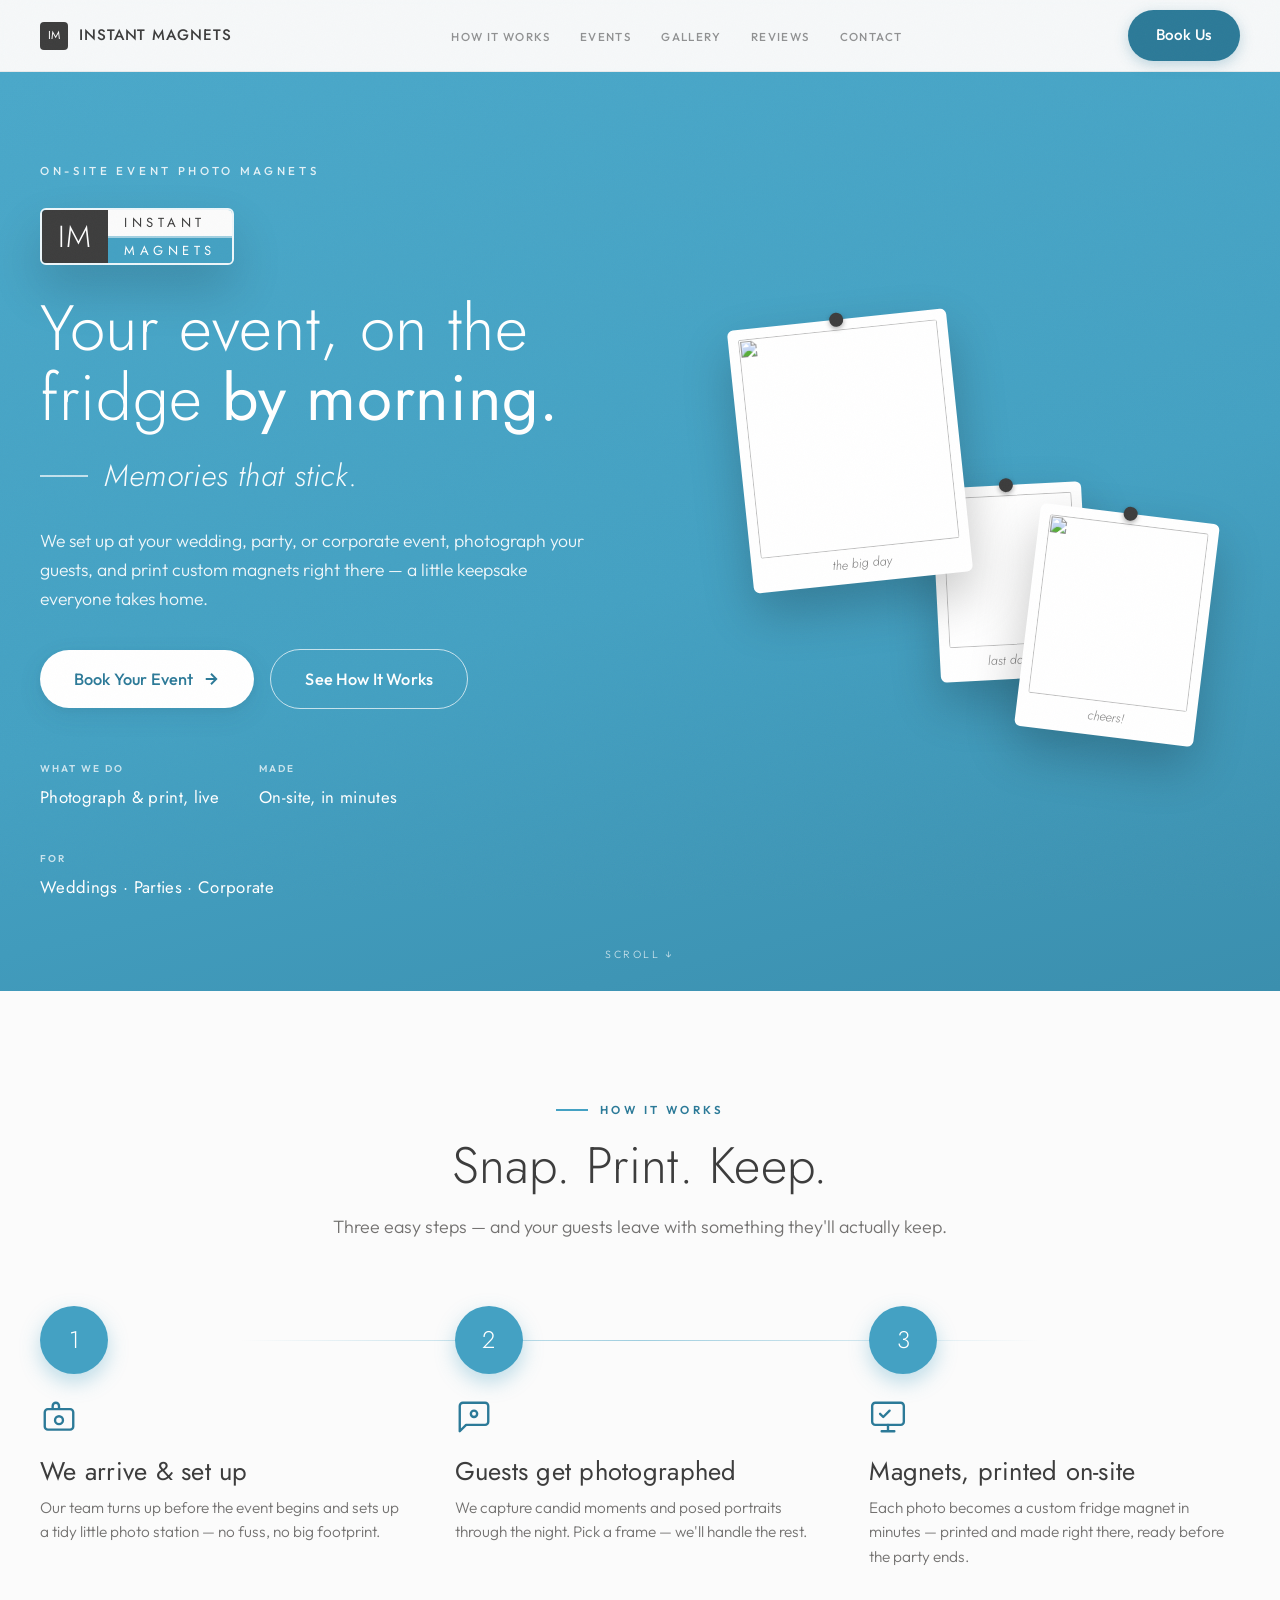
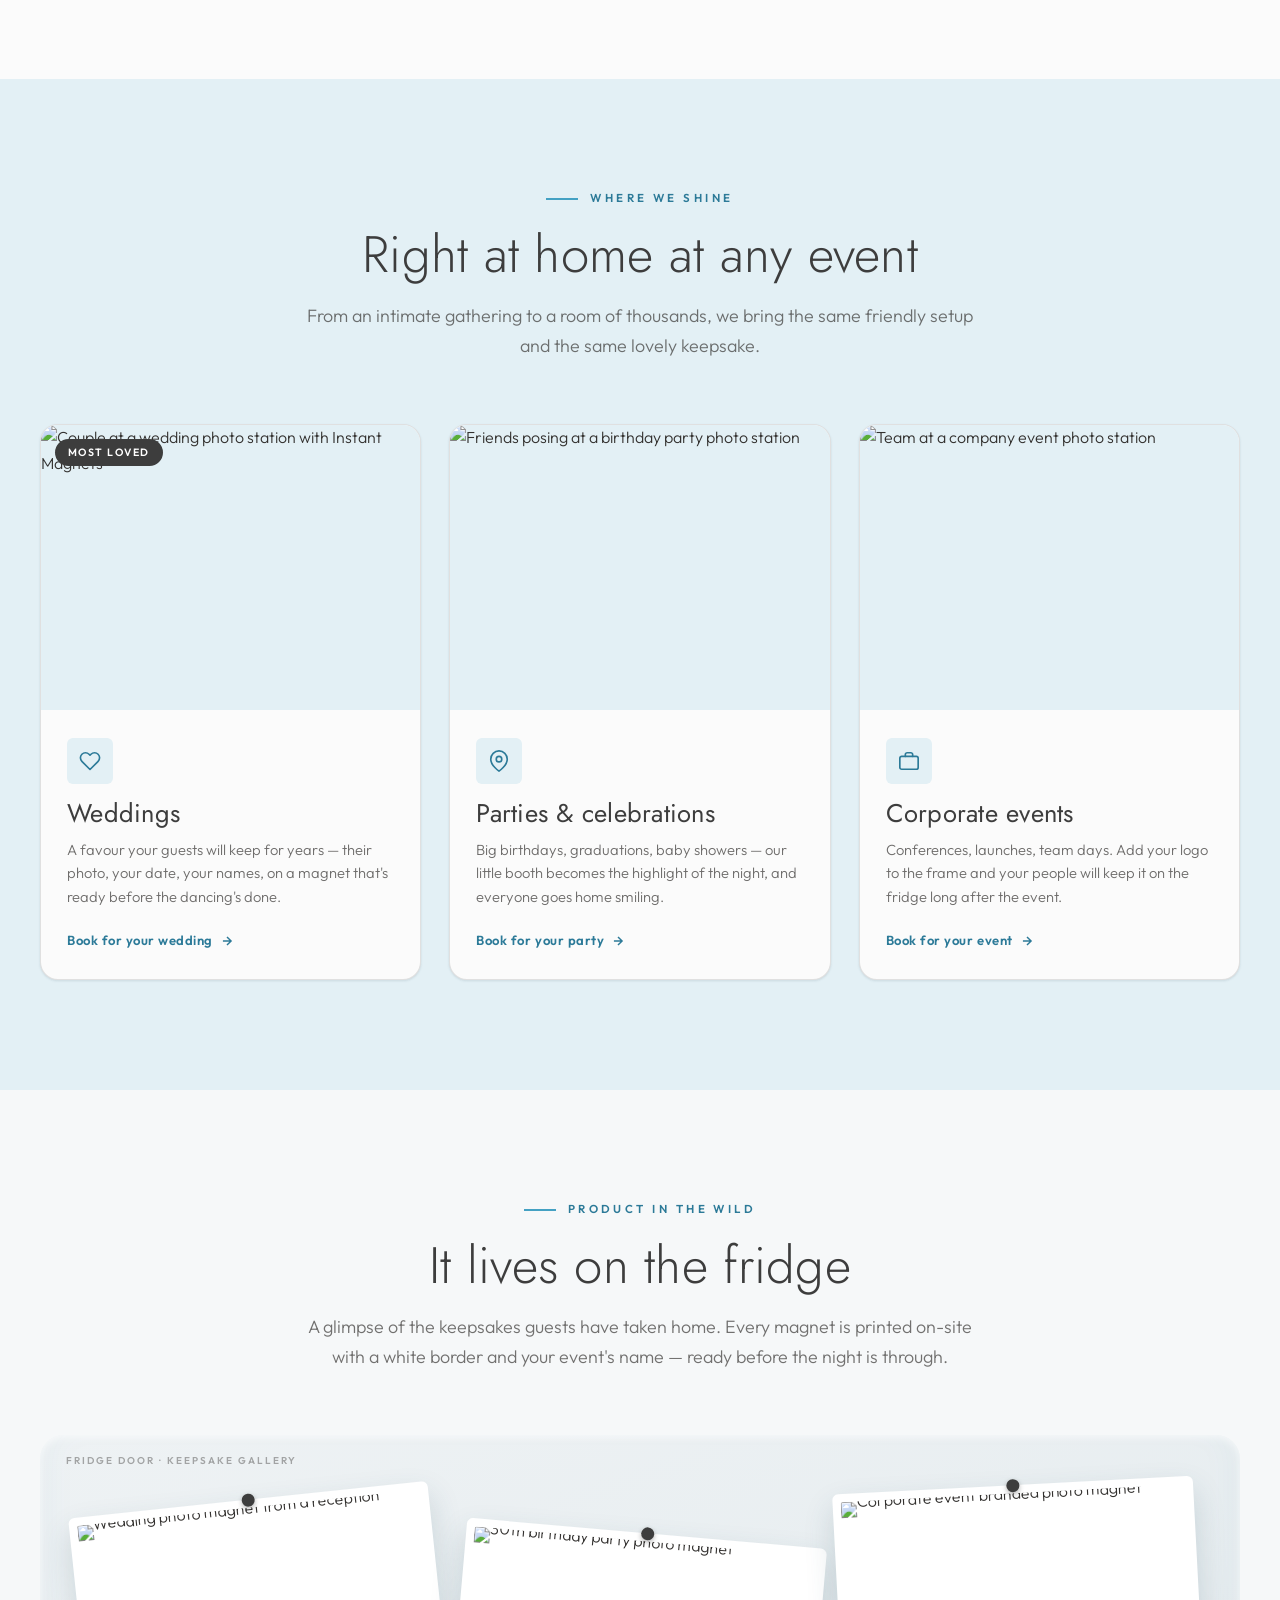
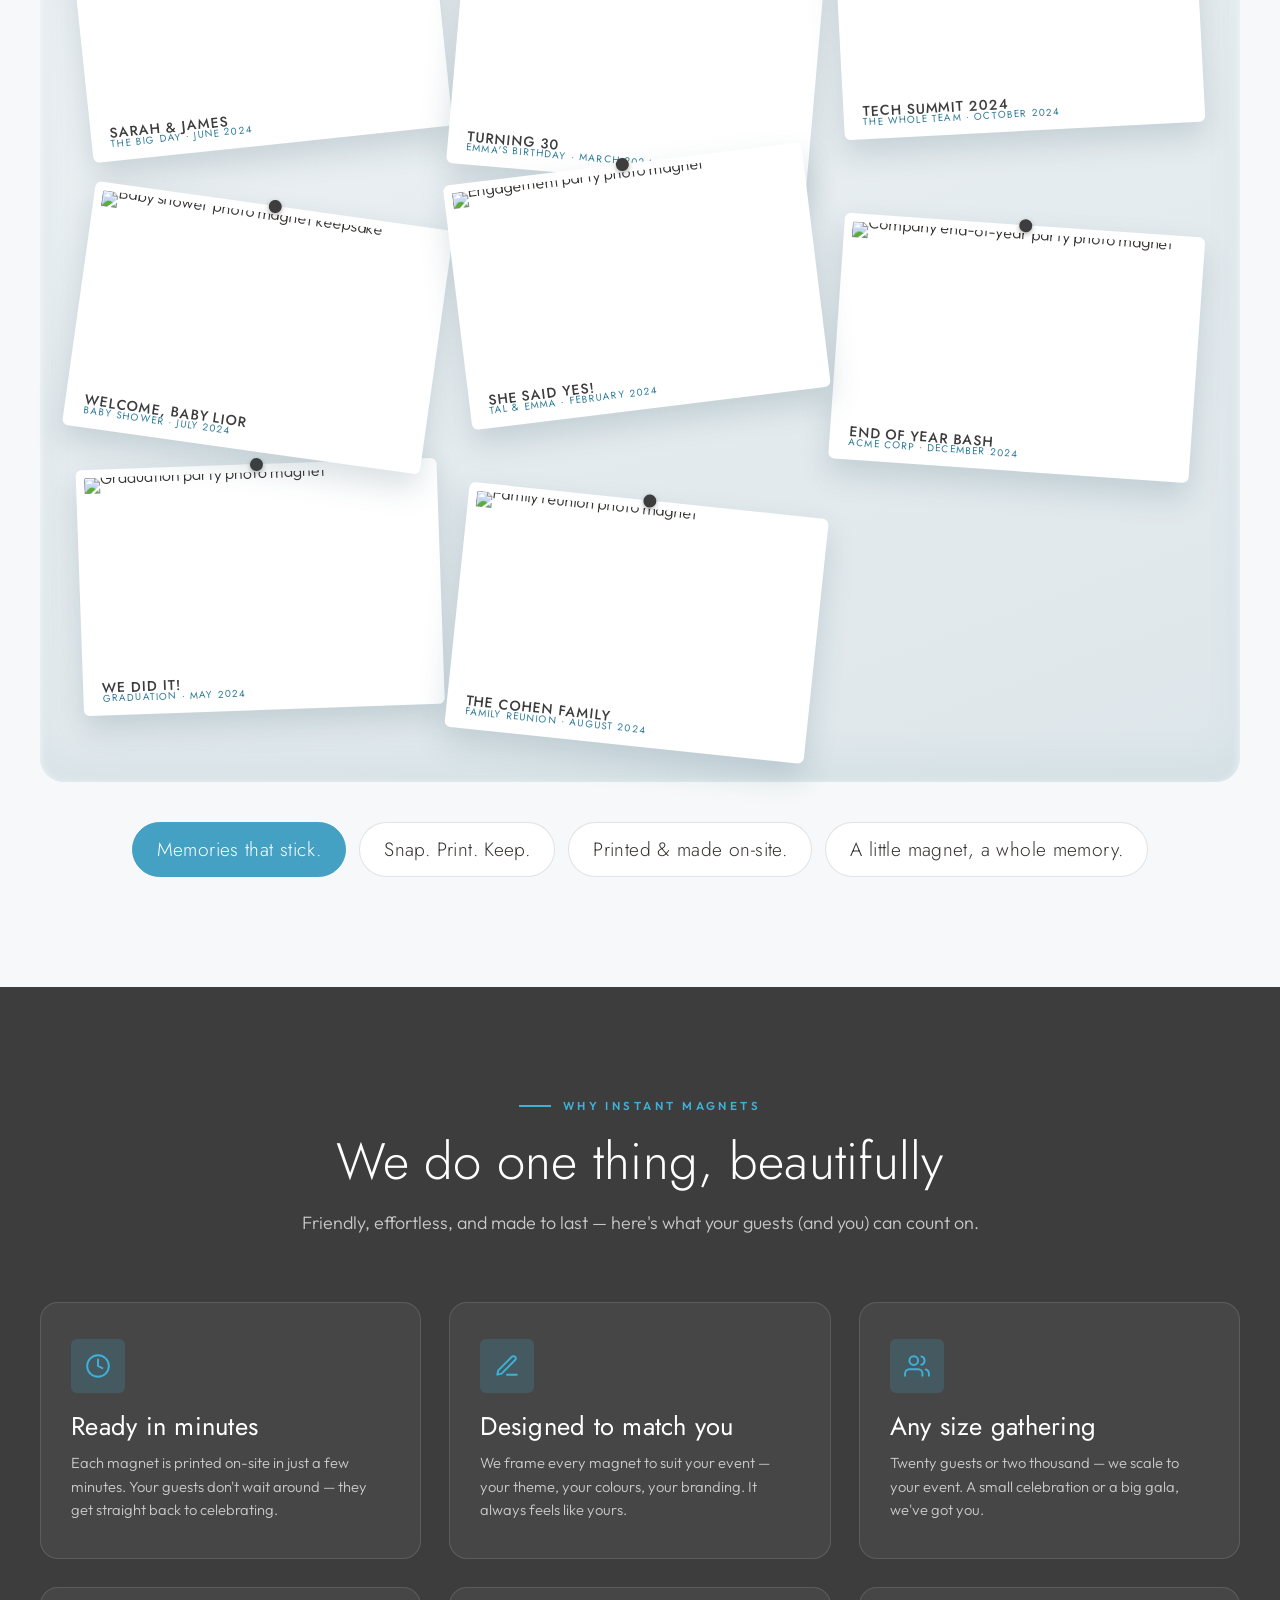
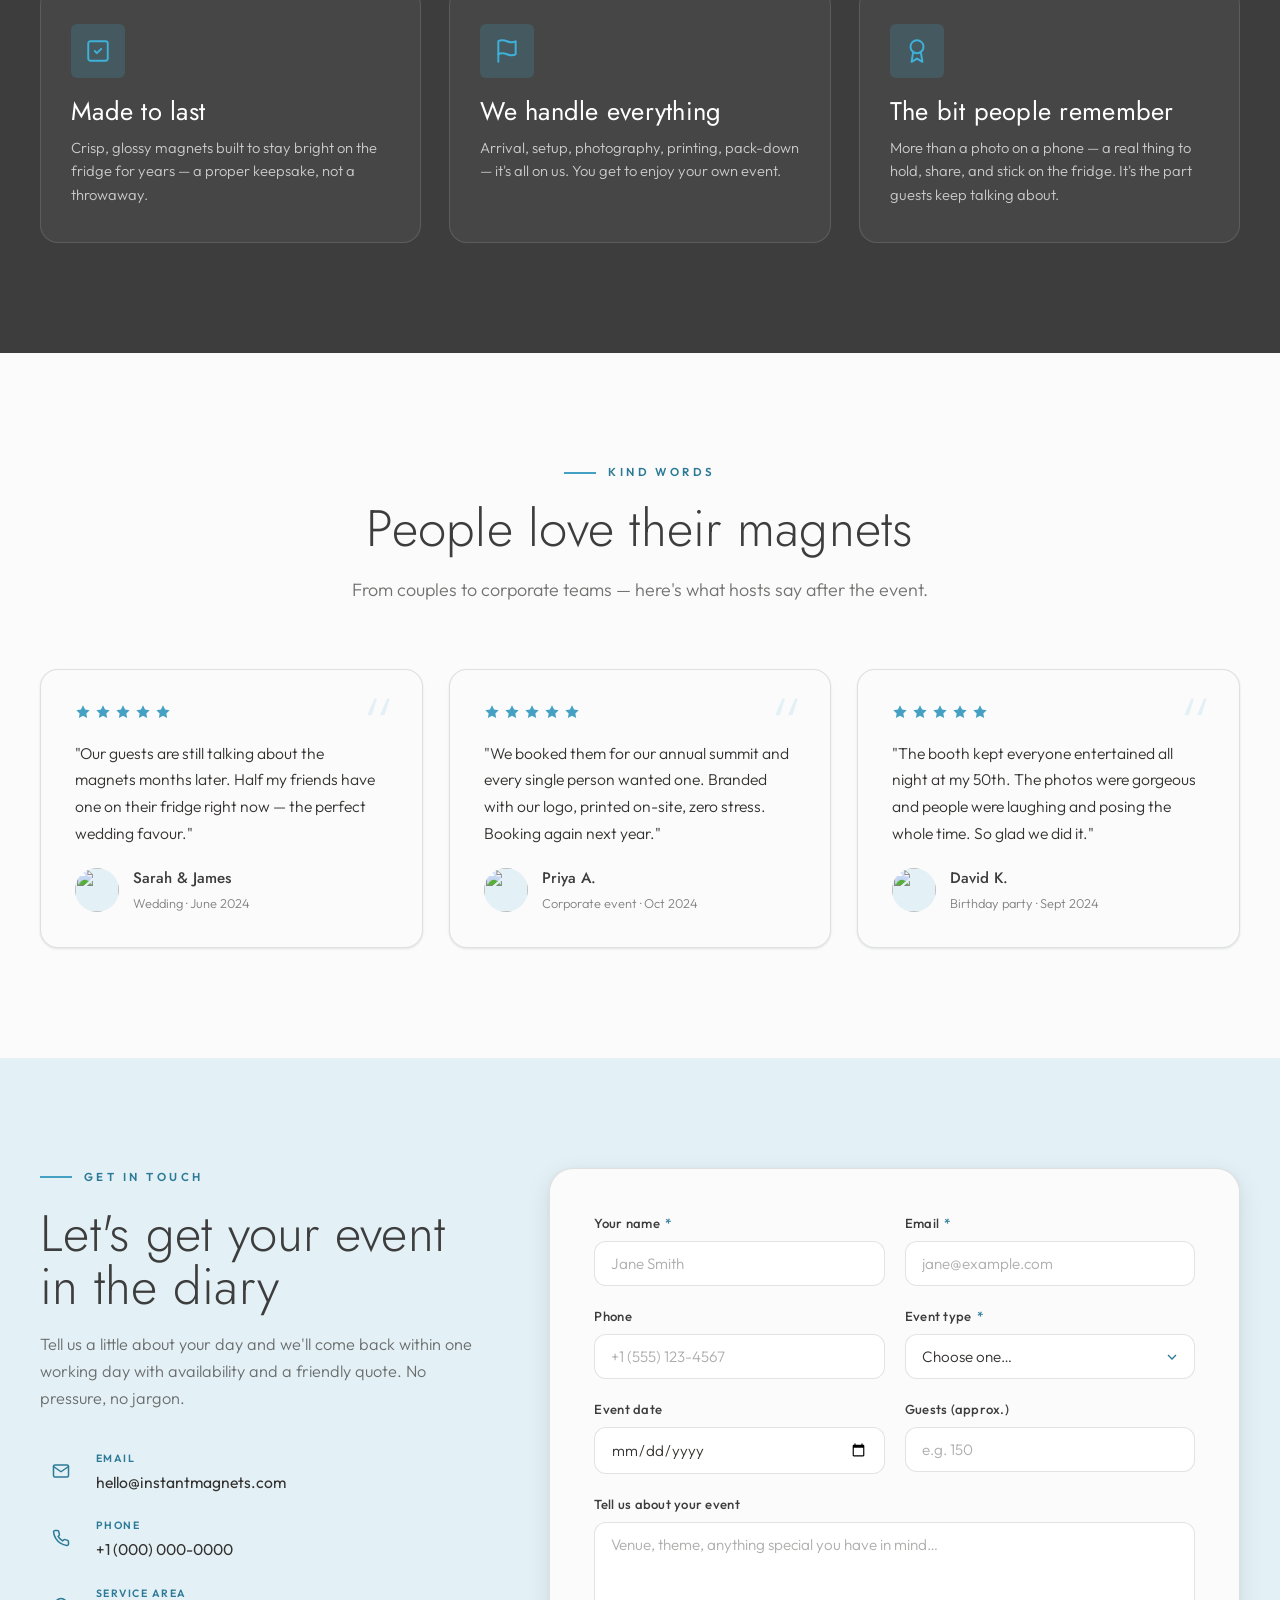
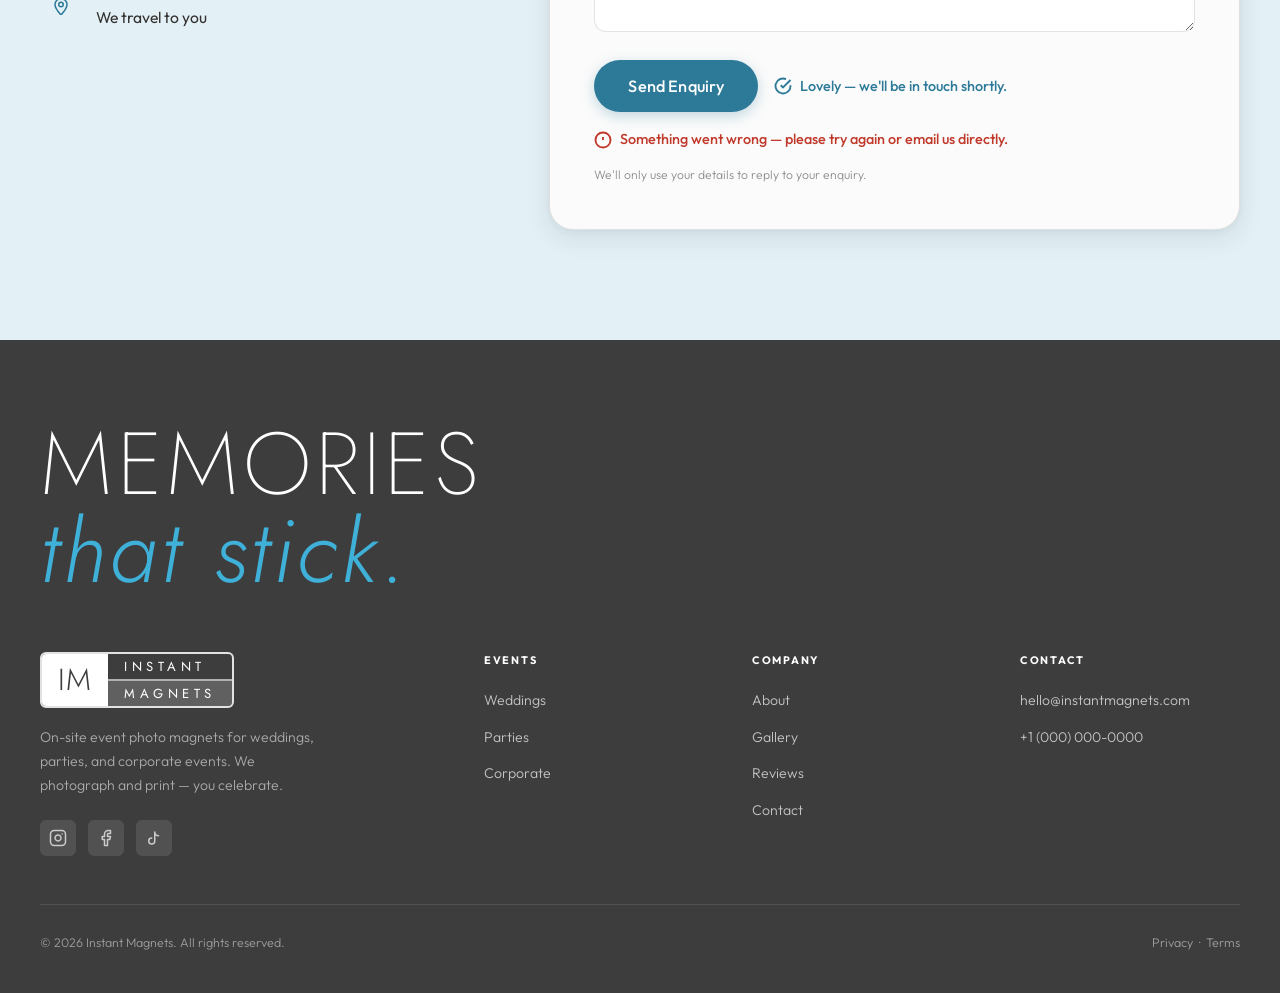
==== commit 541d3bcf: "Restyle gallery magnets to match real product - Change from square polaroid to landscape 3:2 ratio -" ====
--- a/instant-magnets/index.html
+++ b/instant-magnets/index.html
@@ -244,7 +244,7 @@
         <header class="section__header center">
           <div class="eyebrow">Product in the wild</div>
           <h2>It lives on the fridge</h2>
-          <p class="lead">A glimpse of the keepsakes guests have taken home. Every magnet gets a thin white border and a little caption — our signature.</p>
+          <p class="lead">A glimpse of the keepsakes guests have taken home. Every magnet is printed on-site with a white border and your event's name — ready before the night is through.</p>
         </header>
 
         <div class="fridge">
@@ -253,43 +253,91 @@
             <!-- TODO: Replace all gallery images with real magnet photos from events -->
             <figure class="magnet-card tilt-a" role="listitem">
               <span class="dot" aria-hidden="true"></span>
-              <img src="https://picsum.photos/280/280?random=30" alt="Photo magnet from a wedding reception" width="280" height="280" loading="lazy">
-              <figcaption>the big day</figcaption>
+              <div class="magnet-card__photo">
+                <img src="https://picsum.photos/420/280?random=30" alt="Wedding photo magnet from a reception" width="420" height="280" loading="lazy">
+                <div class="magnet-card__overlay">
+                  <!-- TODO: Replace with real event name and date -->
+                  <span class="magnet-card__event-name">Sarah &amp; James</span>
+                  <span class="magnet-card__event-detail">The Big Day · June 2024</span>
+                </div>
+              </div>
             </figure>
             <figure class="magnet-card tilt-b" role="listitem">
               <span class="dot" aria-hidden="true"></span>
-              <img src="https://picsum.photos/280/280?random=31" alt="Photo magnet from a 30th birthday" width="280" height="280" loading="lazy">
-              <figcaption>turning 30</figcaption>
+              <div class="magnet-card__photo">
+                <img src="https://picsum.photos/420/280?random=31" alt="30th birthday party photo magnet" width="420" height="280" loading="lazy">
+                <div class="magnet-card__overlay">
+                  <!-- TODO: Replace with real event name and date -->
+                  <span class="magnet-card__event-name">Turning 30</span>
+                  <span class="magnet-card__event-detail">Emma's Birthday · March 2024</span>
+                </div>
+              </div>
             </figure>
             <figure class="magnet-card tilt-c" role="listitem">
               <span class="dot" aria-hidden="true"></span>
-              <img src="https://picsum.photos/280/280?random=32" alt="Branded corporate photo magnet" width="280" height="280" loading="lazy">
-              <figcaption>the whole team</figcaption>
+              <div class="magnet-card__photo">
+                <img src="https://picsum.photos/420/280?random=32" alt="Corporate event branded photo magnet" width="420" height="280" loading="lazy">
+                <div class="magnet-card__overlay">
+                  <!-- TODO: Replace with real event name and date -->
+                  <span class="magnet-card__event-name">Tech Summit 2024</span>
+                  <span class="magnet-card__event-detail">The Whole Team · October 2024</span>
+                </div>
+              </div>
             </figure>
             <figure class="magnet-card tilt-d" role="listitem">
               <span class="dot" aria-hidden="true"></span>
-              <img src="https://picsum.photos/280/280?random=33" alt="Photo magnet from a baby shower" width="280" height="280" loading="lazy">
-              <figcaption>welcome, little one</figcaption>
+              <div class="magnet-card__photo">
+                <img src="https://picsum.photos/420/280?random=33" alt="Baby shower photo magnet keepsake" width="420" height="280" loading="lazy">
+                <div class="magnet-card__overlay">
+                  <!-- TODO: Replace with real event name and date -->
+                  <span class="magnet-card__event-name">Welcome, Baby Lior</span>
+                  <span class="magnet-card__event-detail">Baby Shower · July 2024</span>
+                </div>
+              </div>
             </figure>
             <figure class="magnet-card tilt-e" role="listitem">
               <span class="dot" aria-hidden="true"></span>
-              <img src="https://picsum.photos/280/280?random=34" alt="Photo magnet from an engagement party" width="280" height="280" loading="lazy">
-              <figcaption>she said yes</figcaption>
+              <div class="magnet-card__photo">
+                <img src="https://picsum.photos/420/280?random=34" alt="Engagement party photo magnet" width="420" height="280" loading="lazy">
+                <div class="magnet-card__overlay">
+                  <!-- TODO: Replace with real event name and date -->
+                  <span class="magnet-card__event-name">She Said Yes!</span>
+                  <span class="magnet-card__event-detail">Tal &amp; Emma · February 2024</span>
+                </div>
+              </div>
             </figure>
             <figure class="magnet-card tilt-f" role="listitem">
               <span class="dot" aria-hidden="true"></span>
-              <img src="https://picsum.photos/280/280?random=35" alt="Photo magnet from a company holiday party" width="280" height="280" loading="lazy">
-              <figcaption>cheers!</figcaption>
+              <div class="magnet-card__photo">
+                <img src="https://picsum.photos/420/280?random=35" alt="Company end-of-year party photo magnet" width="420" height="280" loading="lazy">
+                <div class="magnet-card__overlay">
+                  <!-- TODO: Replace with real event name and date -->
+                  <span class="magnet-card__event-name">End of Year Bash</span>
+                  <span class="magnet-card__event-detail">Acme Corp · December 2024</span>
+                </div>
+              </div>
             </figure>
             <figure class="magnet-card tilt-g" role="listitem">
               <span class="dot" aria-hidden="true"></span>
-              <img src="https://picsum.photos/280/280?random=36" alt="Photo magnet from a graduation party" width="280" height="280" loading="lazy">
-              <figcaption>we did it</figcaption>
+              <div class="magnet-card__photo">
+                <img src="https://picsum.photos/420/280?random=36" alt="Graduation party photo magnet" width="420" height="280" loading="lazy">
+                <div class="magnet-card__overlay">
+                  <!-- TODO: Replace with real event name and date -->
+                  <span class="magnet-card__event-name">We Did It!</span>
+                  <span class="magnet-card__event-detail">Graduation · May 2024</span>
+                </div>
+              </div>
             </figure>
             <figure class="magnet-card tilt-h" role="listitem">
               <span class="dot" aria-hidden="true"></span>
-              <img src="https://picsum.photos/280/280?random=37" alt="Photo magnet from a family reunion" width="280" height="280" loading="lazy">
-              <figcaption>all of us</figcaption>
+              <div class="magnet-card__photo">
+                <img src="https://picsum.photos/420/280?random=37" alt="Family reunion photo magnet" width="420" height="280" loading="lazy">
+                <div class="magnet-card__overlay">
+                  <!-- TODO: Replace with real event name and date -->
+                  <span class="magnet-card__event-name">The Cohen Family</span>
+                  <span class="magnet-card__event-detail">Family Reunion · August 2024</span>
+                </div>
+              </div>
             </figure>
           </div>
         </div>
--- a/instant-magnets/styles.css
+++ b/instant-magnets/styles.css
@@ -559,15 +559,16 @@
 
 .gallery-grid {
   display: grid;
-  grid-template-columns: repeat(4, 1fr);
-  gap: 28px;
+  grid-template-columns: repeat(3, 1fr);
+  gap: 40px 18px;
   align-items: start;
-  margin-top: 16px;
-}
-
+  padding: 8px 0;
+}
+
+/* Magnet card — landscape format, matches real product */
 .magnet-card {
   background: #fff;
-  padding: 9px 9px 32px;
+  padding: 8px;
   border-radius: var(--radius-sm);
   box-shadow: var(--shadow-magnet);
   position: relative;
@@ -584,27 +585,61 @@
   box-shadow: 0 2px 5px rgba(0,0,0,.3);
   z-index: 2;
 }
-.magnet-card img { width: 100%; aspect-ratio: 1; object-fit: cover; border-radius: 3px; }
-.magnet-card figcaption {
-  position: absolute;
-  bottom: 9px; left: 0; right: 0;
-  text-align: center;
-  font-family: var(--font-display);
-  font-style: italic;
-  font-size: .82rem;
-  color: rgba(61,61,61,.65);
-}
-.magnet-card:hover { transform: translateY(-8px) rotate(0deg) !important; box-shadow: 0 22px 48px rgba(44,82,100,.26); z-index: 5; }
-
-/* Brand tilt variants */
-.tilt-a { transform: rotate(-5deg); }
-.tilt-b { transform: rotate(3deg);  margin-top: 26px; }
-.tilt-c { transform: rotate(-2deg); }
-.tilt-d { transform: rotate(6deg);  margin-top: 40px; }
-.tilt-e { transform: rotate(-3deg); margin-top: 14px; }
-.tilt-f { transform: rotate(4deg); }
-.tilt-g { transform: rotate(-4deg); margin-top: 30px; }
-.tilt-h { transform: rotate(2deg);  margin-top: 8px; }
+
+.magnet-card__photo {
+  position: relative;
+  overflow: hidden;
+  border-radius: 2px;
+  line-height: 0;
+}
+
+.magnet-card img {
+  width: 100%;
+  aspect-ratio: 3/2;
+  object-fit: cover;
+  display: block;
+  border-radius: 2px;
+}
+
+/* Event-branding text overlaid on the photo (brand product signature) */
+.magnet-card__overlay {
+  position: absolute;
+  bottom: 0; left: 0; right: 0;
+  padding: 28px 11px 9px;
+  background: linear-gradient(to top, rgba(255,255,255,.95) 55%, transparent);
+  display: flex;
+  flex-direction: column;
+  gap: 2px;
+}
+.magnet-card__event-name {
+  font-family: var(--font-display);
+  font-weight: 500;
+  font-size: .88rem;
+  letter-spacing: .07em;
+  text-transform: uppercase;
+  color: var(--charcoal);
+  line-height: 1.2;
+}
+.magnet-card__event-detail {
+  font-family: var(--font-display);
+  font-size: .62rem;
+  color: var(--blue-deep);
+  letter-spacing: .12em;
+  text-transform: uppercase;
+  font-weight: 400;
+}
+
+.magnet-card:hover { transform: translateY(-8px) rotate(0deg) !important; box-shadow: 0 22px 48px rgba(44,82,100,.26); z-index: 10; }
+
+/* Scatter: rotation + vertical offset per card for organic fridge look */
+.tilt-a { transform: rotate(-6deg)  translateY(0px);   z-index: 2; }
+.tilt-b { transform: rotate(5deg)   translateY(34px);  z-index: 3; }
+.tilt-c { transform: rotate(-3deg)  translateY(-14px); z-index: 4; }
+.tilt-d { transform: rotate(8deg)   translateY(20px);  z-index: 2; }
+.tilt-e { transform: rotate(-7deg)  translateY(-22px); z-index: 5; }
+.tilt-f { transform: rotate(4deg)   translateY(40px);  z-index: 3; }
+.tilt-g { transform: rotate(-2deg)  translateY(-8px);  z-index: 1; }
+.tilt-h { transform: rotate(6deg)   translateY(28px);  z-index: 2; }
 
 /* Brand phrase chips */
 .phrases { margin-top: 40px; display: flex; flex-wrap: wrap; gap: 13px; justify-content: center; }
@@ -861,7 +896,7 @@
   .hero-magnet--c { width: 120px; left: 46%; } .hero-magnet--c img { height: 120px; }
 
   .events-grid   { grid-template-columns: 1fr 1fr; }
-  .gallery-grid  { grid-template-columns: repeat(3, 1fr); }
+  .gallery-grid  { grid-template-columns: repeat(3, 1fr); gap: 36px 16px; }
   .features-grid { grid-template-columns: 1fr 1fr; }
   .footer__grid  { grid-template-columns: 1fr 1fr; gap: 32px; }
 }
@@ -885,7 +920,15 @@
   .steps::before { display: none; }
 
   .events-grid       { grid-template-columns: 1fr; }
-  .gallery-grid      { grid-template-columns: repeat(2, 1fr); gap: 22px; }
+  .gallery-grid      { grid-template-columns: repeat(2, 1fr); gap: 30px 14px; }
+  .tilt-a { transform: rotate(-3deg); }
+  .tilt-b { transform: rotate(2deg);  }
+  .tilt-c { transform: rotate(-1deg); }
+  .tilt-d { transform: rotate(3deg);  }
+  .tilt-e { transform: rotate(-2deg); }
+  .tilt-f { transform: rotate(2deg);  }
+  .tilt-g { transform: rotate(-1deg); }
+  .tilt-h { transform: rotate(3deg);  }
   .features-grid     { grid-template-columns: 1fr; }
   .testimonials-grid { grid-template-columns: 1fr; }
 
@@ -900,10 +943,10 @@
 }
 
 @media (max-width: 440px) {
-  .gallery-grid { grid-template-columns: 1fr 1fr; gap: 16px; }
+  .gallery-grid { grid-template-columns: 1fr 1fr; gap: 22px 10px; }
+  .tilt-a,.tilt-b,.tilt-c,.tilt-d,.tilt-e,.tilt-f,.tilt-g,.tilt-h { transform: none; }
   .hero__actions { flex-direction: column; width: 100%; }
   .hero__actions .btn { width: 100%; }
-  .tilt-a,.tilt-b,.tilt-c,.tilt-d,.tilt-e,.tilt-f,.tilt-g,.tilt-h { margin-top: 0; }
 }
 
 /* ── Reduced motion ─────────────────────────────────────────── */
